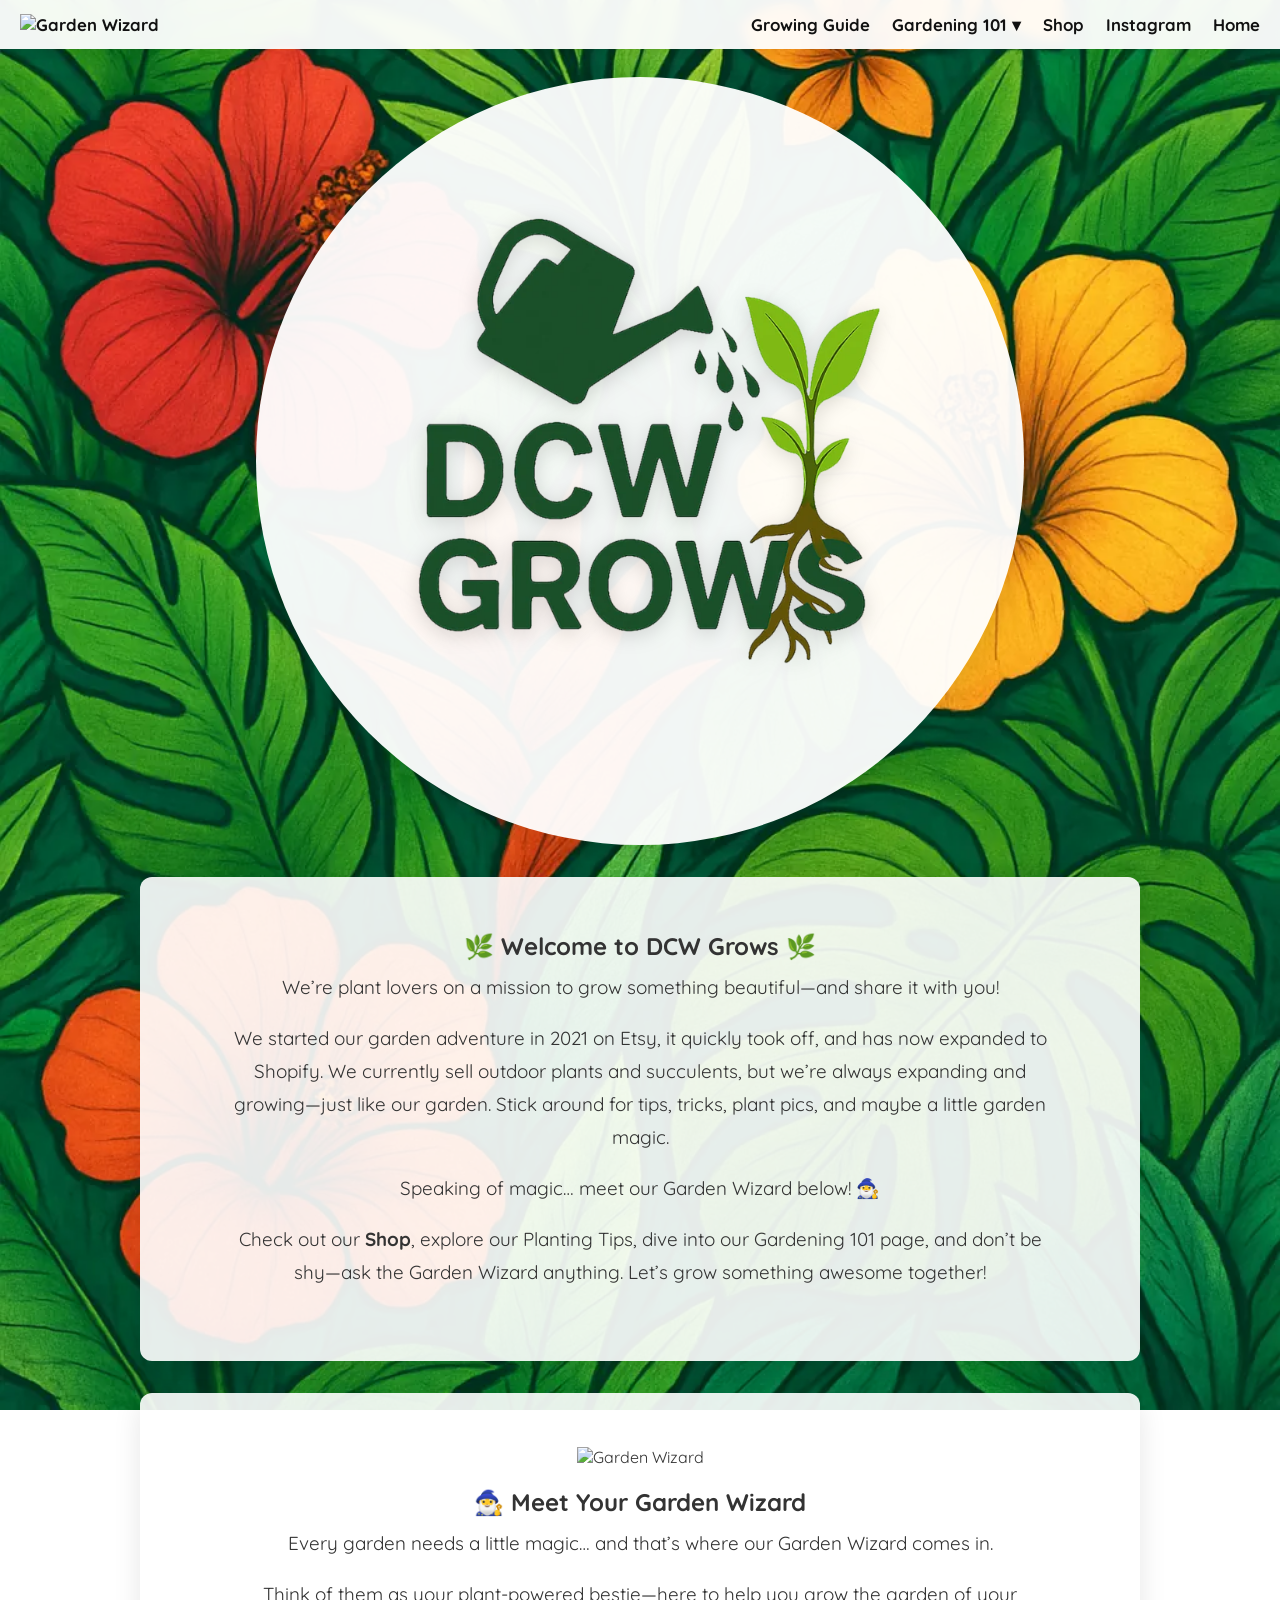
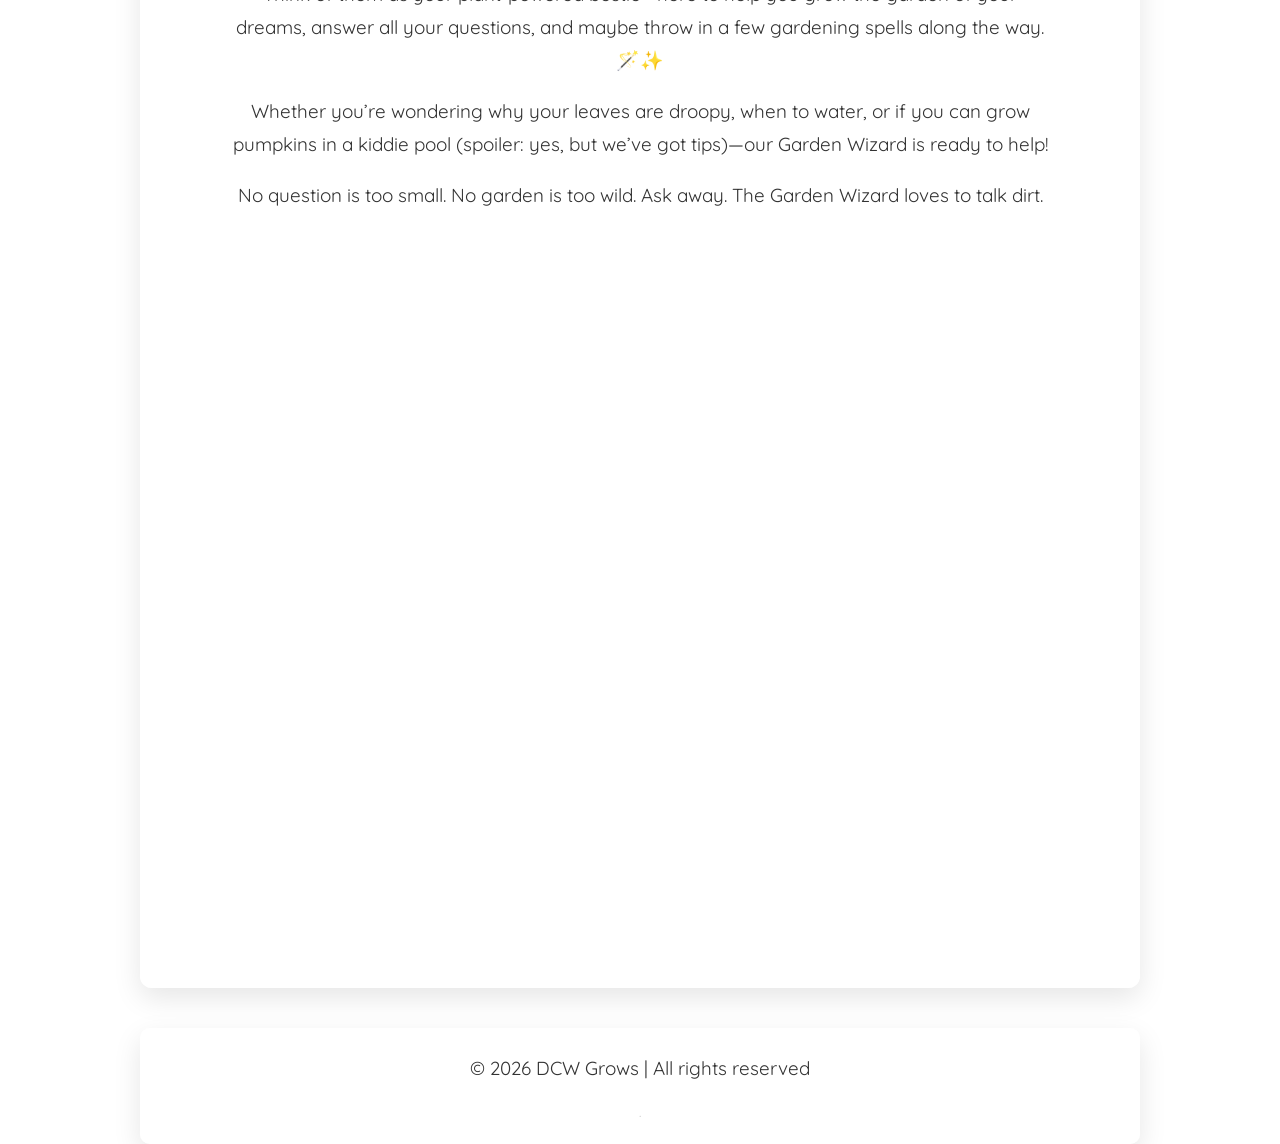
==== index.html @ 0b922a9a "Add files via upload" ====
<!DOCTYPE html>
<!DOCTYPE html>

<html lang="en">
<head>
<meta charset="utf-8"/>
<meta content="width=device-width, initial-scale=1.0" name="viewport"/>
<title>DCW Grows | Plants, Growing Guides &amp; Garden Help</title>
<!-- Google tag (gtag.js) -->
<script async="" src="https://www.googletagmanager.com/gtag/js?id=G-GFB1YDW450"></script>
<script>
    window.dataLayer = window.dataLayer || [];
    function gtag(){dataLayer.push(arguments);} 
    gtag('js', new Date());
    gtag('config', 'G-GFB1YDW450');
  </script>
<!-- Favicon -->
<link href="favicon.png" rel="icon" type="image/png"/>
<link href="favicon.png" rel="apple-touch-icon"/>
<!-- Open Graph -->
<meta content="DCW Grows | Plants, Growing Guides &amp; Garden Help" property="og:title"/>
<meta content="Shop healthy plants and explore practical growing guides, planting tips, and friendly garden help from DCW Grows in Southern California." property="og:description"/>
<meta content="https://www.dcwgrows.com/Socialmobileshare.jpg" property="og:image"/>
<meta content="https://www.dcwgrows.com/" property="og:url"/>
<meta content="website" property="og:type"/>
<!-- Twitter Card -->
<meta content="summary_large_image" name="twitter:card"/>
<meta content="DCW Grows | Plants, Growing Guides &amp; Garden Help" name="twitter:title"/>
<meta content="Shop healthy plants and explore practical growing guides, planting tips, and friendly garden help from DCW Grows in Southern California." name="twitter:description"/>
<meta content="https://www.dcwgrows.com/Socialmobileshare.jpg" name="twitter:image"/>
<link href="https://fonts.googleapis.com/css2?family=Quicksand:wght@400;700&amp;display=swap" rel="stylesheet"/>
<style>
    :root{
      --ink:#333333;
      --ink-strong:#111;
      --accent:#6B8E23; /* olive */
      --card:rgba(255,255,255,.95);
      --panel:rgba(255,255,255,.90);
      --radius:12px;
      --shadow:0 10px 28px rgba(0,0,0,.10);
    }

    *{box-sizing:border-box}
    html,body{height:100%}
    body{
      font-family:'Quicksand',sans-serif; margin:0; padding:0; min-height:100vh;
      background:url('tropical-background.webp') no-repeat center center fixed;
      background-size:cover; color:var(--ink);
    }

    /* NAV */
    nav{
      background-color:var(--card);
      padding:14px 20px; /* tightened header */
      display:flex; justify-content:space-between; align-items:center;
      position:sticky; top:0; z-index:10; box-shadow:0 2px 10px rgba(0,0,0,.06);
      backdrop-filter:saturate(1.1) blur(6px);
    }
    .logo img{width:56px; height:auto; cursor:pointer; transition:transform .2s ease}
    .logo img:hover{transform:scale(1.06)}

    .menu{display:flex; gap:22px; align-items:center}
    nav a{color:var(--ink-strong); text-decoration:none; font-size:1.05rem; font-weight:700; transition:color .2s ease}
    nav a:hover{color:var(--accent)}

    .menu-toggle{display:none; font-size:1.9rem; cursor:pointer; user-select:none}

    /* Dropdown */
    .dropdown{position:relative}
    .dropdown-content{
      display:none; position:absolute; right:0; top:calc(100% + 10px);
      background:var(--card); min-width:220px; box-shadow:var(--shadow); border-radius:10px; padding:8px; z-index:20;
    }
    .dropdown-content a{display:block; padding:10px 12px; font-weight:600}
    .dropdown:hover .dropdown-content{display:block}

    @media (max-width: 768px){
      .menu{display:none; flex-direction:column; position:absolute; top:70px; right:16px; background:var(--card); padding:14px 18px; border-radius:12px; text-align:left; width:min(88vw, 320px); box-shadow:var(--shadow)}
      .menu.active{display:flex}
      .menu-toggle{display:block}
      .dropdown:hover .dropdown-content{display:none}
      .dropdown-content{position:static; display:none; box-shadow:none; padding:0; background:transparent}
      .dropdown.active .dropdown-content{display:flex; flex-direction:column}
    }

    /* Sections */
    section{
      background-color:var(--panel); padding:54px 18px; max-width:1000px; margin:32px auto; border-radius:var(--radius); text-align:center; box-shadow:var(--shadow);
    }
    h1,h2{text-align:center; margin:0 0 10px}
    p{font-size:1.18rem; line-height:1.75; max-width:820px; margin:0 auto 18px}

    .logo-container{display:flex; justify-content:center; align-items:center; margin-top:28px}
    .logo-circle{background:var(--card); border-radius:50%; padding:34px; display:flex; justify-content:center; align-items:center; animation:shimmer 4s infinite linear; box-shadow:var(--shadow)}
    .logo-circle img{width:100%; max-width:700px; height:auto; object-fit:contain; filter:drop-shadow(0 4px 10px rgba(0,0,0,.15))}

    @keyframes shimmer{0%{opacity:1} 50%{opacity:.88} 100%{opacity:1}}

    footer{background:var(--panel); text-align:center; padding:24px 18px; border-radius:10px; max-width:1000px; margin:40px auto 20px; box-shadow:var(--shadow)}

    /* Wizard fade-in */
    .wizard-container{opacity:0; transform:translateY(24px); transition:opacity .9s ease, transform .9s ease}
    .wizard-container.visible{opacity:1; transform:translateY(0)}

    @media (max-width:768px){
      section{padding:32px 14px}
      p{font-size:1.05rem}
      .logo-circle{padding:24px}
    }
  </style>
<meta content="Shop healthy plants and explore practical growing guides, planting tips, and friendly garden help from DCW Grows in Southern California." name="description"/><link href="https://www.dcwgrows.com/" rel="canonical"/><meta content="index, follow, max-image-preview:large" name="robots"/><script type="application/ld+json">[{"@context": "https://schema.org", "@type": "Organization", "name": "DCW Grows", "url": "https://www.dcwgrows.com/", "logo": "https://www.dcwgrows.com/DCWGrowsLOGO.webp", "sameAs": ["https://www.instagram.com/dcwgrows"]}, {"@context": "https://schema.org", "@type": "WebSite", "name": "DCW Grows", "url": "https://www.dcwgrows.com/"}]</script></head>
<body>
<!-- Header -->
<header>
<nav>
<a aria-label="DCW Grows Home" class="logo" href="index.html">
<img alt="Garden Wizard" decoding="async" src="GardenWizard.png"/>
</a>
<div aria-expanded="false" aria-label="Toggle menu" class="menu-toggle" id="menuToggle">☰</div>
<div class="menu" id="menu">
<a href="growingguide.html">Growing Guide</a>
<div class="dropdown" id="dropdown">
<a href="#" id="gardeningLink">Gardening 101 ▾</a>
<div class="dropdown-content" id="submenu">
<a href="gardening101.html#ourgardenstory">Our Garden Story</a>
<a href="gardening101.html#howwegrow">How We Grow</a>
<a href="gardening101.html#whynomiraclegro">Why No Miracle-Gro</a>
<a href="gardening101.html#ourgoal">Our Goal</a>
</div>
</div>
<!-- NEW: internal shop page -->
<a aria-label="Shop" href="shop.html">Shop</a>
<a href="https://www.instagram.com/dcwgrows" rel="noopener" target="_blank">Instagram</a>
<a href="index.html">Home</a>
</div>
</nav>
</header>
<!-- Logo Section -->
<div class="logo-container">
<div class="logo-circle">
<img alt="DCW Grows Logo" decoding="async" loading="lazy" src="DCWGrowsLOGO.webp"/>
</div>
</div>
<!-- Welcome Section -->
<section>
<h1>🌿 Welcome to DCW Grows 🌿</h1>
<p>We’re plant lovers on a mission to grow something beautiful—and share it with you!</p>
<p>We started our garden adventure in 2021 on Etsy, it quickly took off, and has now expanded to Shopify. We currently sell outdoor plants and succulents, but we’re always expanding and growing—just like our garden. Stick around for tips, tricks, plant pics, and maybe a little garden magic.</p>
<p>Speaking of magic… meet our Garden Wizard below! 🧙‍♂️</p>
<p>Check out our <strong>Shop</strong>, explore our Planting Tips, dive into our Gardening 101 page, and don’t be shy—ask the Garden Wizard anything. Let’s grow something awesome together!</p>
</section>
<!-- Garden Wizard Section -->
<section id="wizard-section">
<div class="wizard-container" id="wizard-container">
<img alt="Garden Wizard" decoding="async" src="GardenWizard.png" style="width:150px; margin-bottom:20px"/>
<h2>🧙‍♂️ Meet Your Garden Wizard</h2>
</div>
<p>Every garden needs a little magic… and that’s where our Garden Wizard comes in.</p>
<p>Think of them as your plant-powered bestie—here to help you grow the garden of your dreams, answer all your questions, and maybe throw in a few gardening spells along the way. 🪄✨</p>
<p>Whether you’re wondering why your leaves are droopy, when to water, or if you can grow pumpkins in a kiddie pool (spoiler: yes, but we’ve got tips)—our Garden Wizard is ready to help!</p>
<p>No question is too small. No garden is too wild. Ask away. The Garden Wizard loves to talk dirt.</p>
<!-- Chatbase iFrame -->
<iframe allow="clipboard-write" frameborder="0" loading="lazy" src="https://www.chatbase.co/chatbot-iframe/HVeDDdY99TWxWlJj6YXUA" style="height:100%; min-height:700px" title="Ask the DCW Grows Garden Wizard" width="100%"></iframe>
</section>
<!-- Footer -->
<!-- Footer -->
<footer>
<p>© 2026 DCW Grows | All rights reserved</p>
<div style="font-size:0.8rem; opacity:0.3; margin-top:8px;">
<a href="seo.html" style="color:#333; text-decoration:none;">.</a>
</div>
</footer>
<script>
    // Mobile menu toggle
    const menuToggle = document.getElementById('menuToggle');
    const menu = document.getElementById('menu');
    menuToggle.addEventListener('click', () => {
      const isOpen = menu.classList.toggle('active');
      menuToggle.setAttribute('aria-expanded', String(isOpen));
    });

    // Mobile dropdown toggle
    const dropdown = document.getElementById('dropdown');
    const gardeningLink = document.getElementById('gardeningLink');
    const submenu = document.getElementById('submenu');

    gardeningLink.addEventListener('click', (e) => {
      // Only intercept on mobile where dropdown acts as accordion
      if (window.matchMedia('(max-width: 768px)').matches) {
        e.preventDefault();
        dropdown.classList.toggle('active');
      }
    });

    // Garden Wizard Animation
    window.addEventListener('scroll', function(){
      const wizard = document.getElementById('wizard-container');
      const rect = wizard.getBoundingClientRect();
      if(rect.top < window.innerHeight - 100){ wizard.classList.add('visible'); }
    });
  </script>
</body>
</html>
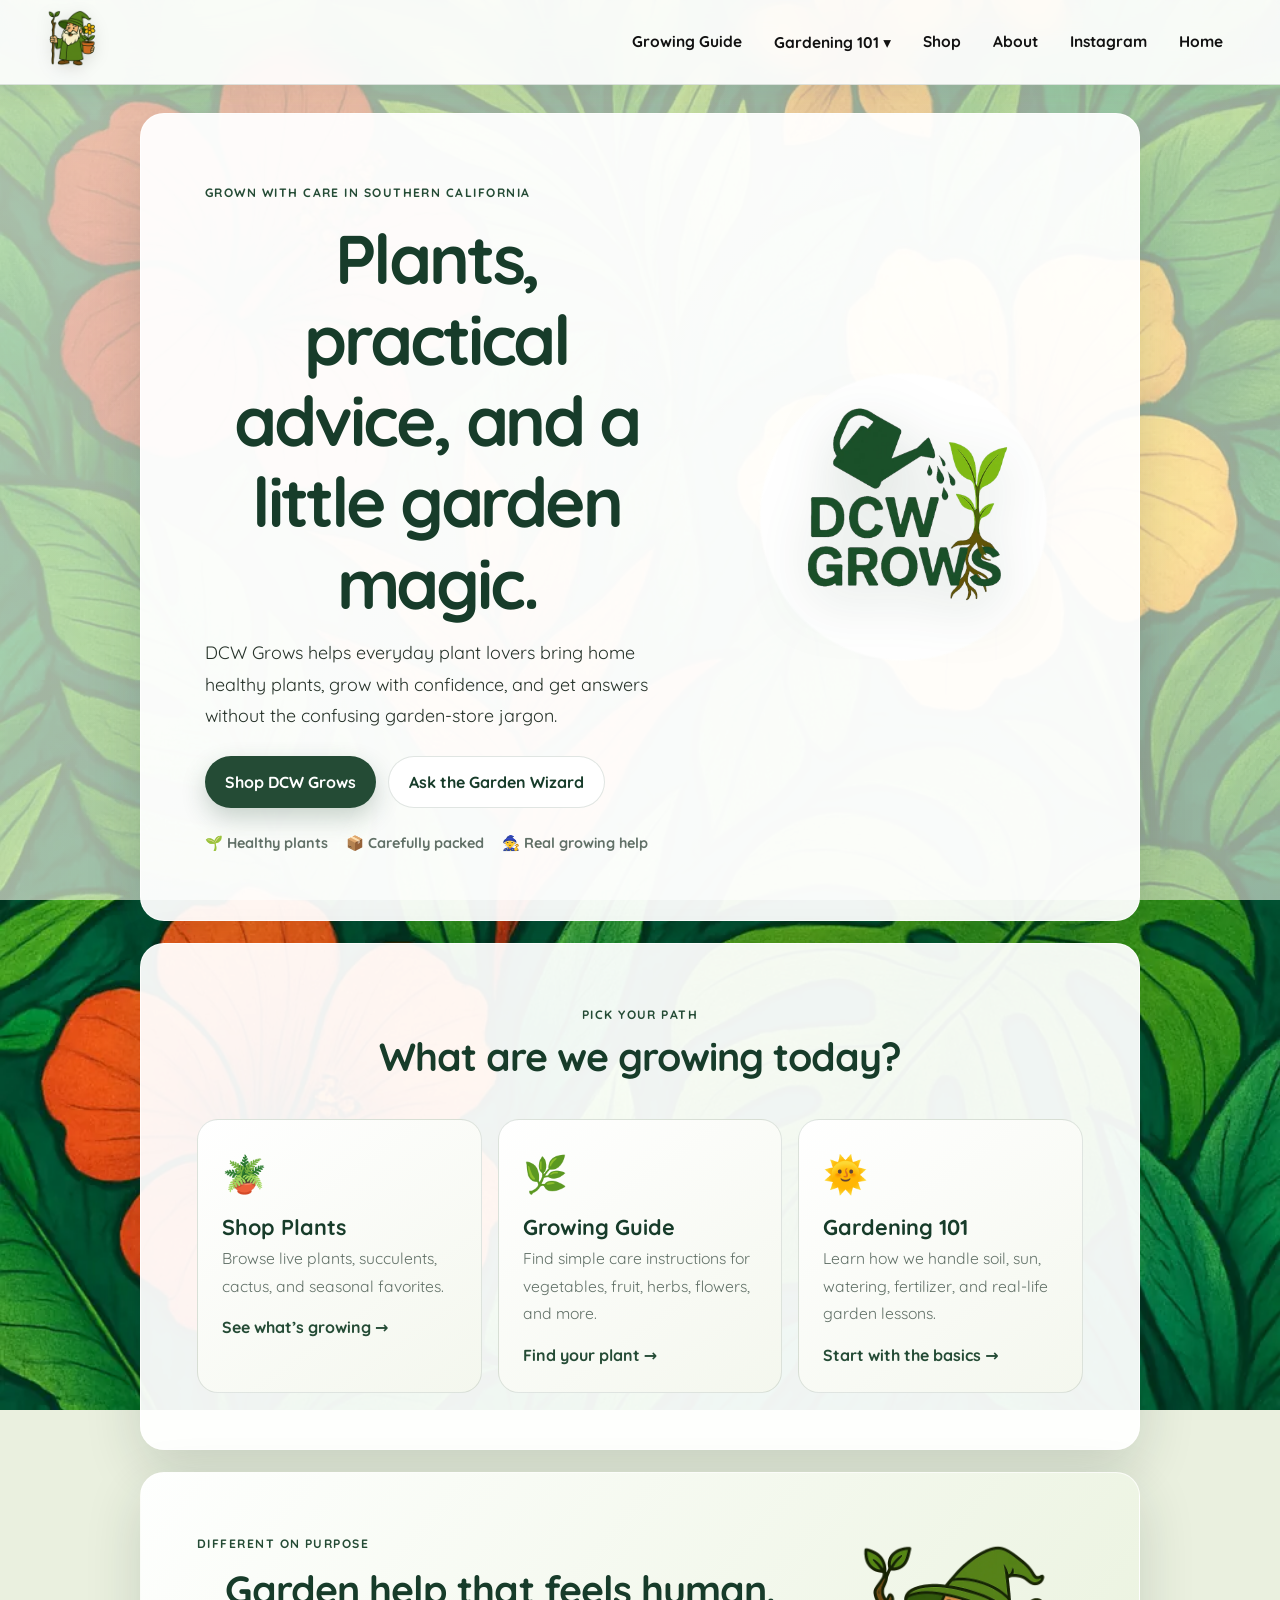
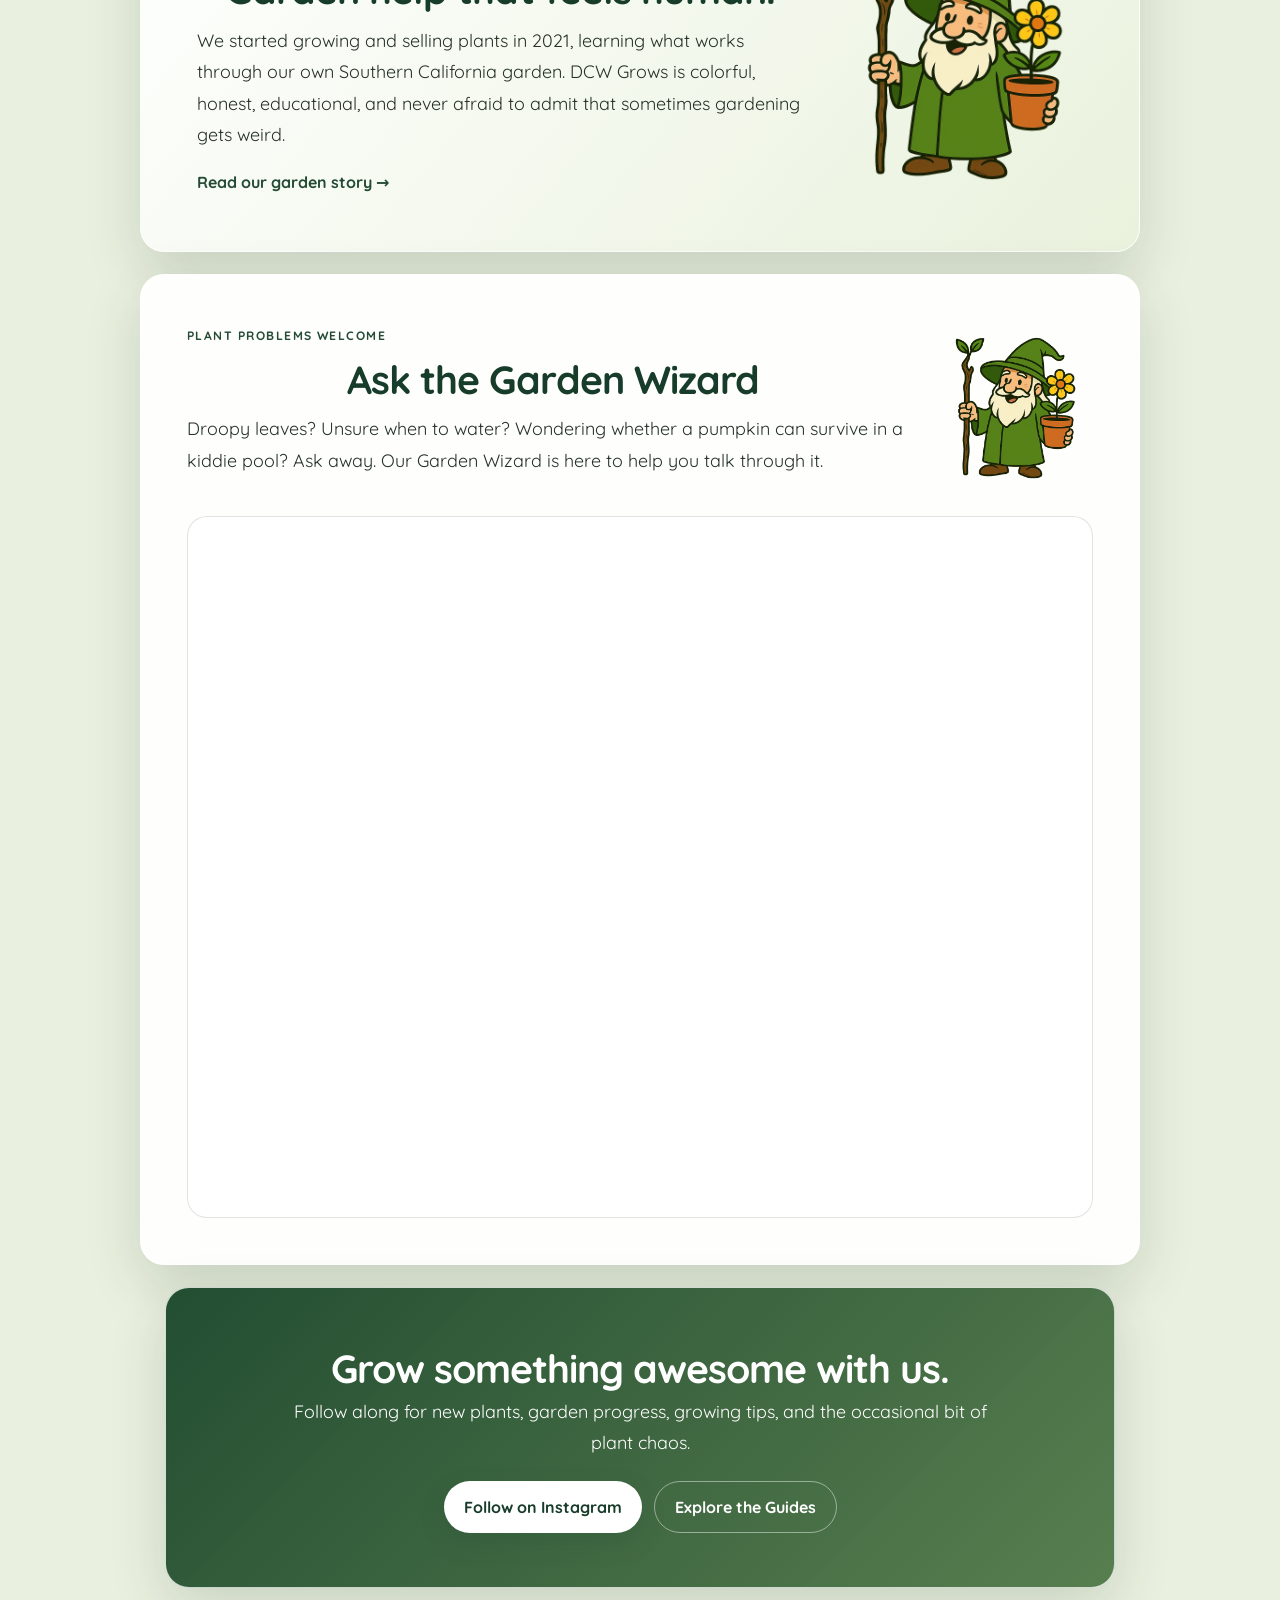
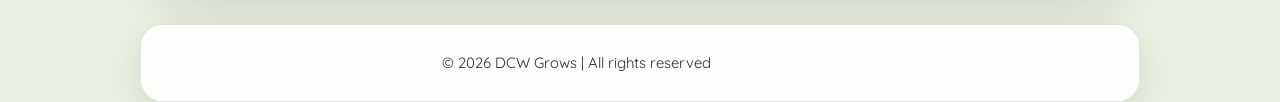
==== commit 8b089c84: "Add files via upload" ====
--- a/index.html
+++ b/index.html
@@ -1,4 +1,10 @@
 <!DOCTYPE html>
+<!DOCTYPE html>
+
+<!DOCTYPE html>
+
+<!DOCTYPE html>
+
 <!DOCTYPE html>
 
 <html lang="en">
@@ -108,15 +114,20 @@
       .logo-circle{padding:24px}
     }
   </style>
-<meta content="Shop healthy plants and explore practical growing guides, planting tips, and friendly garden help from DCW Grows in Southern California." name="description"/><link href="https://www.dcwgrows.com/" rel="canonical"/><meta content="index, follow, max-image-preview:large" name="robots"/><script type="application/ld+json">[{"@context": "https://schema.org", "@type": "Organization", "name": "DCW Grows", "url": "https://www.dcwgrows.com/", "logo": "https://www.dcwgrows.com/DCWGrowsLOGO.webp", "sameAs": ["https://www.instagram.com/dcwgrows"]}, {"@context": "https://schema.org", "@type": "WebSite", "name": "DCW Grows", "url": "https://www.dcwgrows.com/"}]</script></head>
-<body>
-<!-- Header -->
-<header>
+<meta content="Shop healthy plants and explore practical growing guides, planting tips, and friendly garden help from DCW Grows in Southern California." name="description"/><link href="https://www.dcwgrows.com/" rel="canonical"/><meta content="index, follow, max-image-preview:large" name="robots"/><script type="application/ld+json">[{"@context": "https://schema.org", "@type": "Organization", "name": "DCW Grows", "url": "https://www.dcwgrows.com/", "logo": "https://www.dcwgrows.com/DCWGrowsLOGO.webp", "sameAs": ["https://www.instagram.com/dcwgrows"]}, {"@context": "https://schema.org", "@type": "WebSite", "name": "DCW Grows", "url": "https://www.dcwgrows.com/"}]</script><link href="site.css" rel="stylesheet"/><link as="image" href="tropical-background.webp" rel="preload"/><style>
+.home-hero{width:min(1180px,calc(100% - 28px));margin:28px auto 22px;padding:clamp(26px,5vw,64px);display:grid;grid-template-columns:1.15fr .85fr;align-items:center;gap:clamp(20px,5vw,70px);text-align:left;overflow:hidden}.home-hero h1{margin:.2em 0}.home-hero p{max-width:680px;margin:0 0 24px}.home-hero .btn-row{justify-content:flex-start}.eyebrow,.section-kicker{display:inline-block;color:var(--forest);font-weight:900;text-transform:uppercase;letter-spacing:.12em;font-size:.76rem}.hero-mark{background:radial-gradient(circle,#fff 0 58%,transparent 59%);padding:20px}.hero-mark img{filter:drop-shadow(0 16px 30px rgba(31,72,46,.2))}.trust-row{display:flex;flex-wrap:wrap;gap:10px 18px;margin-top:24px;font-size:.9rem;font-weight:800;color:var(--muted)}
+.path-section{width:min(1180px,calc(100% - 28px));margin:22px auto;padding:clamp(30px,5vw,56px);text-align:center}.path-section h2{margin:.2em 0 1em}.path-grid{display:grid;grid-template-columns:repeat(3,1fr);gap:16px}.path-card{display:block;text-align:left;padding:24px;border-radius:21px;background:linear-gradient(145deg,#fff,#f4f7ee);border:1px solid var(--line);text-decoration:none;transition:.22s ease}.path-card:hover{transform:translateY(-5px);box-shadow:0 15px 35px rgba(30,66,42,.14)}.path-card>span{font-size:2.25rem}.path-card h3{margin:10px 0 6px;font-size:1.35rem}.path-card p{font-size:.98rem;color:var(--muted);margin:0 0 14px}.path-card b{color:var(--forest)}
+.story-strip{width:min(1180px,calc(100% - 28px));margin:22px auto;padding:clamp(28px,5vw,56px);display:grid;grid-template-columns:1fr 240px;align-items:center;gap:40px;text-align:left;background:linear-gradient(130deg,rgba(255,255,255,.95),rgba(233,241,220,.95))}.story-strip h2{margin:.3em 0}.story-strip p{max-width:760px}.story-strip img{max-height:250px;margin:auto}.text-link{font-weight:900;color:var(--forest);text-decoration:none}
+.wizard-panel{width:min(1180px,calc(100% - 28px));margin:22px auto;padding:clamp(22px,4vw,46px);text-align:left}.wizard-intro{display:grid;grid-template-columns:1fr 150px;align-items:center;gap:24px}.wizard-intro h2{margin:.25em 0}.wizard-intro p{max-width:820px}.wizard-intro img{max-height:145px}.wizard-frame{margin-top:22px;overflow:hidden;border:1px solid var(--line);border-radius:20px;background:#fff}.wizard-frame iframe{display:block;min-height:700px;border:0}
+.final-cta{width:min(950px,calc(100% - 28px));margin:22px auto 36px;padding:clamp(30px,5vw,54px);text-align:center;background:linear-gradient(135deg,rgba(28,72,44,.97),rgba(81,121,73,.96));color:#fff}.final-cta h2{color:#fff;margin:.1em 0}.final-cta p{max-width:700px;margin:0 auto 22px}.final-cta .btn-primary{background:#fff;color:var(--forest2)}.final-cta .btn-secondary{color:#fff;background:transparent;border-color:rgba(255,255,255,.45)}
+@media(max-width:800px){.home-hero{grid-template-columns:1fr;text-align:center}.home-hero .btn-row{justify-content:center}.hero-mark{order:-1;max-width:270px;margin:auto}.path-grid{grid-template-columns:1fr}.story-strip{grid-template-columns:1fr;text-align:center}.story-strip img{order:-1;max-height:175px}.wizard-intro{grid-template-columns:1fr;text-align:center}.wizard-intro img{order:-1;margin:auto}.trust-row{justify-content:center}.wizard-frame iframe{min-height:660px}}
+</style></head>
+<body><a class="skip-link" href="#main-content">Skip to content</a><header>
 <nav>
 <a aria-label="DCW Grows Home" class="logo" href="index.html">
-<img alt="Garden Wizard" decoding="async" src="GardenWizard.png"/>
+<img alt="Garden Wizard" decoding="async" src="GardenWizard.webp"/>
 </a>
-<div aria-expanded="false" aria-label="Toggle menu" class="menu-toggle" id="menuToggle">☰</div>
+<button aria-expanded="false" aria-label="Toggle menu" class="menu-toggle" id="menuToggle" type="button">☰</button>
 <div class="menu" id="menu">
 <a href="growingguide.html">Growing Guide</a>
 <div class="dropdown" id="dropdown">
@@ -130,74 +141,39 @@
 </div>
 <!-- NEW: internal shop page -->
 <a aria-label="Shop" href="shop.html">Shop</a>
-<a href="https://www.instagram.com/dcwgrows" rel="noopener" target="_blank">Instagram</a>
+<a href="seo.html">About</a><a href="https://www.instagram.com/dcwgrows" rel="noopener" target="_blank">Instagram</a>
 <a href="index.html">Home</a>
 </div>
 </nav>
-</header>
-<!-- Logo Section -->
-<div class="logo-container">
-<div class="logo-circle">
-<img alt="DCW Grows Logo" decoding="async" loading="lazy" src="DCWGrowsLOGO.webp"/>
+</header><main id="main-content">
+<section class="home-hero">
+<div class="hero-copy">
+<span class="eyebrow">Grown with care in Southern California</span>
+<h1>Plants, practical advice, and a little garden magic.</h1>
+<p>DCW Grows helps everyday plant lovers bring home healthy plants, grow with confidence, and get answers without the confusing garden-store jargon.</p>
+<div class="btn-row"><a class="btn btn-primary" href="shop.html">Shop DCW Grows</a><a class="btn btn-secondary" href="#garden-wizard">Ask the Garden Wizard</a></div>
+<div class="trust-row"><span>🌱 Healthy plants</span><span>📦 Carefully packed</span><span>🧙 Real growing help</span></div>
 </div>
+<div class="hero-mark"><img alt="DCW Grows tropical plant shop logo" decoding="async" fetchpriority="high" src="DCWGrowsLOGO.webp"/></div>
+</section>
+<section aria-labelledby="start-heading" class="path-section">
+<div class="section-kicker">Pick your path</div><h2 id="start-heading">What are we growing today?</h2>
+<div class="path-grid">
+<a class="path-card" href="shop.html"><span>🪴</span><h3>Shop Plants</h3><p>Browse live plants, succulents, cactus, and seasonal favorites.</p><b>See what’s growing →</b></a>
+<a class="path-card" href="growingguide.html"><span>🌿</span><h3>Growing Guide</h3><p>Find simple care instructions for vegetables, fruit, herbs, flowers, and more.</p><b>Find your plant →</b></a>
+<a class="path-card" href="gardening101.html"><span>🌞</span><h3>Gardening 101</h3><p>Learn how we handle soil, sun, watering, fertilizer, and real-life garden lessons.</p><b>Start with the basics →</b></a>
 </div>
-<!-- Welcome Section -->
-<section>
-<h1>🌿 Welcome to DCW Grows 🌿</h1>
-<p>We’re plant lovers on a mission to grow something beautiful—and share it with you!</p>
-<p>We started our garden adventure in 2021 on Etsy, it quickly took off, and has now expanded to Shopify. We currently sell outdoor plants and succulents, but we’re always expanding and growing—just like our garden. Stick around for tips, tricks, plant pics, and maybe a little garden magic.</p>
-<p>Speaking of magic… meet our Garden Wizard below! 🧙‍♂️</p>
-<p>Check out our <strong>Shop</strong>, explore our Planting Tips, dive into our Gardening 101 page, and don’t be shy—ask the Garden Wizard anything. Let’s grow something awesome together!</p>
 </section>
-<!-- Garden Wizard Section -->
-<section id="wizard-section">
-<div class="wizard-container" id="wizard-container">
-<img alt="Garden Wizard" decoding="async" src="GardenWizard.png" style="width:150px; margin-bottom:20px"/>
-<h2>🧙‍♂️ Meet Your Garden Wizard</h2>
-</div>
-<p>Every garden needs a little magic… and that’s where our Garden Wizard comes in.</p>
-<p>Think of them as your plant-powered bestie—here to help you grow the garden of your dreams, answer all your questions, and maybe throw in a few gardening spells along the way. 🪄✨</p>
-<p>Whether you’re wondering why your leaves are droopy, when to water, or if you can grow pumpkins in a kiddie pool (spoiler: yes, but we’ve got tips)—our Garden Wizard is ready to help!</p>
-<p>No question is too small. No garden is too wild. Ask away. The Garden Wizard loves to talk dirt.</p>
-<!-- Chatbase iFrame -->
-<iframe allow="clipboard-write" frameborder="0" loading="lazy" src="https://www.chatbase.co/chatbot-iframe/HVeDDdY99TWxWlJj6YXUA" style="height:100%; min-height:700px" title="Ask the DCW Grows Garden Wizard" width="100%"></iframe>
+<section class="story-strip">
+<div><span class="eyebrow">Different on purpose</span><h2>Garden help that feels human.</h2><p>We started growing and selling plants in 2021, learning what works through our own Southern California garden. DCW Grows is colorful, honest, educational, and never afraid to admit that sometimes gardening gets weird.</p><a class="text-link" href="gardening101.html#ourgardenstory">Read our garden story →</a></div>
+<img alt="DCW Grows Garden Wizard character" decoding="async" loading="lazy" src="GardenWizard.webp"/>
 </section>
-<!-- Footer -->
-<!-- Footer -->
-<footer>
+<section class="wizard-panel" id="garden-wizard">
+<div class="wizard-intro"><div><span class="eyebrow">Plant problems welcome</span><h2>Ask the Garden Wizard</h2><p>Droopy leaves? Unsure when to water? Wondering whether a pumpkin can survive in a kiddie pool? Ask away. Our Garden Wizard is here to help you talk through it.</p></div><img alt="Garden Wizard ready to answer plant questions" decoding="async" loading="lazy" src="GardenWizard.webp"/></div>
+<div class="wizard-frame"><iframe allow="clipboard-write" frameborder="0" loading="lazy" src="https://www.chatbase.co/chatbot-iframe/HVeDDdY99TWxWlJj6YXUA" style="height:100%; min-height:700px" title="Ask the DCW Grows Garden Wizard" width="100%"></iframe></div>
+</section>
+<section class="final-cta"><h2>Grow something awesome with us.</h2><p>Follow along for new plants, garden progress, growing tips, and the occasional bit of plant chaos.</p><div class="btn-row"><a class="btn btn-primary" href="https://www.instagram.com/dcwgrows" rel="noopener" target="_blank">Follow on Instagram</a><a class="btn btn-secondary" href="growingguide.html">Explore the Guides</a></div></section>
+</main><footer>
 <p>© 2026 DCW Grows | All rights reserved</p>
-<div style="font-size:0.8rem; opacity:0.3; margin-top:8px;">
-<a href="seo.html" style="color:#333; text-decoration:none;">.</a>
-</div>
-</footer>
-<script>
-    // Mobile menu toggle
-    const menuToggle = document.getElementById('menuToggle');
-    const menu = document.getElementById('menu');
-    menuToggle.addEventListener('click', () => {
-      const isOpen = menu.classList.toggle('active');
-      menuToggle.setAttribute('aria-expanded', String(isOpen));
-    });
-
-    // Mobile dropdown toggle
-    const dropdown = document.getElementById('dropdown');
-    const gardeningLink = document.getElementById('gardeningLink');
-    const submenu = document.getElementById('submenu');
-
-    gardeningLink.addEventListener('click', (e) => {
-      // Only intercept on mobile where dropdown acts as accordion
-      if (window.matchMedia('(max-width: 768px)').matches) {
-        e.preventDefault();
-        dropdown.classList.toggle('active');
-      }
-    });
-
-    // Garden Wizard Animation
-    window.addEventListener('scroll', function(){
-      const wizard = document.getElementById('wizard-container');
-      const rect = wizard.getBoundingClientRect();
-      if(rect.top < window.innerHeight - 100){ wizard.classList.add('visible'); }
-    });
-  </script>
-</body>
+</footer><script defer="" src="site.js"></script></body>
 </html>
--- a/site.css
+++ b/site.css
@@ -0,0 +1,16 @@
+
+:root{--forest:#244b35;--forest2:#173c2a;--leaf:#6f9e57;--lime:#b8d27f;--cream:#f7f3e8;--paper:rgba(255,255,255,.94);--ink:#263229;--muted:#617067;--gold:#d7a44a;--line:rgba(36,75,53,.14);--shadow:0 18px 55px rgba(22,52,36,.16);--radius:24px}
+*{box-sizing:border-box}html{scroll-behavior:smooth}body{margin:0;color:var(--ink);font-family:'Quicksand',system-ui,sans-serif;background:#eaf0df url('tropical-background.webp') center/cover fixed no-repeat;line-height:1.65}body:before{content:'';position:fixed;inset:0;z-index:-1;background:linear-gradient(135deg,rgba(235,242,221,.72),rgba(255,250,238,.58))}
+a{color:inherit}img{max-width:100%;height:auto}.skip-link{position:absolute;left:-999px;top:8px;background:#fff;padding:10px 14px;z-index:100}.skip-link:focus{left:8px}
+nav,.dcw-nav{position:sticky;top:0;z-index:1000;display:flex;align-items:center;justify-content:space-between;padding:10px clamp(14px,4vw,44px);background:rgba(255,255,255,.91);border-bottom:1px solid var(--line);box-shadow:0 8px 25px rgba(20,50,33,.08);backdrop-filter:blur(16px)}
+.logo img,.dcw-logo img{width:56px;filter:drop-shadow(0 4px 8px rgba(0,0,0,.12))}.menu,.dcw-menu{display:flex;align-items:center;gap:6px}.menu>a,.menu .dropdown>a,.dcw-menu>a,.dcw-dropdown>a{padding:10px 13px;border-radius:999px;font-weight:700;text-decoration:none;font-size:.97rem}.menu>a:hover,.menu .dropdown>a:hover,.dcw-menu>a:hover,.dcw-dropdown>a:hover,.menu a[aria-current=page],.dcw-menu a[aria-current=page]{background:#e9f0df;color:var(--forest2)}
+.menu-toggle,.dcw-menu-toggle{display:none;border:0;background:#edf3e6;color:var(--forest2);width:44px;height:44px;border-radius:14px;font-size:1.45rem;cursor:pointer}.dropdown,.dcw-dropdown{position:relative}.dropdown-content,.dcw-dropdown-content{display:none;position:absolute;top:calc(100% + 8px);right:0;min-width:235px;padding:8px;background:#fff;border:1px solid var(--line);border-radius:18px;box-shadow:var(--shadow)}.dropdown:hover .dropdown-content,.dropdown.open .dropdown-content,.dcw-dropdown:hover .dcw-dropdown-content,.dcw-dropdown.open .dcw-dropdown-content{display:block}.dropdown-content a,.dcw-dropdown-content a{display:block;padding:10px 12px;text-decoration:none;border-radius:10px;font-weight:650}.dropdown-content a:hover,.dcw-dropdown-content a:hover{background:#edf3e6}
+main{display:block}.site-shell{width:min(1180px,calc(100% - 28px));margin:auto}.glass-card,section,.section-header,.plant-section,.wrap .hero,.wrap .store{border:1px solid rgba(255,255,255,.75);background:var(--paper);border-radius:var(--radius);box-shadow:var(--shadow)}
+h1,h2,h3{color:var(--forest2);line-height:1.18}h1{font-size:clamp(2.15rem,6vw,4.3rem);letter-spacing:-.045em}h2{font-size:clamp(1.55rem,3.5vw,2.45rem);letter-spacing:-.025em}p{font-size:clamp(1rem,1.5vw,1.12rem)}
+.btn-row{display:flex;flex-wrap:wrap;gap:12px;justify-content:center}.btn{display:inline-flex;align-items:center;justify-content:center;gap:8px;min-height:48px;padding:12px 20px;border-radius:999px;text-decoration:none;font-weight:800;transition:.2s ease}.btn-primary{background:var(--forest);color:#fff;box-shadow:0 10px 24px rgba(36,75,53,.24)}.btn-primary:hover{transform:translateY(-2px);background:var(--forest2)}.btn-secondary{background:#fff;color:var(--forest2);border:1px solid var(--line)}.btn-secondary:hover{transform:translateY(-2px);background:#eff4e8}
+.dcw-footer,footer{width:min(1180px,calc(100% - 28px));margin:34px auto 18px;padding:25px;text-align:center;background:rgba(255,255,255,.88);border:1px solid var(--line);border-radius:22px;box-shadow:0 14px 35px rgba(22,52,36,.1)}footer p{margin:0;font-size:.93rem}
+.section-header{width:min(1100px,calc(100% - 28px));margin:34px auto 22px;padding:clamp(28px,5vw,54px);text-align:center}.section-header h1{margin:.15em 0}.section-header p{max-width:760px;margin:8px auto}.plant-section{width:min(1140px,calc(100% - 28px));margin:0 auto 35px;padding:clamp(18px,4vw,38px)}
+.plant-grid{display:grid!important;grid-template-columns:repeat(auto-fit,minmax(130px,1fr));gap:14px!important;margin-top:22px!important}.plant-card{width:auto!important;height:145px!important;margin:0!important;border:1px solid var(--line)!important;border-radius:19px!important;box-shadow:0 8px 20px rgba(20,50,33,.09)!important;cursor:pointer;transition:.2s ease}.plant-card:hover{transform:translateY(-4px)!important;box-shadow:0 15px 30px rgba(20,50,33,.15)!important}.plant-card:focus-visible{outline:3px solid var(--gold);outline-offset:3px}.plant-card span{font-size:2.35rem!important}.plant-card p{font-size:.92rem!important;line-height:1.2!important;padding:0 7px!important}
+.guide-tools{width:min(880px,100%);margin:20px auto 5px;display:flex;gap:10px;justify-content:center;flex-wrap:wrap}.guide-search{width:min(520px,100%);padding:14px 18px;border:2px solid rgba(36,75,53,.18);border-radius:999px;font:inherit;background:#fff}.guide-search:focus{outline:none;border-color:var(--leaf);box-shadow:0 0 0 4px rgba(111,158,87,.16)}.search-status{text-align:center;color:var(--muted);font-weight:700}
+.modal{backdrop-filter:blur(8px)}.modal-content{border-radius:24px!important;border:1px solid var(--line)!important;box-shadow:0 30px 80px rgba(0,0,0,.25)!important}.close{border:0;background:#edf3e6;border-radius:50%;width:38px;height:38px;display:grid;place-items:center}
+@media(max-width:768px){body{background-attachment:scroll}.menu-toggle,.dcw-menu-toggle{display:block}.menu,.dcw-menu{display:none;position:absolute;top:72px;right:14px;left:14px;flex-direction:column;align-items:stretch;padding:13px;background:#fff;border:1px solid var(--line);border-radius:20px;box-shadow:var(--shadow)}.menu.active,.dcw-menu.active{display:flex}.menu>a,.menu .dropdown>a,.dcw-menu>a,.dcw-dropdown>a{display:block;padding:12px 14px}.dropdown-content,.dcw-dropdown-content{position:static;box-shadow:none;border:0;background:#f2f6ec;margin-top:4px}.dropdown:hover .dropdown-content,.dcw-dropdown:hover .dcw-dropdown-content{display:none}.dropdown.active .dropdown-content,.dcw-dropdown.active .dcw-dropdown-content{display:block}.plant-grid{grid-template-columns:repeat(2,minmax(0,1fr))}.plant-card{height:132px!important}.modal-content{width:calc(100% - 20px)!important;margin:3vh auto!important;max-height:94vh!important;overflow:auto!important}}
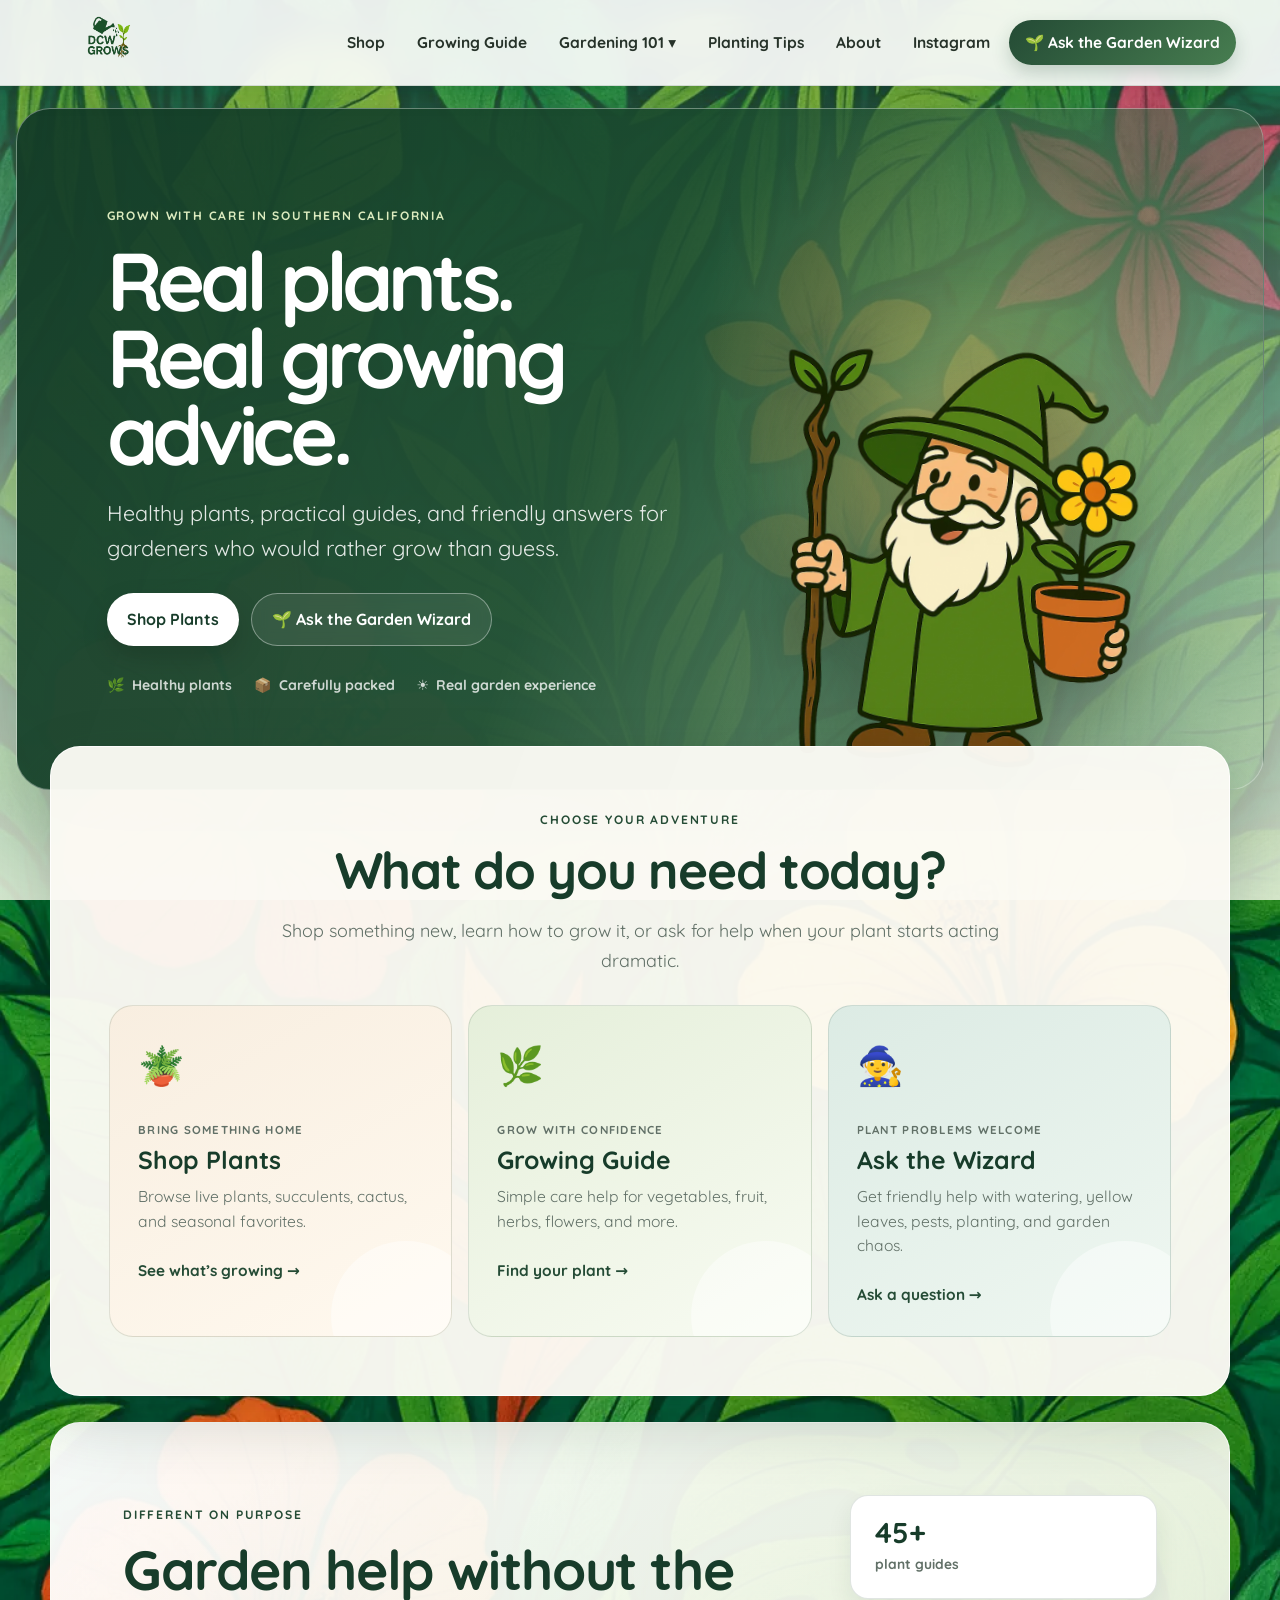
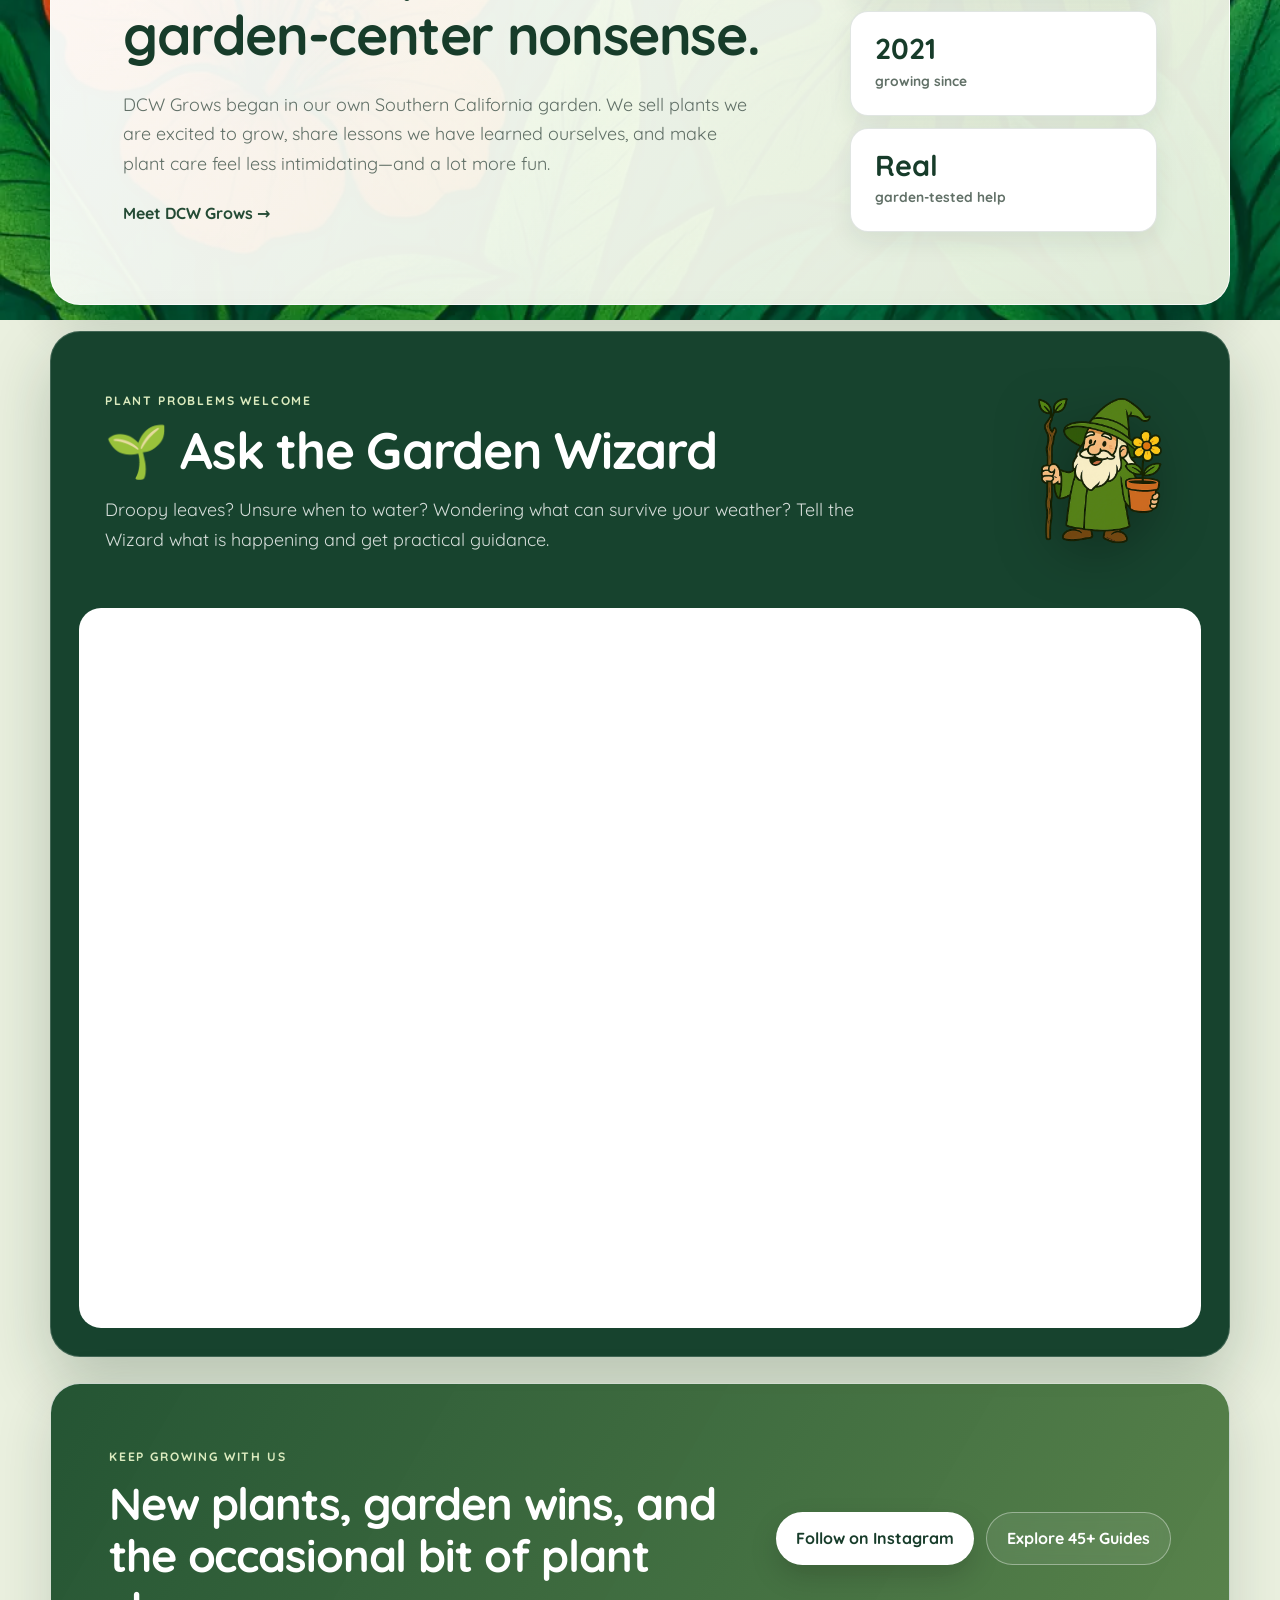
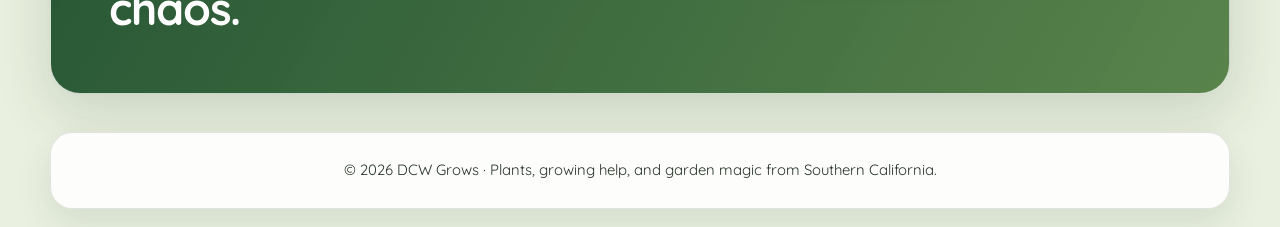
==== commit 42d58d30: "Add files via upload" ====
--- a/index.html
+++ b/index.html
@@ -1,179 +1,141 @@
 <!DOCTYPE html>
-<!DOCTYPE html>
-
-<!DOCTYPE html>
-
-<!DOCTYPE html>
-
-<!DOCTYPE html>
-
 <html lang="en">
 <head>
-<meta charset="utf-8"/>
-<meta content="width=device-width, initial-scale=1.0" name="viewport"/>
-<title>DCW Grows | Plants, Growing Guides &amp; Garden Help</title>
-<!-- Google tag (gtag.js) -->
-<script async="" src="https://www.googletagmanager.com/gtag/js?id=G-GFB1YDW450"></script>
-<script>
-    window.dataLayer = window.dataLayer || [];
-    function gtag(){dataLayer.push(arguments);} 
-    gtag('js', new Date());
-    gtag('config', 'G-GFB1YDW450');
+  <meta charset="utf-8">
+  <meta name="viewport" content="width=device-width, initial-scale=1">
+  <title>DCW Grows | Healthy Plants, Growing Guides & Garden Help</title>
+  <meta name="description" content="Shop healthy plants and get practical growing guides, planting tips, and friendly garden help from DCW Grows in Southern California.">
+  <link rel="canonical" href="https://www.dcwgrows.com/">
+  <meta name="robots" content="index, follow, max-image-preview:large">
+  <link rel="icon" href="favicon.png" type="image/png">
+  <link rel="apple-touch-icon" href="favicon.png">
+  <meta property="og:title" content="DCW Grows | Healthy Plants, Growing Guides & Garden Help">
+  <meta property="og:description" content="Real plants, practical growing advice, and friendly garden help from Southern California.">
+  <meta property="og:image" content="https://www.dcwgrows.com/Socialmobileshare.jpg">
+  <meta property="og:url" content="https://www.dcwgrows.com/">
+  <meta property="og:type" content="website">
+  <meta name="twitter:card" content="summary_large_image">
+  <meta name="twitter:title" content="DCW Grows | Healthy Plants & Garden Help">
+  <meta name="twitter:description" content="Real plants, practical growing advice, and friendly garden help from Southern California.">
+  <meta name="twitter:image" content="https://www.dcwgrows.com/Socialmobileshare.jpg">
+  <link rel="preconnect" href="https://fonts.googleapis.com">
+  <link rel="preconnect" href="https://fonts.gstatic.com" crossorigin>
+  <link href="https://fonts.googleapis.com/css2?family=Quicksand:wght@500;600;700&display=swap" rel="stylesheet">
+  <link rel="preload" as="image" href="tropical-background.webp">
+  <link rel="stylesheet" href="site.css">
+  <script async src="https://www.googletagmanager.com/gtag/js?id=G-GFB1YDW450"></script>
+  <script>window.dataLayer=window.dataLayer||[];function gtag(){dataLayer.push(arguments)}gtag('js',new Date());gtag('config','G-GFB1YDW450');</script>
+  <script type="application/ld+json">
+  [{"@context":"https://schema.org","@type":"Organization","name":"DCW Grows","url":"https://www.dcwgrows.com/","logo":"https://www.dcwgrows.com/DCWGrowsLOGO.webp","sameAs":["https://www.instagram.com/dcwgrows"]},{"@context":"https://schema.org","@type":"WebSite","name":"DCW Grows","url":"https://www.dcwgrows.com/"}]
   </script>
-<!-- Favicon -->
-<link href="favicon.png" rel="icon" type="image/png"/>
-<link href="favicon.png" rel="apple-touch-icon"/>
-<!-- Open Graph -->
-<meta content="DCW Grows | Plants, Growing Guides &amp; Garden Help" property="og:title"/>
-<meta content="Shop healthy plants and explore practical growing guides, planting tips, and friendly garden help from DCW Grows in Southern California." property="og:description"/>
-<meta content="https://www.dcwgrows.com/Socialmobileshare.jpg" property="og:image"/>
-<meta content="https://www.dcwgrows.com/" property="og:url"/>
-<meta content="website" property="og:type"/>
-<!-- Twitter Card -->
-<meta content="summary_large_image" name="twitter:card"/>
-<meta content="DCW Grows | Plants, Growing Guides &amp; Garden Help" name="twitter:title"/>
-<meta content="Shop healthy plants and explore practical growing guides, planting tips, and friendly garden help from DCW Grows in Southern California." name="twitter:description"/>
-<meta content="https://www.dcwgrows.com/Socialmobileshare.jpg" name="twitter:image"/>
-<link href="https://fonts.googleapis.com/css2?family=Quicksand:wght@400;700&amp;display=swap" rel="stylesheet"/>
-<style>
-    :root{
-      --ink:#333333;
-      --ink-strong:#111;
-      --accent:#6B8E23; /* olive */
-      --card:rgba(255,255,255,.95);
-      --panel:rgba(255,255,255,.90);
-      --radius:12px;
-      --shadow:0 10px 28px rgba(0,0,0,.10);
-    }
+</head>
+<body class="home-page">
+<a class="skip-link" href="#main-content">Skip to content</a>
+<header class="site-header">
+  <nav aria-label="Main navigation">
+    <a class="logo brand-logo" href="index.html" aria-label="DCW Grows home">
+      <img src="DCWGrowsLOGO.webp" alt="DCW Grows" width="154" height="92">
+    </a>
+    <button class="menu-toggle" id="menuToggle" type="button" aria-controls="menu" aria-expanded="false" aria-label="Open navigation menu"><span aria-hidden="true">☰</span></button>
+    <div class="menu" id="menu">
+      <a href="shop.html">Shop</a>
+      <a href="growingguide.html">Growing Guide</a>
+      <div class="dropdown" id="dropdown">
+        <a href="gardening101.html" id="gardeningLink">Gardening 101 <span aria-hidden="true">▾</span></a>
+        <div class="dropdown-content" id="submenu">
+          <a href="gardening101.html#ourgardenstory">Our Garden Story</a>
+          <a href="gardening101.html#howwegrow">How We Grow</a>
+          <a href="gardening101.html#whynomiraclegro">Why No Miracle-Gro</a>
+          <a href="gardening101.html#ourgoal">Our Goal</a>
+        </div>
+      </div>
+      <a href="tips.html">Planting Tips</a>
+      <a href="seo.html">About</a>
+      <a href="https://www.instagram.com/dcwgrows" target="_blank" rel="noopener">Instagram</a>
+      <a class="wizard-nav" href="#garden-wizard">🌱 Ask the Garden Wizard</a>
+    </div>
+  </nav>
+</header>
 
-    *{box-sizing:border-box}
-    html,body{height:100%}
-    body{
-      font-family:'Quicksand',sans-serif; margin:0; padding:0; min-height:100vh;
-      background:url('tropical-background.webp') no-repeat center center fixed;
-      background-size:cover; color:var(--ink);
-    }
+<main id="main-content">
+  <section class="hero-v2" aria-labelledby="hero-title">
+    <div class="hero-v2-copy">
+      <span class="eyebrow light">Grown with care in Southern California</span>
+      <h1 id="hero-title">Real plants.<br>Real growing advice.</h1>
+      <p>Healthy plants, practical guides, and friendly answers for gardeners who would rather grow than guess.</p>
+      <div class="btn-row hero-actions">
+        <a class="btn btn-light" href="shop.html">Shop Plants</a>
+        <a class="btn btn-ghost" href="#garden-wizard">🌱 Ask the Garden Wizard</a>
+      </div>
+      <ul class="hero-proof" aria-label="Why shop DCW Grows">
+        <li><span>🌿</span> Healthy plants</li>
+        <li><span>📦</span> Carefully packed</li>
+        <li><span>☀️</span> Real garden experience</li>
+      </ul>
+    </div>
+    <div class="hero-wizard" aria-hidden="true">
+      <div class="wizard-glow"></div>
+      <img src="GardenWizard.webp" alt="" width="540" height="650" fetchpriority="high">
+    </div>
+  </section>
 
-    /* NAV */
-    nav{
-      background-color:var(--card);
-      padding:14px 20px; /* tightened header */
-      display:flex; justify-content:space-between; align-items:center;
-      position:sticky; top:0; z-index:10; box-shadow:0 2px 10px rgba(0,0,0,.06);
-      backdrop-filter:saturate(1.1) blur(6px);
-    }
-    .logo img{width:56px; height:auto; cursor:pointer; transition:transform .2s ease}
-    .logo img:hover{transform:scale(1.06)}
+  <section class="path-v2" aria-labelledby="path-heading">
+    <div class="path-heading-wrap">
+      <span class="eyebrow">Choose your adventure</span>
+      <h2 id="path-heading">What do you need today?</h2>
+      <p>Shop something new, learn how to grow it, or ask for help when your plant starts acting dramatic.</p>
+    </div>
+    <div class="path-grid-v2">
+      <a class="path-card-v2 shop-path" href="shop.html">
+        <div class="path-icon">🪴</div>
+        <div><span class="card-label">Bring something home</span><h3>Shop Plants</h3><p>Browse live plants, succulents, cactus, and seasonal favorites.</p><strong>See what’s growing <span aria-hidden="true">→</span></strong></div>
+      </a>
+      <a class="path-card-v2 guide-path" href="growingguide.html">
+        <div class="path-icon">🌿</div>
+        <div><span class="card-label">Grow with confidence</span><h3>Growing Guide</h3><p>Simple care help for vegetables, fruit, herbs, flowers, and more.</p><strong>Find your plant <span aria-hidden="true">→</span></strong></div>
+      </a>
+      <a class="path-card-v2 help-path" href="#garden-wizard">
+        <div class="path-icon">🧙</div>
+        <div><span class="card-label">Plant problems welcome</span><h3>Ask the Wizard</h3><p>Get friendly help with watering, yellow leaves, pests, planting, and garden chaos.</p><strong>Ask a question <span aria-hidden="true">→</span></strong></div>
+      </a>
+    </div>
+  </section>
 
-    .menu{display:flex; gap:22px; align-items:center}
-    nav a{color:var(--ink-strong); text-decoration:none; font-size:1.05rem; font-weight:700; transition:color .2s ease}
-    nav a:hover{color:var(--accent)}
+  <section class="brand-story-v2">
+    <div class="brand-story-copy">
+      <span class="eyebrow">Different on purpose</span>
+      <h2>Garden help without the garden-center nonsense.</h2>
+      <p>DCW Grows began in our own Southern California garden. We sell plants we are excited to grow, share lessons we have learned ourselves, and make plant care feel less intimidating—and a lot more fun.</p>
+      <a class="inline-link" href="gardening101.html#ourgardenstory">Meet DCW Grows <span aria-hidden="true">→</span></a>
+    </div>
+    <div class="story-stats" aria-label="DCW Grows highlights">
+      <div><strong>45+</strong><span>plant guides</span></div>
+      <div><strong>2021</strong><span>growing since</span></div>
+      <div><strong>Real</strong><span>garden-tested help</span></div>
+    </div>
+  </section>
 
-    .menu-toggle{display:none; font-size:1.9rem; cursor:pointer; user-select:none}
+  <section class="wizard-v2" id="garden-wizard" aria-labelledby="wizard-heading">
+    <div class="wizard-v2-head">
+      <div>
+        <span class="eyebrow light">Plant problems welcome</span>
+        <h2 id="wizard-heading">🌱 Ask the Garden Wizard</h2>
+        <p>Droopy leaves? Unsure when to water? Wondering what can survive your weather? Tell the Wizard what is happening and get practical guidance.</p>
+      </div>
+      <img src="GardenWizard.webp" alt="DCW Grows Garden Wizard" width="150" height="180" loading="lazy">
+    </div>
+    <div class="wizard-frame-v2">
+      <iframe src="https://www.chatbase.co/chatbot-iframe/HVeDDdY99TWxWlJj6YXUA" title="Ask the DCW Grows Garden Wizard" width="100%" loading="lazy" allow="clipboard-write"></iframe>
+    </div>
+  </section>
 
-    /* Dropdown */
-    .dropdown{position:relative}
-    .dropdown-content{
-      display:none; position:absolute; right:0; top:calc(100% + 10px);
-      background:var(--card); min-width:220px; box-shadow:var(--shadow); border-radius:10px; padding:8px; z-index:20;
-    }
-    .dropdown-content a{display:block; padding:10px 12px; font-weight:600}
-    .dropdown:hover .dropdown-content{display:block}
+  <section class="social-cta-v2">
+    <div><span class="eyebrow light">Keep growing with us</span><h2>New plants, garden wins, and the occasional bit of plant chaos.</h2></div>
+    <div class="btn-row"><a class="btn btn-light" href="https://www.instagram.com/dcwgrows" target="_blank" rel="noopener">Follow on Instagram</a><a class="btn btn-ghost" href="growingguide.html">Explore 45+ Guides</a></div>
+  </section>
+</main>
 
-    @media (max-width: 768px){
-      .menu{display:none; flex-direction:column; position:absolute; top:70px; right:16px; background:var(--card); padding:14px 18px; border-radius:12px; text-align:left; width:min(88vw, 320px); box-shadow:var(--shadow)}
-      .menu.active{display:flex}
-      .menu-toggle{display:block}
-      .dropdown:hover .dropdown-content{display:none}
-      .dropdown-content{position:static; display:none; box-shadow:none; padding:0; background:transparent}
-      .dropdown.active .dropdown-content{display:flex; flex-direction:column}
-    }
-
-    /* Sections */
-    section{
-      background-color:var(--panel); padding:54px 18px; max-width:1000px; margin:32px auto; border-radius:var(--radius); text-align:center; box-shadow:var(--shadow);
-    }
-    h1,h2{text-align:center; margin:0 0 10px}
-    p{font-size:1.18rem; line-height:1.75; max-width:820px; margin:0 auto 18px}
-
-    .logo-container{display:flex; justify-content:center; align-items:center; margin-top:28px}
-    .logo-circle{background:var(--card); border-radius:50%; padding:34px; display:flex; justify-content:center; align-items:center; animation:shimmer 4s infinite linear; box-shadow:var(--shadow)}
-    .logo-circle img{width:100%; max-width:700px; height:auto; object-fit:contain; filter:drop-shadow(0 4px 10px rgba(0,0,0,.15))}
-
-    @keyframes shimmer{0%{opacity:1} 50%{opacity:.88} 100%{opacity:1}}
-
-    footer{background:var(--panel); text-align:center; padding:24px 18px; border-radius:10px; max-width:1000px; margin:40px auto 20px; box-shadow:var(--shadow)}
-
-    /* Wizard fade-in */
-    .wizard-container{opacity:0; transform:translateY(24px); transition:opacity .9s ease, transform .9s ease}
-    .wizard-container.visible{opacity:1; transform:translateY(0)}
-
-    @media (max-width:768px){
-      section{padding:32px 14px}
-      p{font-size:1.05rem}
-      .logo-circle{padding:24px}
-    }
-  </style>
-<meta content="Shop healthy plants and explore practical growing guides, planting tips, and friendly garden help from DCW Grows in Southern California." name="description"/><link href="https://www.dcwgrows.com/" rel="canonical"/><meta content="index, follow, max-image-preview:large" name="robots"/><script type="application/ld+json">[{"@context": "https://schema.org", "@type": "Organization", "name": "DCW Grows", "url": "https://www.dcwgrows.com/", "logo": "https://www.dcwgrows.com/DCWGrowsLOGO.webp", "sameAs": ["https://www.instagram.com/dcwgrows"]}, {"@context": "https://schema.org", "@type": "WebSite", "name": "DCW Grows", "url": "https://www.dcwgrows.com/"}]</script><link href="site.css" rel="stylesheet"/><link as="image" href="tropical-background.webp" rel="preload"/><style>
-.home-hero{width:min(1180px,calc(100% - 28px));margin:28px auto 22px;padding:clamp(26px,5vw,64px);display:grid;grid-template-columns:1.15fr .85fr;align-items:center;gap:clamp(20px,5vw,70px);text-align:left;overflow:hidden}.home-hero h1{margin:.2em 0}.home-hero p{max-width:680px;margin:0 0 24px}.home-hero .btn-row{justify-content:flex-start}.eyebrow,.section-kicker{display:inline-block;color:var(--forest);font-weight:900;text-transform:uppercase;letter-spacing:.12em;font-size:.76rem}.hero-mark{background:radial-gradient(circle,#fff 0 58%,transparent 59%);padding:20px}.hero-mark img{filter:drop-shadow(0 16px 30px rgba(31,72,46,.2))}.trust-row{display:flex;flex-wrap:wrap;gap:10px 18px;margin-top:24px;font-size:.9rem;font-weight:800;color:var(--muted)}
-.path-section{width:min(1180px,calc(100% - 28px));margin:22px auto;padding:clamp(30px,5vw,56px);text-align:center}.path-section h2{margin:.2em 0 1em}.path-grid{display:grid;grid-template-columns:repeat(3,1fr);gap:16px}.path-card{display:block;text-align:left;padding:24px;border-radius:21px;background:linear-gradient(145deg,#fff,#f4f7ee);border:1px solid var(--line);text-decoration:none;transition:.22s ease}.path-card:hover{transform:translateY(-5px);box-shadow:0 15px 35px rgba(30,66,42,.14)}.path-card>span{font-size:2.25rem}.path-card h3{margin:10px 0 6px;font-size:1.35rem}.path-card p{font-size:.98rem;color:var(--muted);margin:0 0 14px}.path-card b{color:var(--forest)}
-.story-strip{width:min(1180px,calc(100% - 28px));margin:22px auto;padding:clamp(28px,5vw,56px);display:grid;grid-template-columns:1fr 240px;align-items:center;gap:40px;text-align:left;background:linear-gradient(130deg,rgba(255,255,255,.95),rgba(233,241,220,.95))}.story-strip h2{margin:.3em 0}.story-strip p{max-width:760px}.story-strip img{max-height:250px;margin:auto}.text-link{font-weight:900;color:var(--forest);text-decoration:none}
-.wizard-panel{width:min(1180px,calc(100% - 28px));margin:22px auto;padding:clamp(22px,4vw,46px);text-align:left}.wizard-intro{display:grid;grid-template-columns:1fr 150px;align-items:center;gap:24px}.wizard-intro h2{margin:.25em 0}.wizard-intro p{max-width:820px}.wizard-intro img{max-height:145px}.wizard-frame{margin-top:22px;overflow:hidden;border:1px solid var(--line);border-radius:20px;background:#fff}.wizard-frame iframe{display:block;min-height:700px;border:0}
-.final-cta{width:min(950px,calc(100% - 28px));margin:22px auto 36px;padding:clamp(30px,5vw,54px);text-align:center;background:linear-gradient(135deg,rgba(28,72,44,.97),rgba(81,121,73,.96));color:#fff}.final-cta h2{color:#fff;margin:.1em 0}.final-cta p{max-width:700px;margin:0 auto 22px}.final-cta .btn-primary{background:#fff;color:var(--forest2)}.final-cta .btn-secondary{color:#fff;background:transparent;border-color:rgba(255,255,255,.45)}
-@media(max-width:800px){.home-hero{grid-template-columns:1fr;text-align:center}.home-hero .btn-row{justify-content:center}.hero-mark{order:-1;max-width:270px;margin:auto}.path-grid{grid-template-columns:1fr}.story-strip{grid-template-columns:1fr;text-align:center}.story-strip img{order:-1;max-height:175px}.wizard-intro{grid-template-columns:1fr;text-align:center}.wizard-intro img{order:-1;margin:auto}.trust-row{justify-content:center}.wizard-frame iframe{min-height:660px}}
-</style></head>
-<body><a class="skip-link" href="#main-content">Skip to content</a><header>
-<nav>
-<a aria-label="DCW Grows Home" class="logo" href="index.html">
-<img alt="Garden Wizard" decoding="async" src="GardenWizard.webp"/>
-</a>
-<button aria-expanded="false" aria-label="Toggle menu" class="menu-toggle" id="menuToggle" type="button">☰</button>
-<div class="menu" id="menu">
-<a href="growingguide.html">Growing Guide</a>
-<div class="dropdown" id="dropdown">
-<a href="#" id="gardeningLink">Gardening 101 ▾</a>
-<div class="dropdown-content" id="submenu">
-<a href="gardening101.html#ourgardenstory">Our Garden Story</a>
-<a href="gardening101.html#howwegrow">How We Grow</a>
-<a href="gardening101.html#whynomiraclegro">Why No Miracle-Gro</a>
-<a href="gardening101.html#ourgoal">Our Goal</a>
-</div>
-</div>
-<!-- NEW: internal shop page -->
-<a aria-label="Shop" href="shop.html">Shop</a>
-<a href="seo.html">About</a><a href="https://www.instagram.com/dcwgrows" rel="noopener" target="_blank">Instagram</a>
-<a href="index.html">Home</a>
-</div>
-</nav>
-</header><main id="main-content">
-<section class="home-hero">
-<div class="hero-copy">
-<span class="eyebrow">Grown with care in Southern California</span>
-<h1>Plants, practical advice, and a little garden magic.</h1>
-<p>DCW Grows helps everyday plant lovers bring home healthy plants, grow with confidence, and get answers without the confusing garden-store jargon.</p>
-<div class="btn-row"><a class="btn btn-primary" href="shop.html">Shop DCW Grows</a><a class="btn btn-secondary" href="#garden-wizard">Ask the Garden Wizard</a></div>
-<div class="trust-row"><span>🌱 Healthy plants</span><span>📦 Carefully packed</span><span>🧙 Real growing help</span></div>
-</div>
-<div class="hero-mark"><img alt="DCW Grows tropical plant shop logo" decoding="async" fetchpriority="high" src="DCWGrowsLOGO.webp"/></div>
-</section>
-<section aria-labelledby="start-heading" class="path-section">
-<div class="section-kicker">Pick your path</div><h2 id="start-heading">What are we growing today?</h2>
-<div class="path-grid">
-<a class="path-card" href="shop.html"><span>🪴</span><h3>Shop Plants</h3><p>Browse live plants, succulents, cactus, and seasonal favorites.</p><b>See what’s growing →</b></a>
-<a class="path-card" href="growingguide.html"><span>🌿</span><h3>Growing Guide</h3><p>Find simple care instructions for vegetables, fruit, herbs, flowers, and more.</p><b>Find your plant →</b></a>
-<a class="path-card" href="gardening101.html"><span>🌞</span><h3>Gardening 101</h3><p>Learn how we handle soil, sun, watering, fertilizer, and real-life garden lessons.</p><b>Start with the basics →</b></a>
-</div>
-</section>
-<section class="story-strip">
-<div><span class="eyebrow">Different on purpose</span><h2>Garden help that feels human.</h2><p>We started growing and selling plants in 2021, learning what works through our own Southern California garden. DCW Grows is colorful, honest, educational, and never afraid to admit that sometimes gardening gets weird.</p><a class="text-link" href="gardening101.html#ourgardenstory">Read our garden story →</a></div>
-<img alt="DCW Grows Garden Wizard character" decoding="async" loading="lazy" src="GardenWizard.webp"/>
-</section>
-<section class="wizard-panel" id="garden-wizard">
-<div class="wizard-intro"><div><span class="eyebrow">Plant problems welcome</span><h2>Ask the Garden Wizard</h2><p>Droopy leaves? Unsure when to water? Wondering whether a pumpkin can survive in a kiddie pool? Ask away. Our Garden Wizard is here to help you talk through it.</p></div><img alt="Garden Wizard ready to answer plant questions" decoding="async" loading="lazy" src="GardenWizard.webp"/></div>
-<div class="wizard-frame"><iframe allow="clipboard-write" frameborder="0" loading="lazy" src="https://www.chatbase.co/chatbot-iframe/HVeDDdY99TWxWlJj6YXUA" style="height:100%; min-height:700px" title="Ask the DCW Grows Garden Wizard" width="100%"></iframe></div>
-</section>
-<section class="final-cta"><h2>Grow something awesome with us.</h2><p>Follow along for new plants, garden progress, growing tips, and the occasional bit of plant chaos.</p><div class="btn-row"><a class="btn btn-primary" href="https://www.instagram.com/dcwgrows" rel="noopener" target="_blank">Follow on Instagram</a><a class="btn btn-secondary" href="growingguide.html">Explore the Guides</a></div></section>
-</main><footer>
-<p>© 2026 DCW Grows | All rights reserved</p>
-</footer><script defer="" src="site.js"></script></body>
+<footer><p>© 2026 DCW Grows · Plants, growing help, and garden magic from Southern California.</p></footer>
+<script defer src="site.js"></script>
+</body>
 </html>
--- a/site.css
+++ b/site.css
@@ -14,3 +14,40 @@
 .guide-tools{width:min(880px,100%);margin:20px auto 5px;display:flex;gap:10px;justify-content:center;flex-wrap:wrap}.guide-search{width:min(520px,100%);padding:14px 18px;border:2px solid rgba(36,75,53,.18);border-radius:999px;font:inherit;background:#fff}.guide-search:focus{outline:none;border-color:var(--leaf);box-shadow:0 0 0 4px rgba(111,158,87,.16)}.search-status{text-align:center;color:var(--muted);font-weight:700}
 .modal{backdrop-filter:blur(8px)}.modal-content{border-radius:24px!important;border:1px solid var(--line)!important;box-shadow:0 30px 80px rgba(0,0,0,.25)!important}.close{border:0;background:#edf3e6;border-radius:50%;width:38px;height:38px;display:grid;place-items:center}
 @media(max-width:768px){body{background-attachment:scroll}.menu-toggle,.dcw-menu-toggle{display:block}.menu,.dcw-menu{display:none;position:absolute;top:72px;right:14px;left:14px;flex-direction:column;align-items:stretch;padding:13px;background:#fff;border:1px solid var(--line);border-radius:20px;box-shadow:var(--shadow)}.menu.active,.dcw-menu.active{display:flex}.menu>a,.menu .dropdown>a,.dcw-menu>a,.dcw-dropdown>a{display:block;padding:12px 14px}.dropdown-content,.dcw-dropdown-content{position:static;box-shadow:none;border:0;background:#f2f6ec;margin-top:4px}.dropdown:hover .dropdown-content,.dcw-dropdown:hover .dcw-dropdown-content{display:none}.dropdown.active .dropdown-content,.dcw-dropdown.active .dcw-dropdown-content{display:block}.plant-grid{grid-template-columns:repeat(2,minmax(0,1fr))}.plant-card{height:132px!important}.modal-content{width:calc(100% - 20px)!important;margin:3vh auto!important;max-height:94vh!important;overflow:auto!important}}
+
+/* Featured Garden Wizard navigation action */
+.menu .wizard-nav,.dcw-menu .wizard-nav{
+  background:linear-gradient(135deg,var(--forest),#477d50);
+  color:#fff;
+  padding:10px 16px;
+  box-shadow:0 8px 18px rgba(36,75,53,.22);
+  white-space:nowrap;
+}
+.menu .wizard-nav:hover,.dcw-menu .wizard-nav:hover{
+  background:linear-gradient(135deg,var(--forest2),var(--forest));
+  color:#fff;
+  transform:translateY(-1px);
+}
+@media(max-width:768px){
+  .menu .wizard-nav,.dcw-menu .wizard-nav{
+    margin-top:5px;
+    text-align:center;
+    padding:13px 16px;
+  }
+}
+
+/* ===== DCW Grows homepage — boutique tropical redesign ===== */
+.brand-logo img{width:clamp(112px,10vw,150px);max-height:64px;object-fit:contain;filter:none}
+.site-header nav{min-height:78px;padding-block:7px}
+.home-page{background-position:center top}
+.home-page:before{background:linear-gradient(180deg,rgba(28,66,42,.14),rgba(238,244,226,.62) 60%,rgba(238,244,226,.88))}
+.hero-v2{position:relative;width:min(1320px,calc(100% - 32px));min-height:clamp(580px,74vh,760px);margin:22px auto 0;padding:clamp(42px,7vw,92px);display:grid;grid-template-columns:minmax(0,1.05fr) minmax(300px,.75fr);align-items:center;gap:40px;overflow:hidden;border:1px solid rgba(255,255,255,.35);border-radius:34px;background:linear-gradient(110deg,rgba(20,60,39,.96) 0%,rgba(27,75,47,.93) 46%,rgba(37,93,54,.66) 72%,rgba(37,93,54,.18) 100%);box-shadow:0 30px 90px rgba(20,52,34,.28);isolation:isolate}
+.hero-v2:before{content:"";position:absolute;inset:0;background:radial-gradient(circle at 78% 38%,rgba(255,222,122,.22),transparent 28%),linear-gradient(90deg,transparent 55%,rgba(255,255,255,.08));z-index:-1}
+.hero-v2-copy{max-width:720px;position:relative;z-index:2}.eyebrow{display:inline-block;color:var(--forest);font-size:.76rem;font-weight:800;text-transform:uppercase;letter-spacing:.15em}.eyebrow.light{color:#dcebbf}.hero-v2 h1{margin:.18em 0 .28em;color:#fff;font-size:clamp(3rem,6.4vw,6.3rem);line-height:.94;letter-spacing:-.065em;text-align:left}.hero-v2 p{max-width:650px;margin:0 0 28px;color:rgba(255,255,255,.88);font-size:clamp(1.08rem,1.8vw,1.35rem);line-height:1.6}.hero-actions{justify-content:flex-start}.btn-light{background:#fff;color:var(--forest2);box-shadow:0 12px 28px rgba(0,0,0,.16)}.btn-light:hover{transform:translateY(-2px);background:#f7f5eb}.btn-ghost{color:#fff;background:rgba(255,255,255,.08);border:1px solid rgba(255,255,255,.38);backdrop-filter:blur(8px)}.btn-ghost:hover{transform:translateY(-2px);background:rgba(255,255,255,.16)}.hero-proof{display:flex;flex-wrap:wrap;gap:10px 22px;margin:28px 0 0;padding:0;list-style:none;color:rgba(255,255,255,.78);font-size:.88rem;font-weight:700}.hero-proof li{display:flex;align-items:center;gap:7px}.hero-wizard{position:relative;align-self:end;display:flex;justify-content:center;min-height:500px;z-index:1}.hero-wizard img{position:absolute;bottom:-72px;right:clamp(-30px,0vw,20px);width:min(100%,520px);max-height:650px;object-fit:contain;filter:drop-shadow(0 30px 36px rgba(0,0,0,.28));transform:rotate(1.5deg)}.wizard-glow{position:absolute;inset:13% 0 0;background:radial-gradient(circle,rgba(239,213,112,.45),rgba(155,196,101,.15) 40%,transparent 69%);filter:blur(8px)}
+.path-v2{width:min(1180px,calc(100% - 32px));margin:-44px auto 26px;padding:clamp(34px,5vw,58px);position:relative;z-index:4;background:rgba(251,250,244,.97);border:1px solid rgba(255,255,255,.82);border-radius:30px;box-shadow:0 25px 65px rgba(21,56,36,.18)}.path-heading-wrap{text-align:center;max-width:720px;margin:0 auto 30px}.path-heading-wrap h2{margin:.18em 0 .3em;font-size:clamp(2rem,4vw,3.3rem)}.path-heading-wrap p{margin:0;color:var(--muted)}.path-grid-v2{display:grid;grid-template-columns:repeat(3,1fr);gap:16px}.path-card-v2{position:relative;display:flex;flex-direction:column;min-height:290px;padding:28px;border:1px solid var(--line);border-radius:24px;text-decoration:none;overflow:hidden;transition:transform .22s ease,box-shadow .22s ease,border-color .22s ease}.path-card-v2:before{content:"";position:absolute;inset:auto -30px -55px auto;width:150px;height:150px;border-radius:50%;background:rgba(255,255,255,.42)}.path-card-v2:hover{transform:translateY(-7px);box-shadow:0 20px 38px rgba(23,58,38,.15);border-color:rgba(36,75,53,.28)}.shop-path{background:linear-gradient(150deg,#f8eee0,#fff9ef)}.guide-path{background:linear-gradient(150deg,#e5efda,#f8fbf2)}.help-path{background:linear-gradient(150deg,#dcebe4,#eff7f1)}.path-icon{font-size:2.35rem;margin-bottom:24px}.card-label{display:block;margin-bottom:6px;color:var(--muted);font-size:.72rem;font-weight:800;text-transform:uppercase;letter-spacing:.11em}.path-card-v2 h3{margin:0 0 10px;font-size:1.55rem}.path-card-v2 p{margin:0 0 24px;color:var(--muted);font-size:.98rem;line-height:1.55}.path-card-v2 strong{margin-top:auto;color:var(--forest);font-size:.96rem}
+.brand-story-v2{width:min(1180px,calc(100% - 32px));margin:26px auto;padding:clamp(38px,6vw,72px);display:grid;grid-template-columns:1.35fr .65fr;align-items:center;gap:clamp(35px,7vw,90px);background:linear-gradient(135deg,rgba(255,255,255,.96),rgba(238,244,226,.94));border-radius:30px}.brand-story-copy h2{margin:.2em 0 .4em;font-size:clamp(2rem,4.3vw,3.6rem);max-width:760px}.brand-story-copy p{max-width:760px;margin:0 0 22px;color:var(--muted)}.inline-link{color:var(--forest);font-weight:800;text-decoration:none}.inline-link:hover{text-decoration:underline}.story-stats{display:grid;gap:12px}.story-stats div{padding:22px 24px;background:#fff;border:1px solid var(--line);border-radius:18px;box-shadow:0 10px 25px rgba(22,52,36,.08)}.story-stats strong{display:block;color:var(--forest2);font-size:1.8rem;line-height:1}.story-stats span{display:block;margin-top:7px;color:var(--muted);font-size:.86rem;font-weight:700}
+.wizard-v2{width:min(1180px,calc(100% - 32px));margin:26px auto;padding:0;overflow:hidden;background:#17432e;border:1px solid rgba(255,255,255,.18);border-radius:30px;box-shadow:0 25px 65px rgba(20,54,35,.24)}.wizard-v2-head{display:grid;grid-template-columns:1fr 150px;align-items:center;gap:20px;padding:clamp(30px,5vw,54px);color:#fff}.wizard-v2-head h2{margin:.15em 0 .28em;color:#fff;font-size:clamp(2rem,4vw,3.4rem)}.wizard-v2-head p{max-width:780px;margin:0;color:rgba(255,255,255,.82)}.wizard-v2-head img{max-height:155px;object-fit:contain;filter:drop-shadow(0 15px 24px rgba(0,0,0,.25))}.wizard-frame-v2{margin:0 clamp(14px,2.4vw,28px) clamp(14px,2.4vw,28px);overflow:hidden;border-radius:22px;background:#fff}.wizard-frame-v2 iframe{display:block;height:720px;min-height:720px;border:0}
+.social-cta-v2{width:min(1180px,calc(100% - 32px));margin:26px auto 38px;padding:clamp(34px,5vw,58px);display:flex;justify-content:space-between;align-items:center;gap:36px;background:linear-gradient(120deg,rgba(29,79,46,.97),rgba(82,125,67,.95));border-radius:30px;color:#fff}.social-cta-v2 h2{max-width:750px;margin:.18em 0 0;color:#fff;font-size:clamp(1.8rem,3.5vw,3rem)}.social-cta-v2 .btn-row{flex-shrink:0}
+@media(max-width:980px){.hero-v2{grid-template-columns:1fr .55fr}.hero-wizard img{right:-100px}.path-grid-v2{grid-template-columns:1fr 1fr}.help-path{grid-column:1/-1;min-height:230px}.brand-story-v2{grid-template-columns:1fr}.story-stats{grid-template-columns:repeat(3,1fr)}.social-cta-v2{flex-direction:column;text-align:center}.social-cta-v2 .btn-row{justify-content:center}}
+@media(max-width:768px){.site-header nav{min-height:68px}.brand-logo img{width:104px;max-height:52px}.hero-v2{width:min(100% - 18px,700px);min-height:auto;margin-top:10px;padding:42px 25px 0;grid-template-columns:1fr;text-align:center;border-radius:26px}.hero-v2 h1{text-align:center;font-size:clamp(2.9rem,14vw,4.4rem)}.hero-v2 p{font-size:1.08rem}.hero-actions,.hero-proof{justify-content:center}.hero-wizard{min-height:305px;margin-top:5px}.hero-wizard img{right:50%;bottom:-75px;width:340px;transform:translateX(50%)}.path-v2{width:calc(100% - 18px);margin:-18px auto 18px;padding:34px 18px;border-radius:25px}.path-grid-v2{grid-template-columns:1fr}.help-path{grid-column:auto}.path-card-v2{min-height:245px;padding:24px}.brand-story-v2,.wizard-v2,.social-cta-v2{width:calc(100% - 18px);border-radius:25px}.brand-story-v2{padding:38px 24px;text-align:center}.story-stats{grid-template-columns:1fr}.wizard-v2-head{grid-template-columns:1fr;text-align:center;padding:38px 24px 26px}.wizard-v2-head img{order:-1;margin:auto;max-height:125px}.wizard-frame-v2 iframe{height:680px;min-height:680px}.social-cta-v2{padding:38px 24px}.social-cta-v2 .btn-row{width:100%}.social-cta-v2 .btn{width:100%}}
+@media(max-width:420px){.hero-proof{display:grid;grid-template-columns:1fr 1fr;gap:10px}.hero-proof li:last-child{grid-column:1/-1;justify-content:center}.hero-actions .btn{width:100%}.path-heading-wrap h2{font-size:2rem}}
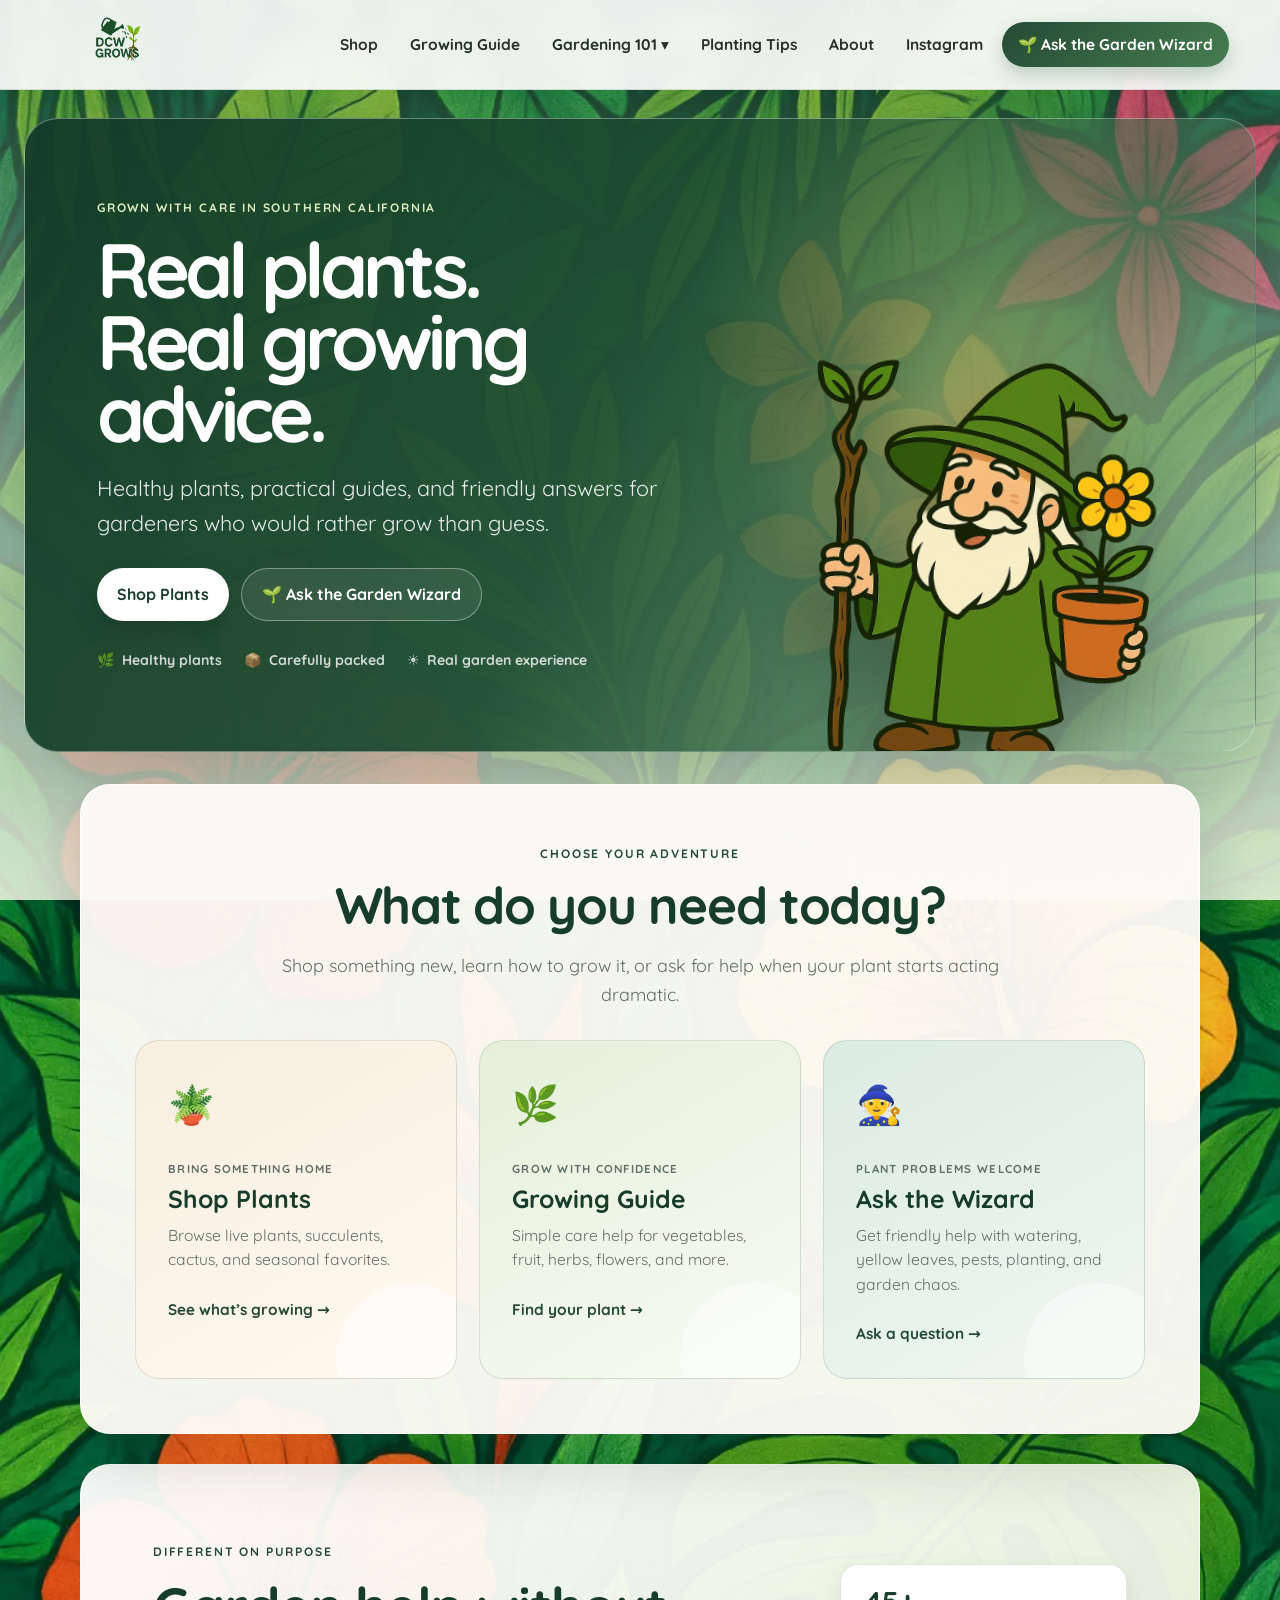
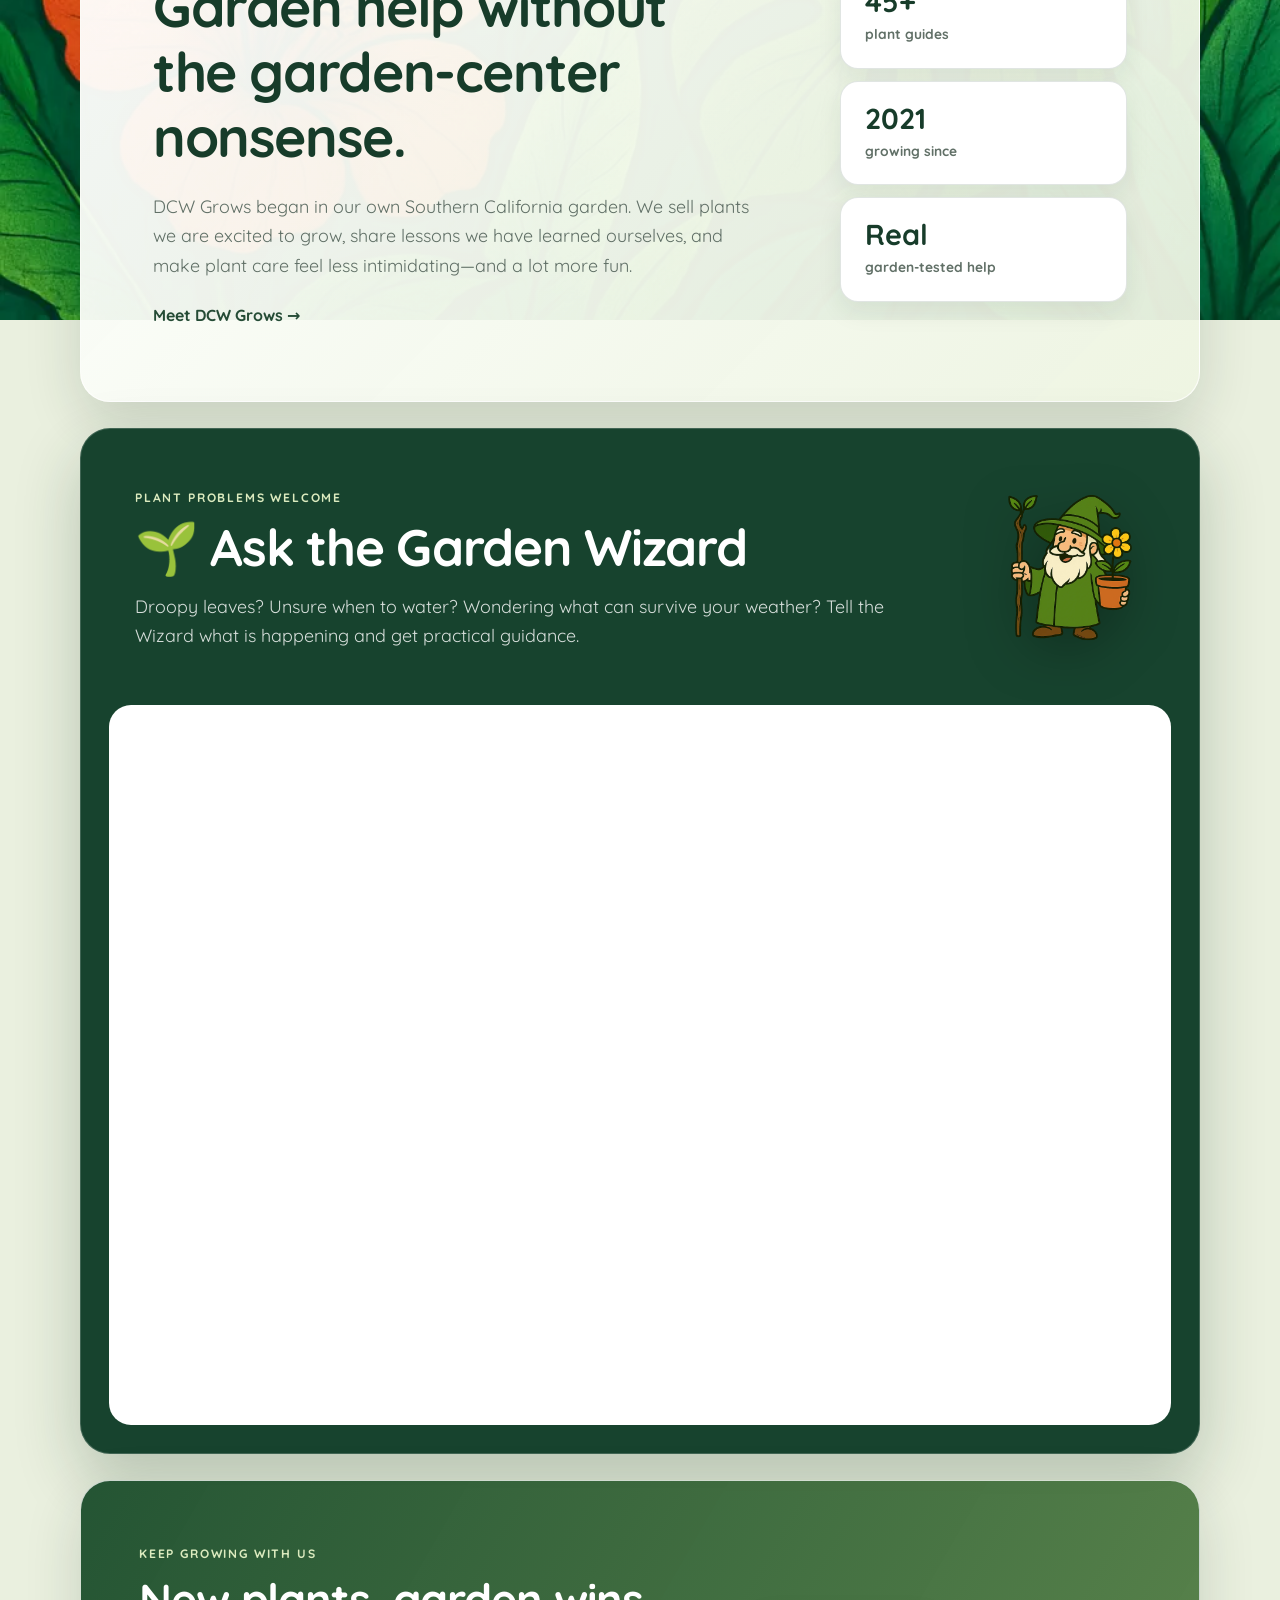
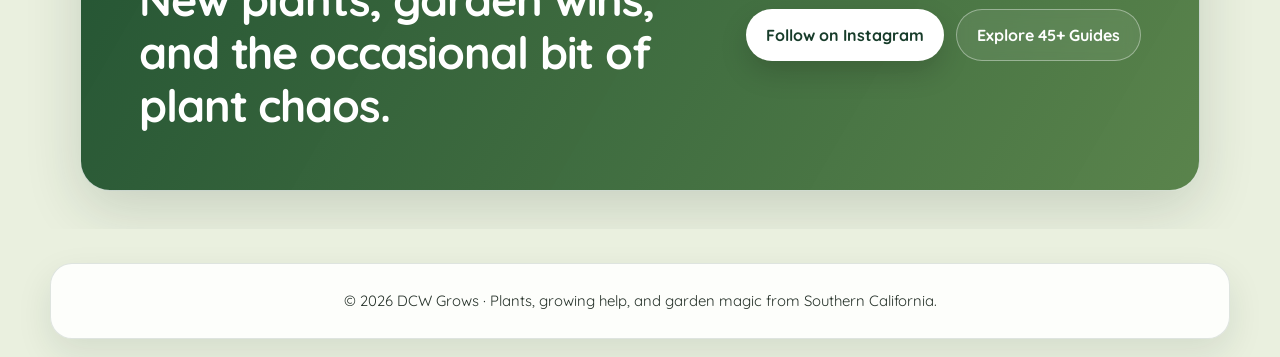
==== commit 55e06dce: "Add files via upload" ====
--- a/index.html
+++ b/index.html
@@ -22,7 +22,7 @@
   <link rel="preconnect" href="https://fonts.gstatic.com" crossorigin>
   <link href="https://fonts.googleapis.com/css2?family=Quicksand:wght@500;600;700&display=swap" rel="stylesheet">
   <link rel="preload" as="image" href="tropical-background.webp">
-  <link rel="stylesheet" href="site.css">
+  <link rel="stylesheet" href="dcw-ui-v4.css?v=20260715-4">
   <script async src="https://www.googletagmanager.com/gtag/js?id=G-GFB1YDW450"></script>
   <script>window.dataLayer=window.dataLayer||[];function gtag(){dataLayer.push(arguments)}gtag('js',new Date());gtag('config','G-GFB1YDW450');</script>
   <script type="application/ld+json">
@@ -136,6 +136,6 @@
 </main>
 
 <footer><p>© 2026 DCW Grows · Plants, growing help, and garden magic from Southern California.</p></footer>
-<script defer src="site.js"></script>
+<script defer src="dcw-ui-v4.js?v=20260715-4"></script>
 </body>
 </html>
--- a/dcw-ui-v4.css
+++ b/dcw-ui-v4.css
@@ -0,0 +1,247 @@
+
+:root{--forest:#244b35;--forest2:#173c2a;--leaf:#6f9e57;--lime:#b8d27f;--cream:#f7f3e8;--paper:rgba(255,255,255,.94);--ink:#263229;--muted:#617067;--gold:#d7a44a;--line:rgba(36,75,53,.14);--shadow:0 18px 55px rgba(22,52,36,.16);--radius:24px}
+*{box-sizing:border-box}html{scroll-behavior:smooth}body{margin:0;color:var(--ink);font-family:'Quicksand',system-ui,sans-serif;background:#eaf0df url('tropical-background.webp') center/cover fixed no-repeat;line-height:1.65}body:before{content:'';position:fixed;inset:0;z-index:-1;background:linear-gradient(135deg,rgba(235,242,221,.72),rgba(255,250,238,.58))}
+a{color:inherit}img{max-width:100%;height:auto}.skip-link{position:absolute;left:-999px;top:8px;background:#fff;padding:10px 14px;z-index:100}.skip-link:focus{left:8px}
+nav,.dcw-nav{position:sticky;top:0;z-index:1000;display:flex;align-items:center;justify-content:space-between;padding:10px clamp(14px,4vw,44px);background:rgba(255,255,255,.91);border-bottom:1px solid var(--line);box-shadow:0 8px 25px rgba(20,50,33,.08);backdrop-filter:blur(16px)}
+.logo img,.dcw-logo img{width:56px;filter:drop-shadow(0 4px 8px rgba(0,0,0,.12))}.menu,.dcw-menu{display:flex;align-items:center;gap:6px}.menu>a,.menu .dropdown>a,.dcw-menu>a,.dcw-dropdown>a{padding:10px 13px;border-radius:999px;font-weight:700;text-decoration:none;font-size:.97rem}.menu>a:hover,.menu .dropdown>a:hover,.dcw-menu>a:hover,.dcw-dropdown>a:hover,.menu a[aria-current=page],.dcw-menu a[aria-current=page]{background:#e9f0df;color:var(--forest2)}
+.menu-toggle,.dcw-menu-toggle{display:none;border:0;background:#edf3e6;color:var(--forest2);width:44px;height:44px;border-radius:14px;font-size:1.45rem;cursor:pointer}.dropdown,.dcw-dropdown{position:relative}.dropdown-content,.dcw-dropdown-content{display:none;position:absolute;top:calc(100% + 8px);right:0;min-width:235px;padding:8px;background:#fff;border:1px solid var(--line);border-radius:18px;box-shadow:var(--shadow)}.dropdown:hover .dropdown-content,.dropdown.open .dropdown-content,.dcw-dropdown:hover .dcw-dropdown-content,.dcw-dropdown.open .dcw-dropdown-content{display:block}.dropdown-content a,.dcw-dropdown-content a{display:block;padding:10px 12px;text-decoration:none;border-radius:10px;font-weight:650}.dropdown-content a:hover,.dcw-dropdown-content a:hover{background:#edf3e6}
+main{display:block}.site-shell{width:min(1180px,calc(100% - 28px));margin:auto}.glass-card,section,.section-header,.plant-section,.wrap .hero,.wrap .store{border:1px solid rgba(255,255,255,.75);background:var(--paper);border-radius:var(--radius);box-shadow:var(--shadow)}
+h1,h2,h3{color:var(--forest2);line-height:1.18}h1{font-size:clamp(2.15rem,6vw,4.3rem);letter-spacing:-.045em}h2{font-size:clamp(1.55rem,3.5vw,2.45rem);letter-spacing:-.025em}p{font-size:clamp(1rem,1.5vw,1.12rem)}
+.btn-row{display:flex;flex-wrap:wrap;gap:12px;justify-content:center}.btn{display:inline-flex;align-items:center;justify-content:center;gap:8px;min-height:48px;padding:12px 20px;border-radius:999px;text-decoration:none;font-weight:800;transition:.2s ease}.btn-primary{background:var(--forest);color:#fff;box-shadow:0 10px 24px rgba(36,75,53,.24)}.btn-primary:hover{transform:translateY(-2px);background:var(--forest2)}.btn-secondary{background:#fff;color:var(--forest2);border:1px solid var(--line)}.btn-secondary:hover{transform:translateY(-2px);background:#eff4e8}
+.dcw-footer,footer{width:min(1180px,calc(100% - 28px));margin:34px auto 18px;padding:25px;text-align:center;background:rgba(255,255,255,.88);border:1px solid var(--line);border-radius:22px;box-shadow:0 14px 35px rgba(22,52,36,.1)}footer p{margin:0;font-size:.93rem}
+.section-header{width:min(1100px,calc(100% - 28px));margin:34px auto 22px;padding:clamp(28px,5vw,54px);text-align:center}.section-header h1{margin:.15em 0}.section-header p{max-width:760px;margin:8px auto}.plant-section{width:min(1140px,calc(100% - 28px));margin:0 auto 35px;padding:clamp(18px,4vw,38px)}
+.plant-grid{display:grid!important;grid-template-columns:repeat(auto-fit,minmax(130px,1fr));gap:14px!important;margin-top:22px!important}.plant-card{width:auto!important;height:145px!important;margin:0!important;border:1px solid var(--line)!important;border-radius:19px!important;box-shadow:0 8px 20px rgba(20,50,33,.09)!important;cursor:pointer;transition:.2s ease}.plant-card:hover{transform:translateY(-4px)!important;box-shadow:0 15px 30px rgba(20,50,33,.15)!important}.plant-card:focus-visible{outline:3px solid var(--gold);outline-offset:3px}.plant-card span{font-size:2.35rem!important}.plant-card p{font-size:.92rem!important;line-height:1.2!important;padding:0 7px!important}
+.guide-tools{width:min(880px,100%);margin:20px auto 5px;display:flex;gap:10px;justify-content:center;flex-wrap:wrap}.guide-search{width:min(520px,100%);padding:14px 18px;border:2px solid rgba(36,75,53,.18);border-radius:999px;font:inherit;background:#fff}.guide-search:focus{outline:none;border-color:var(--leaf);box-shadow:0 0 0 4px rgba(111,158,87,.16)}.search-status{text-align:center;color:var(--muted);font-weight:700}
+.modal{backdrop-filter:blur(8px)}.modal-content{border-radius:24px!important;border:1px solid var(--line)!important;box-shadow:0 30px 80px rgba(0,0,0,.25)!important}.close{border:0;background:#edf3e6;border-radius:50%;width:38px;height:38px;display:grid;place-items:center}
+@media(max-width:768px){body{background-attachment:scroll}.menu-toggle,.dcw-menu-toggle{display:block}.menu,.dcw-menu{display:none;position:absolute;top:72px;right:14px;left:14px;flex-direction:column;align-items:stretch;padding:13px;background:#fff;border:1px solid var(--line);border-radius:20px;box-shadow:var(--shadow)}.menu.active,.dcw-menu.active{display:flex}.menu>a,.menu .dropdown>a,.dcw-menu>a,.dcw-dropdown>a{display:block;padding:12px 14px}.dropdown-content,.dcw-dropdown-content{position:static;box-shadow:none;border:0;background:#f2f6ec;margin-top:4px}.dropdown:hover .dropdown-content,.dcw-dropdown:hover .dcw-dropdown-content{display:none}.dropdown.active .dropdown-content,.dcw-dropdown.active .dcw-dropdown-content{display:block}.plant-grid{grid-template-columns:repeat(2,minmax(0,1fr))}.plant-card{height:132px!important}.modal-content{width:calc(100% - 20px)!important;margin:3vh auto!important;max-height:94vh!important;overflow:auto!important}}
+
+/* Featured Garden Wizard navigation action */
+.menu .wizard-nav,.dcw-menu .wizard-nav{
+  background:linear-gradient(135deg,var(--forest),#477d50);
+  color:#fff;
+  padding:10px 16px;
+  box-shadow:0 8px 18px rgba(36,75,53,.22);
+  white-space:nowrap;
+}
+.menu .wizard-nav:hover,.dcw-menu .wizard-nav:hover{
+  background:linear-gradient(135deg,var(--forest2),var(--forest));
+  color:#fff;
+  transform:translateY(-1px);
+}
+@media(max-width:768px){
+  .menu .wizard-nav,.dcw-menu .wizard-nav{
+    margin-top:5px;
+    text-align:center;
+    padding:13px 16px;
+  }
+}
+
+/* ===== DCW Grows homepage — boutique tropical redesign ===== */
+.brand-logo img{width:clamp(112px,10vw,150px);max-height:64px;object-fit:contain;filter:none}
+.site-header nav{min-height:78px;padding-block:7px}
+.home-page{background-position:center top}
+.home-page:before{background:linear-gradient(180deg,rgba(28,66,42,.14),rgba(238,244,226,.62) 60%,rgba(238,244,226,.88))}
+.hero-v2{position:relative;width:min(1320px,calc(100% - 32px));min-height:clamp(580px,74vh,760px);margin:22px auto 0;padding:clamp(42px,7vw,92px);display:grid;grid-template-columns:minmax(0,1.05fr) minmax(300px,.75fr);align-items:center;gap:40px;overflow:hidden;border:1px solid rgba(255,255,255,.35);border-radius:34px;background:linear-gradient(110deg,rgba(20,60,39,.96) 0%,rgba(27,75,47,.93) 46%,rgba(37,93,54,.66) 72%,rgba(37,93,54,.18) 100%);box-shadow:0 30px 90px rgba(20,52,34,.28);isolation:isolate}
+.hero-v2:before{content:"";position:absolute;inset:0;background:radial-gradient(circle at 78% 38%,rgba(255,222,122,.22),transparent 28%),linear-gradient(90deg,transparent 55%,rgba(255,255,255,.08));z-index:-1}
+.hero-v2-copy{max-width:720px;position:relative;z-index:2}.eyebrow{display:inline-block;color:var(--forest);font-size:.76rem;font-weight:800;text-transform:uppercase;letter-spacing:.15em}.eyebrow.light{color:#dcebbf}.hero-v2 h1{margin:.18em 0 .28em;color:#fff;font-size:clamp(3rem,6.4vw,6.3rem);line-height:.94;letter-spacing:-.065em;text-align:left}.hero-v2 p{max-width:650px;margin:0 0 28px;color:rgba(255,255,255,.88);font-size:clamp(1.08rem,1.8vw,1.35rem);line-height:1.6}.hero-actions{justify-content:flex-start}.btn-light{background:#fff;color:var(--forest2);box-shadow:0 12px 28px rgba(0,0,0,.16)}.btn-light:hover{transform:translateY(-2px);background:#f7f5eb}.btn-ghost{color:#fff;background:rgba(255,255,255,.08);border:1px solid rgba(255,255,255,.38);backdrop-filter:blur(8px)}.btn-ghost:hover{transform:translateY(-2px);background:rgba(255,255,255,.16)}.hero-proof{display:flex;flex-wrap:wrap;gap:10px 22px;margin:28px 0 0;padding:0;list-style:none;color:rgba(255,255,255,.78);font-size:.88rem;font-weight:700}.hero-proof li{display:flex;align-items:center;gap:7px}.hero-wizard{position:relative;align-self:end;display:flex;justify-content:center;min-height:500px;z-index:1}.hero-wizard img{position:absolute;bottom:-72px;right:clamp(-30px,0vw,20px);width:min(100%,520px);max-height:650px;object-fit:contain;filter:drop-shadow(0 30px 36px rgba(0,0,0,.28));transform:rotate(1.5deg)}.wizard-glow{position:absolute;inset:13% 0 0;background:radial-gradient(circle,rgba(239,213,112,.45),rgba(155,196,101,.15) 40%,transparent 69%);filter:blur(8px)}
+.path-v2{width:min(1180px,calc(100% - 32px));margin:-44px auto 26px;padding:clamp(34px,5vw,58px);position:relative;z-index:4;background:rgba(251,250,244,.97);border:1px solid rgba(255,255,255,.82);border-radius:30px;box-shadow:0 25px 65px rgba(21,56,36,.18)}.path-heading-wrap{text-align:center;max-width:720px;margin:0 auto 30px}.path-heading-wrap h2{margin:.18em 0 .3em;font-size:clamp(2rem,4vw,3.3rem)}.path-heading-wrap p{margin:0;color:var(--muted)}.path-grid-v2{display:grid;grid-template-columns:repeat(3,1fr);gap:16px}.path-card-v2{position:relative;display:flex;flex-direction:column;min-height:290px;padding:28px;border:1px solid var(--line);border-radius:24px;text-decoration:none;overflow:hidden;transition:transform .22s ease,box-shadow .22s ease,border-color .22s ease}.path-card-v2:before{content:"";position:absolute;inset:auto -30px -55px auto;width:150px;height:150px;border-radius:50%;background:rgba(255,255,255,.42)}.path-card-v2:hover{transform:translateY(-7px);box-shadow:0 20px 38px rgba(23,58,38,.15);border-color:rgba(36,75,53,.28)}.shop-path{background:linear-gradient(150deg,#f8eee0,#fff9ef)}.guide-path{background:linear-gradient(150deg,#e5efda,#f8fbf2)}.help-path{background:linear-gradient(150deg,#dcebe4,#eff7f1)}.path-icon{font-size:2.35rem;margin-bottom:24px}.card-label{display:block;margin-bottom:6px;color:var(--muted);font-size:.72rem;font-weight:800;text-transform:uppercase;letter-spacing:.11em}.path-card-v2 h3{margin:0 0 10px;font-size:1.55rem}.path-card-v2 p{margin:0 0 24px;color:var(--muted);font-size:.98rem;line-height:1.55}.path-card-v2 strong{margin-top:auto;color:var(--forest);font-size:.96rem}
+.brand-story-v2{width:min(1180px,calc(100% - 32px));margin:26px auto;padding:clamp(38px,6vw,72px);display:grid;grid-template-columns:1.35fr .65fr;align-items:center;gap:clamp(35px,7vw,90px);background:linear-gradient(135deg,rgba(255,255,255,.96),rgba(238,244,226,.94));border-radius:30px}.brand-story-copy h2{margin:.2em 0 .4em;font-size:clamp(2rem,4.3vw,3.6rem);max-width:760px}.brand-story-copy p{max-width:760px;margin:0 0 22px;color:var(--muted)}.inline-link{color:var(--forest);font-weight:800;text-decoration:none}.inline-link:hover{text-decoration:underline}.story-stats{display:grid;gap:12px}.story-stats div{padding:22px 24px;background:#fff;border:1px solid var(--line);border-radius:18px;box-shadow:0 10px 25px rgba(22,52,36,.08)}.story-stats strong{display:block;color:var(--forest2);font-size:1.8rem;line-height:1}.story-stats span{display:block;margin-top:7px;color:var(--muted);font-size:.86rem;font-weight:700}
+.wizard-v2{width:min(1180px,calc(100% - 32px));margin:26px auto;padding:0;overflow:hidden;background:#17432e;border:1px solid rgba(255,255,255,.18);border-radius:30px;box-shadow:0 25px 65px rgba(20,54,35,.24)}.wizard-v2-head{display:grid;grid-template-columns:1fr 150px;align-items:center;gap:20px;padding:clamp(30px,5vw,54px);color:#fff}.wizard-v2-head h2{margin:.15em 0 .28em;color:#fff;font-size:clamp(2rem,4vw,3.4rem)}.wizard-v2-head p{max-width:780px;margin:0;color:rgba(255,255,255,.82)}.wizard-v2-head img{max-height:155px;object-fit:contain;filter:drop-shadow(0 15px 24px rgba(0,0,0,.25))}.wizard-frame-v2{margin:0 clamp(14px,2.4vw,28px) clamp(14px,2.4vw,28px);overflow:hidden;border-radius:22px;background:#fff}.wizard-frame-v2 iframe{display:block;height:720px;min-height:720px;border:0}
+.social-cta-v2{width:min(1180px,calc(100% - 32px));margin:26px auto 38px;padding:clamp(34px,5vw,58px);display:flex;justify-content:space-between;align-items:center;gap:36px;background:linear-gradient(120deg,rgba(29,79,46,.97),rgba(82,125,67,.95));border-radius:30px;color:#fff}.social-cta-v2 h2{max-width:750px;margin:.18em 0 0;color:#fff;font-size:clamp(1.8rem,3.5vw,3rem)}.social-cta-v2 .btn-row{flex-shrink:0}
+@media(max-width:980px){.hero-v2{grid-template-columns:1fr .55fr}.hero-wizard img{right:-100px}.path-grid-v2{grid-template-columns:1fr 1fr}.help-path{grid-column:1/-1;min-height:230px}.brand-story-v2{grid-template-columns:1fr}.story-stats{grid-template-columns:repeat(3,1fr)}.social-cta-v2{flex-direction:column;text-align:center}.social-cta-v2 .btn-row{justify-content:center}}
+@media(max-width:768px){.site-header nav{min-height:68px}.brand-logo img{width:104px;max-height:52px}.hero-v2{width:min(100% - 18px,700px);min-height:auto;margin-top:10px;padding:42px 25px 0;grid-template-columns:1fr;text-align:center;border-radius:26px}.hero-v2 h1{text-align:center;font-size:clamp(2.9rem,14vw,4.4rem)}.hero-v2 p{font-size:1.08rem}.hero-actions,.hero-proof{justify-content:center}.hero-wizard{min-height:305px;margin-top:5px}.hero-wizard img{right:50%;bottom:-75px;width:340px;transform:translateX(50%)}.path-v2{width:calc(100% - 18px);margin:-18px auto 18px;padding:34px 18px;border-radius:25px}.path-grid-v2{grid-template-columns:1fr}.help-path{grid-column:auto}.path-card-v2{min-height:245px;padding:24px}.brand-story-v2,.wizard-v2,.social-cta-v2{width:calc(100% - 18px);border-radius:25px}.brand-story-v2{padding:38px 24px;text-align:center}.story-stats{grid-template-columns:1fr}.wizard-v2-head{grid-template-columns:1fr;text-align:center;padding:38px 24px 26px}.wizard-v2-head img{order:-1;margin:auto;max-height:125px}.wizard-frame-v2 iframe{height:680px;min-height:680px}.social-cta-v2{padding:38px 24px}.social-cta-v2 .btn-row{width:100%}.social-cta-v2 .btn{width:100%}}
+@media(max-width:420px){.hero-proof{display:grid;grid-template-columns:1fr 1fr;gap:10px}.hero-proof li:last-child{grid-column:1/-1;justify-content:center}.hero-actions .btn{width:100%}.path-heading-wrap h2{font-size:2rem}}
+
+/* Superman mobile spacing refinement — July 2026 */
+@media (max-width: 768px) {
+  .hero-v2 {
+    padding: 38px 24px 22px;
+    gap: 22px;
+  }
+
+  .hero-v2-copy {
+    padding-bottom: 4px;
+  }
+
+  .hero-v2 p {
+    margin-bottom: 24px;
+  }
+
+  .hero-actions {
+    gap: 14px;
+    margin-bottom: 24px;
+  }
+
+  .hero-proof {
+    margin-top: 0;
+    padding: 2px 0 0;
+    row-gap: 13px;
+    column-gap: 18px;
+  }
+
+  .hero-wizard {
+    min-height: 350px;
+    margin-top: 8px;
+    overflow: hidden;
+  }
+
+  .hero-wizard img {
+    bottom: -48px;
+    width: min(390px, 92vw);
+  }
+
+  .path-v2 {
+    margin: 18px auto 22px;
+    padding: 40px 20px 24px;
+  }
+
+  .path-heading-wrap {
+    margin-bottom: 28px;
+    padding: 0 6px;
+  }
+
+  .path-heading-wrap h2 {
+    margin-top: .28em;
+    margin-bottom: .36em;
+    line-height: 1.08;
+  }
+
+  .path-heading-wrap p {
+    line-height: 1.55;
+  }
+
+  .path-grid-v2 {
+    gap: 20px;
+  }
+
+  .path-card-v2 {
+    min-height: 0;
+    padding: 28px 26px;
+    border-radius: 23px;
+  }
+
+  .path-icon {
+    margin-bottom: 18px;
+  }
+
+  .path-card-v2 h3 {
+    margin-bottom: 8px;
+  }
+
+  .path-card-v2 p {
+    margin-bottom: 22px;
+  }
+}
+
+@media (max-width: 420px) {
+  .hero-v2 {
+    padding: 34px 20px 20px;
+  }
+
+  .hero-actions {
+    gap: 12px;
+  }
+
+  .hero-proof {
+    grid-template-columns: 1fr;
+    justify-items: center;
+  }
+
+  .hero-proof li,
+  .hero-proof li:last-child {
+    grid-column: auto;
+    justify-content: center;
+  }
+
+  .hero-wizard {
+    min-height: 330px;
+  }
+
+  .hero-wizard img {
+    bottom: -42px;
+    width: min(365px, 96vw);
+  }
+
+  .path-v2 {
+    padding: 36px 16px 20px;
+  }
+
+  .path-grid-v2 {
+    gap: 18px;
+  }
+
+  .path-card-v2 {
+    padding: 26px 22px;
+  }
+}
+
+/* ===== Production-grade final layout pass ===== */
+.site-header{position:relative;z-index:1000}
+.site-header nav{width:100%;max-width:none;margin:0;border-radius:0}
+.home-page main{overflow:hidden}
+
+@media (min-width: 981px){
+  .site-header nav{padding-inline:clamp(28px,4vw,68px)}
+  .brand-logo img{width:132px;max-height:68px}
+  .hero-v2{
+    width:min(1240px,calc(100% - 48px));
+    min-height:620px;
+    margin-top:28px;
+    padding:68px 72px 44px;
+    grid-template-columns:minmax(0,1.08fr) minmax(360px,.72fr);
+    gap:48px;
+  }
+  .hero-v2 h1{font-size:clamp(4.3rem,6vw,6.4rem);max-width:760px}
+  .hero-v2-copy{align-self:center;padding-bottom:30px}
+  .hero-wizard{min-height:520px}
+  .hero-wizard img{right:-8px;bottom:-62px;width:min(100%,500px)}
+  .path-v2{width:min(1120px,calc(100% - 48px));margin:32px auto 30px;padding:54px}
+  .path-grid-v2{gap:22px}
+  .path-card-v2{min-height:310px;padding:32px}
+  .brand-story-v2,.wizard-v2,.social-cta-v2{width:min(1120px,calc(100% - 48px))}
+}
+
+@media (min-width:769px) and (max-width:1100px){
+  .menu,.dcw-menu{gap:2px}
+  .menu>a,.menu .dropdown>a,.dcw-menu>a,.dcw-dropdown>a{padding:9px 9px;font-size:.88rem}
+  .menu .wizard-nav,.dcw-menu .wizard-nav{padding:9px 12px}
+}
+
+@media (max-width:768px){
+  .site-header nav{padding:8px 14px}
+  .brand-logo img{width:96px;max-height:50px}
+  .hero-v2{
+    width:calc(100% - 20px);
+    margin:10px auto 0;
+    padding:38px 22px 0;
+    gap:12px;
+    border-radius:28px;
+  }
+  .hero-v2-copy{padding-bottom:0}
+  .hero-v2 h1{margin-top:.22em;font-size:clamp(2.75rem,13vw,4rem);line-height:.98}
+  .hero-v2 p{margin-bottom:22px;line-height:1.55}
+  .hero-actions{margin-bottom:22px}
+  .hero-proof{margin:0 auto 4px;max-width:360px}
+  .hero-wizard{min-height:360px;margin-top:4px}
+  .hero-wizard img{bottom:-45px;width:min(390px,96vw)}
+  .path-v2{
+    width:calc(100% - 20px);
+    margin:18px auto 22px;
+    padding:42px 20px 24px;
+    border-radius:28px;
+  }
+  .path-heading-wrap{margin-bottom:30px}
+  .path-grid-v2{gap:20px}
+  .path-card-v2{padding:28px 26px;min-height:0}
+}
+
+@media (max-width:430px){
+  .hero-v2{padding:34px 18px 0}
+  .hero-actions{display:grid;grid-template-columns:1fr;width:100%}
+  .hero-actions .btn{width:100%;min-height:54px}
+  .hero-proof{display:flex;justify-content:center;gap:12px 18px}
+  .hero-proof li:last-child{grid-column:auto}
+  .hero-wizard{min-height:340px}
+  .path-v2{padding:38px 16px 20px}
+  .path-card-v2{padding:26px 22px}
+}
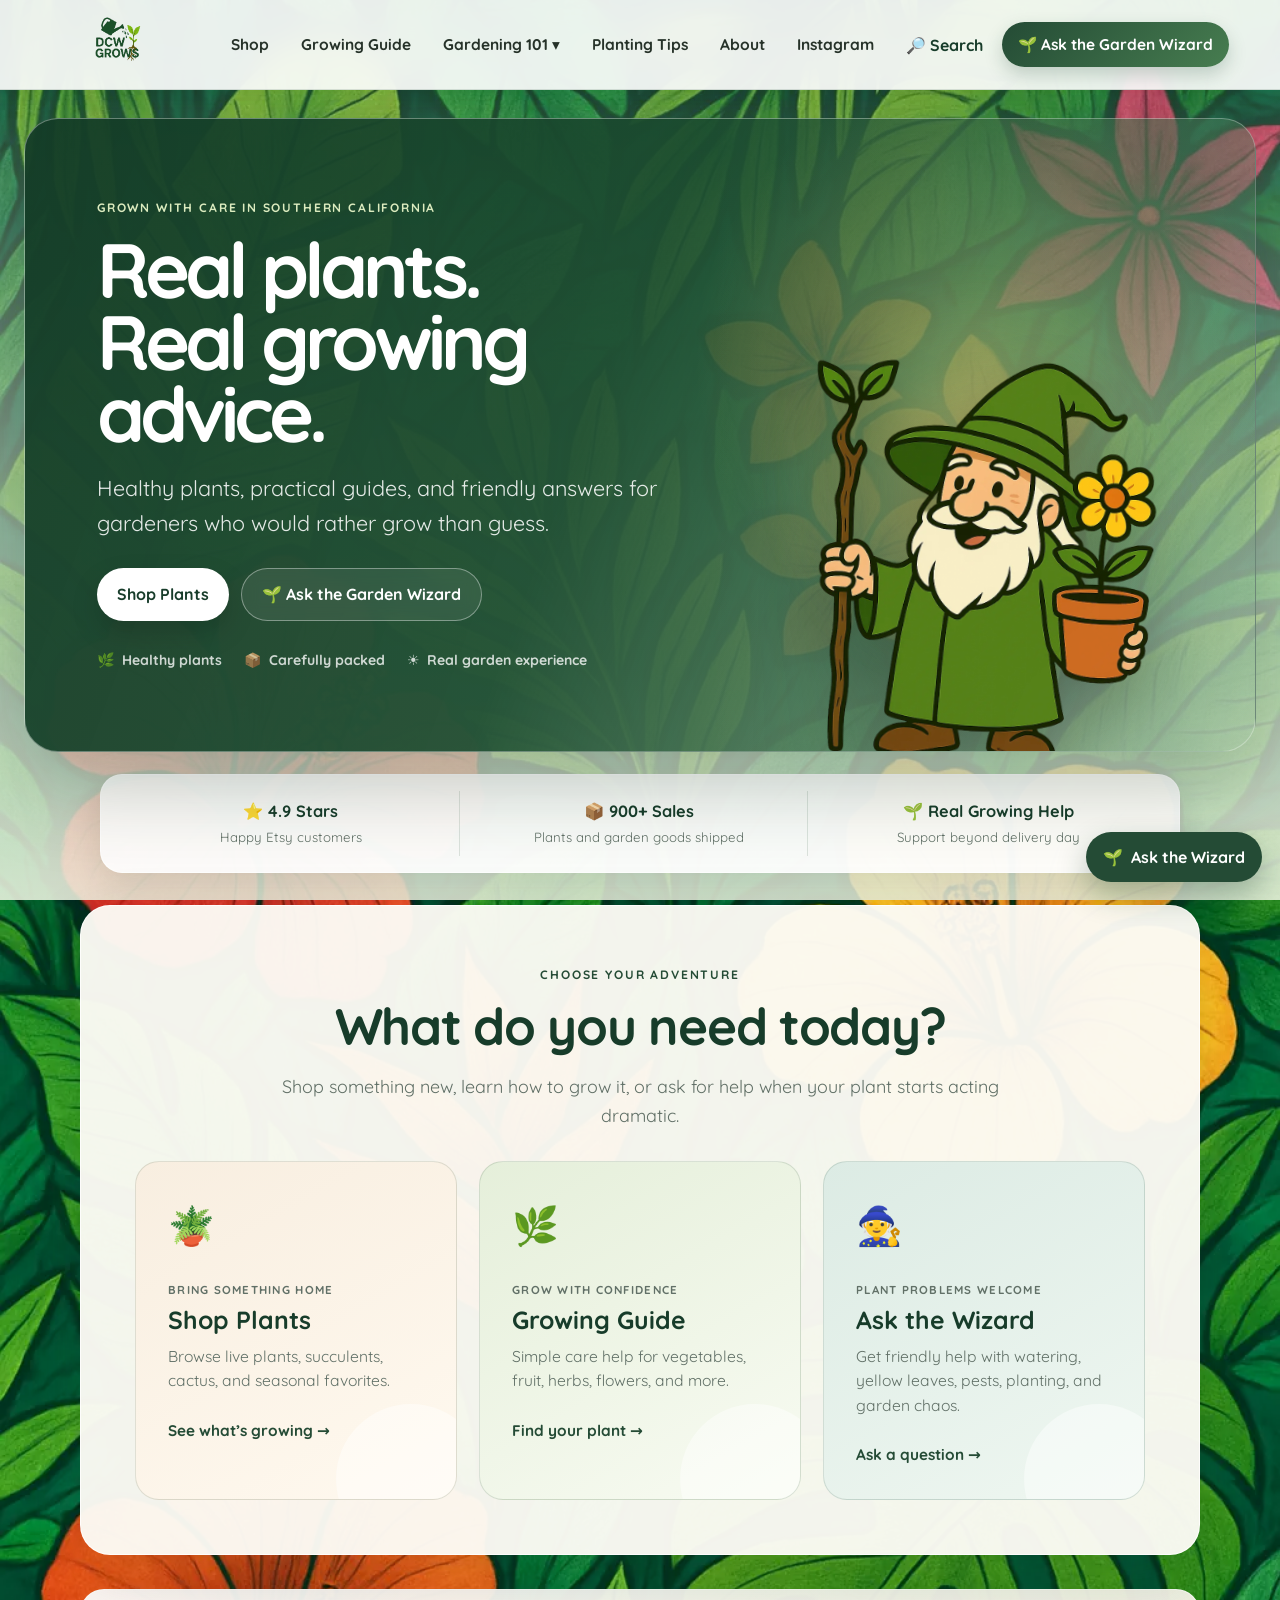
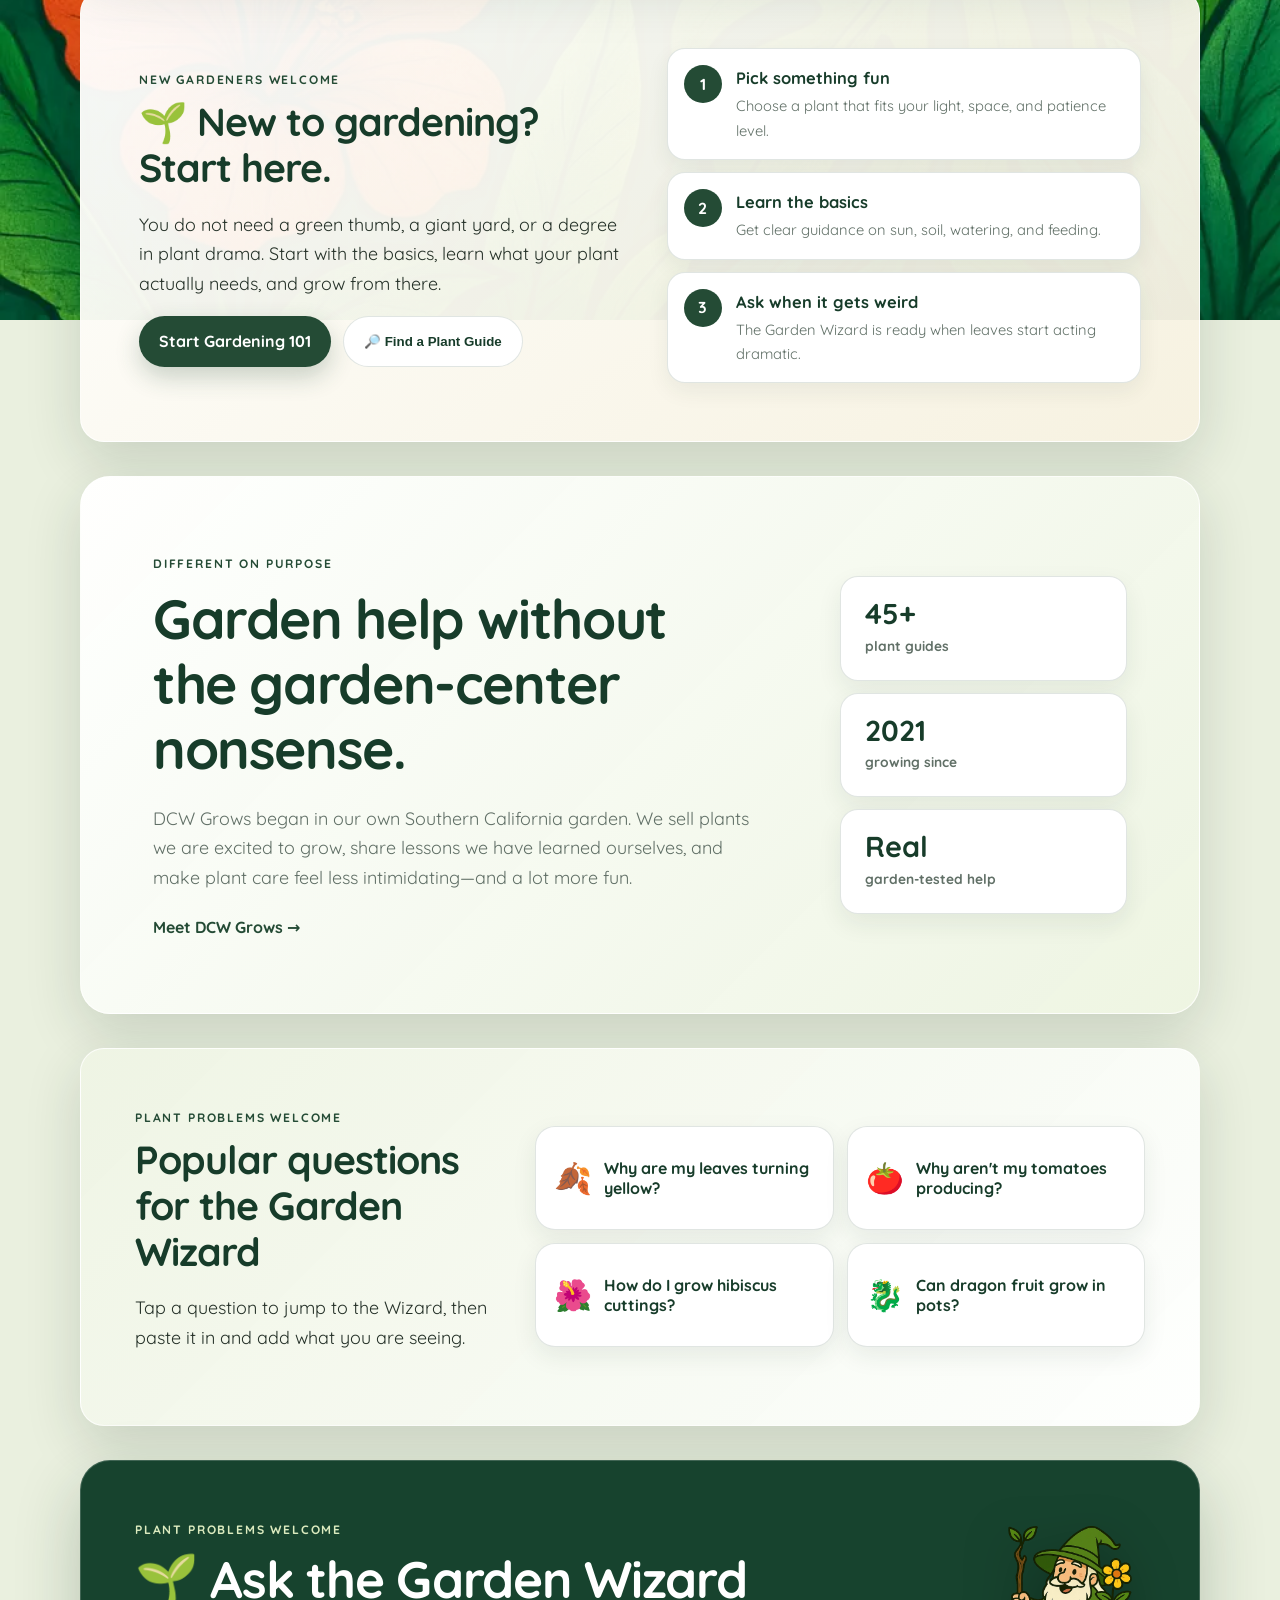
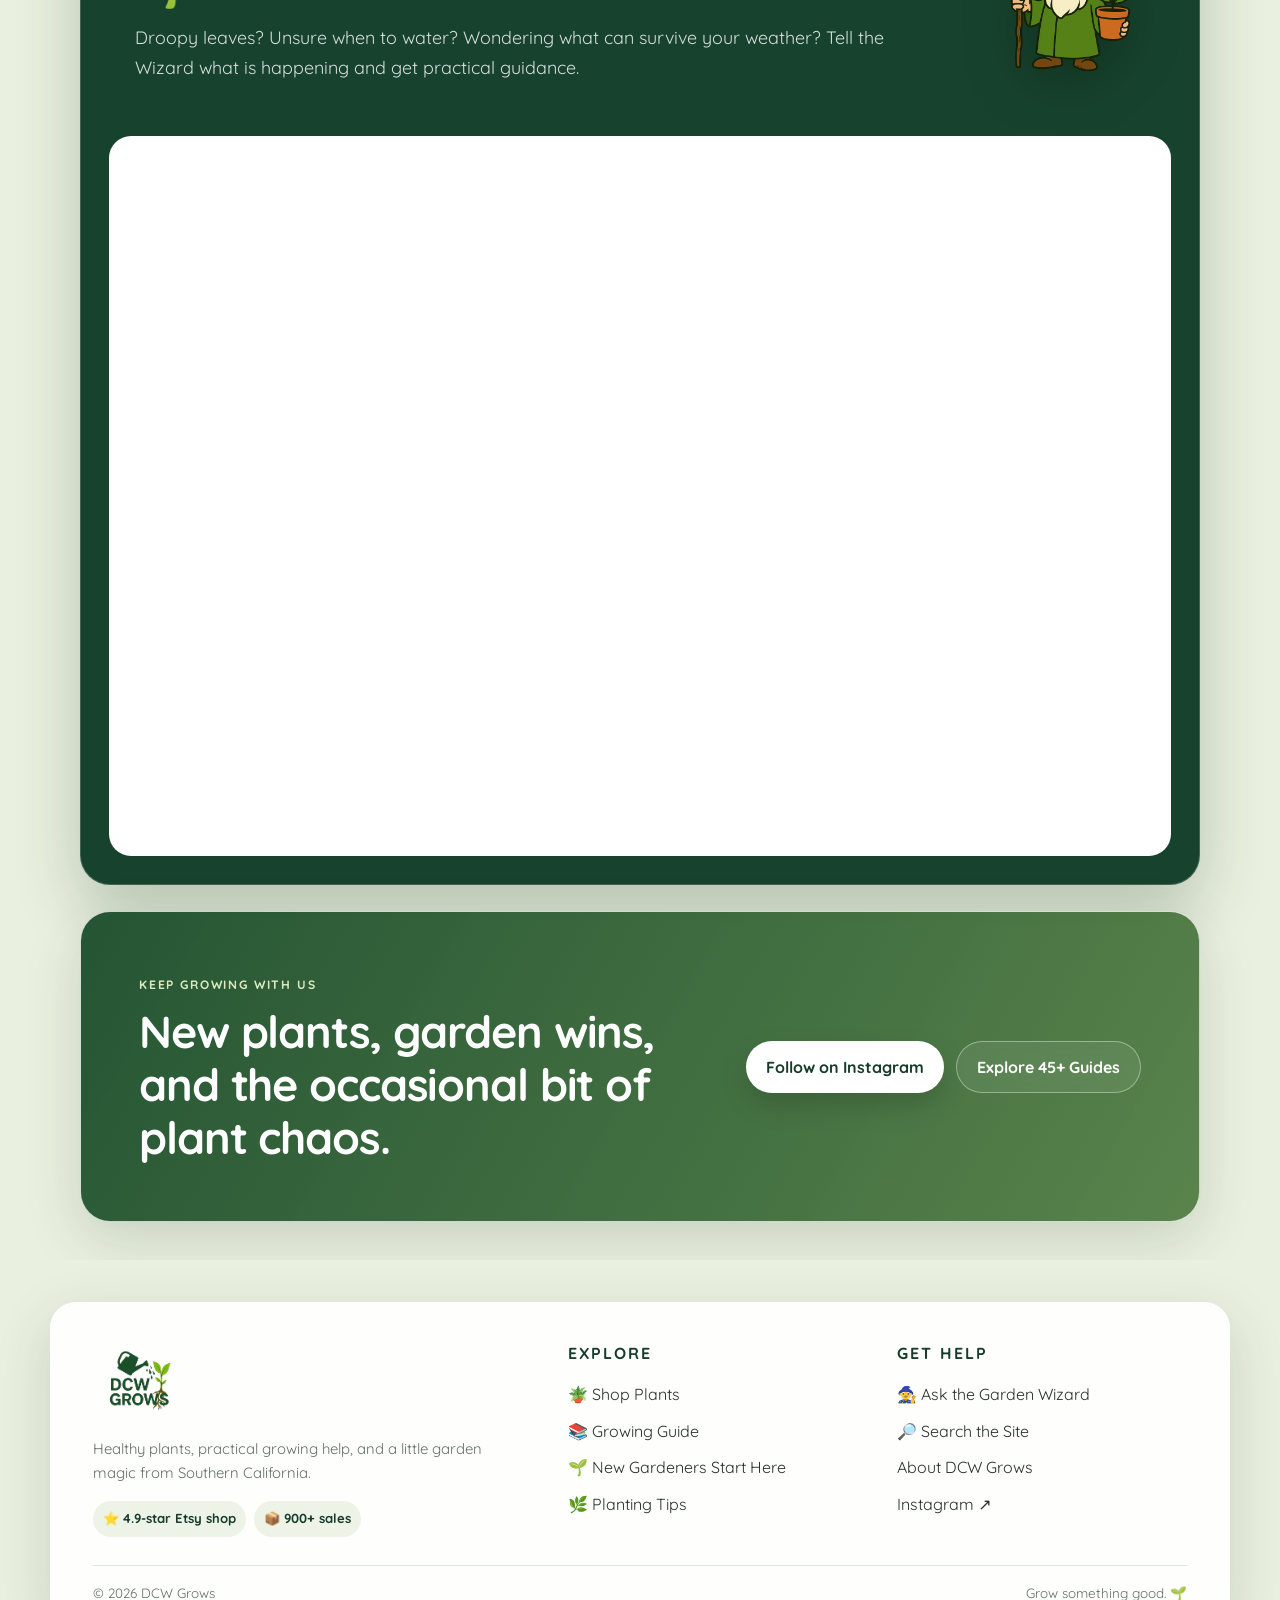
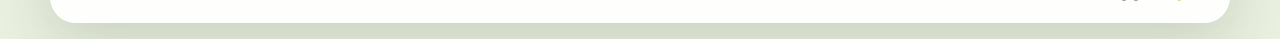
==== commit 725d6a39: "Add files via upload" ====
--- a/index.html
+++ b/index.html
@@ -1,141 +1,209 @@
 <!DOCTYPE html>
+
 <html lang="en">
 <head>
-  <meta charset="utf-8">
-  <meta name="viewport" content="width=device-width, initial-scale=1">
-  <title>DCW Grows | Healthy Plants, Growing Guides & Garden Help</title>
-  <meta name="description" content="Shop healthy plants and get practical growing guides, planting tips, and friendly garden help from DCW Grows in Southern California.">
-  <link rel="canonical" href="https://www.dcwgrows.com/">
-  <meta name="robots" content="index, follow, max-image-preview:large">
-  <link rel="icon" href="favicon.png" type="image/png">
-  <link rel="apple-touch-icon" href="favicon.png">
-  <meta property="og:title" content="DCW Grows | Healthy Plants, Growing Guides & Garden Help">
-  <meta property="og:description" content="Real plants, practical growing advice, and friendly garden help from Southern California.">
-  <meta property="og:image" content="https://www.dcwgrows.com/Socialmobileshare.jpg">
-  <meta property="og:url" content="https://www.dcwgrows.com/">
-  <meta property="og:type" content="website">
-  <meta name="twitter:card" content="summary_large_image">
-  <meta name="twitter:title" content="DCW Grows | Healthy Plants & Garden Help">
-  <meta name="twitter:description" content="Real plants, practical growing advice, and friendly garden help from Southern California.">
-  <meta name="twitter:image" content="https://www.dcwgrows.com/Socialmobileshare.jpg">
-  <link rel="preconnect" href="https://fonts.googleapis.com">
-  <link rel="preconnect" href="https://fonts.gstatic.com" crossorigin>
-  <link href="https://fonts.googleapis.com/css2?family=Quicksand:wght@500;600;700&display=swap" rel="stylesheet">
-  <link rel="preload" as="image" href="tropical-background.webp">
-  <link rel="stylesheet" href="dcw-ui-v4.css?v=20260715-4">
-  <script async src="https://www.googletagmanager.com/gtag/js?id=G-GFB1YDW450"></script>
-  <script>window.dataLayer=window.dataLayer||[];function gtag(){dataLayer.push(arguments)}gtag('js',new Date());gtag('config','G-GFB1YDW450');</script>
-  <script type="application/ld+json">
+<meta charset="utf-8"/>
+<meta content="width=device-width, initial-scale=1" name="viewport"/>
+<title>DCW Grows | Healthy Plants, Growing Guides &amp; Garden Help</title>
+<meta content="Shop healthy plants and get practical growing guides, planting tips, and friendly garden help from DCW Grows in Southern California." name="description"/>
+<link href="https://www.dcwgrows.com/" rel="canonical"/>
+<meta content="index, follow, max-image-preview:large" name="robots"/>
+<link href="favicon.png" rel="icon" type="image/png"/>
+<link href="favicon.png" rel="apple-touch-icon"/>
+<meta content="DCW Grows | Healthy Plants, Growing Guides &amp; Garden Help" property="og:title"/>
+<meta content="Real plants, practical growing advice, and friendly garden help from Southern California." property="og:description"/>
+<meta content="https://www.dcwgrows.com/Socialmobileshare.jpg" property="og:image"/>
+<meta content="https://www.dcwgrows.com/" property="og:url"/>
+<meta content="website" property="og:type"/>
+<meta content="summary_large_image" name="twitter:card"/>
+<meta content="DCW Grows | Healthy Plants &amp; Garden Help" name="twitter:title"/>
+<meta content="Real plants, practical growing advice, and friendly garden help from Southern California." name="twitter:description"/>
+<meta content="https://www.dcwgrows.com/Socialmobileshare.jpg" name="twitter:image"/>
+<link href="https://fonts.googleapis.com" rel="preconnect"/>
+<link crossorigin="" href="https://fonts.gstatic.com" rel="preconnect"/>
+<link href="https://fonts.googleapis.com/css2?family=Quicksand:wght@500;600;700&amp;display=swap" rel="stylesheet"/>
+<link as="image" href="tropical-background.webp" rel="preload"/>
+<link href="dcw-ui-v7.css?v=20260715-7" rel="stylesheet"/>
+<script async="" src="https://www.googletagmanager.com/gtag/js?id=G-GFB1YDW450"></script>
+<script>window.dataLayer=window.dataLayer||[];function gtag(){dataLayer.push(arguments)}gtag('js',new Date());gtag('config','G-GFB1YDW450');</script>
+<script type="application/ld+json">
   [{"@context":"https://schema.org","@type":"Organization","name":"DCW Grows","url":"https://www.dcwgrows.com/","logo":"https://www.dcwgrows.com/DCWGrowsLOGO.webp","sameAs":["https://www.instagram.com/dcwgrows"]},{"@context":"https://schema.org","@type":"WebSite","name":"DCW Grows","url":"https://www.dcwgrows.com/"}]
   </script>
-</head>
+<script type="application/ld+json">{"@context":"https://schema.org","@type":"FAQPage","mainEntity":[{"@type":"Question","name":"Why are my plant's leaves turning yellow?","acceptedAnswer":{"@type":"Answer","text":"Yellow leaves may be caused by watering problems, light stress, nutrient issues, pests, or natural leaf aging. Use the DCW Grows Garden Wizard and include the plant type, watering schedule, light, and recent changes."}},{"@type":"Question","name":"Why are my tomato plants flowering but not producing tomatoes?","acceptedAnswer":{"@type":"Answer","text":"Tomato fruit set can be affected by extreme temperatures, poor pollination, excess nitrogen, water stress, or immature plants."}},{"@type":"Question","name":"How do I grow hibiscus cuttings?","acceptedAnswer":{"@type":"Answer","text":"Hibiscus cuttings can be rooted in a moist, well-draining medium with warmth, humidity, and bright indirect light."}},{"@type":"Question","name":"Can dragon fruit grow in pots?","acceptedAnswer":{"@type":"Answer","text":"Dragon fruit can grow in a large container with fast-draining soil, strong support, ample sun, and careful watering."}}]}</script></head>
 <body class="home-page">
 <a class="skip-link" href="#main-content">Skip to content</a>
 <header class="site-header">
-  <nav aria-label="Main navigation">
-    <a class="logo brand-logo" href="index.html" aria-label="DCW Grows home">
-      <img src="DCWGrowsLOGO.webp" alt="DCW Grows" width="154" height="92">
-    </a>
-    <button class="menu-toggle" id="menuToggle" type="button" aria-controls="menu" aria-expanded="false" aria-label="Open navigation menu"><span aria-hidden="true">☰</span></button>
-    <div class="menu" id="menu">
-      <a href="shop.html">Shop</a>
-      <a href="growingguide.html">Growing Guide</a>
-      <div class="dropdown" id="dropdown">
-        <a href="gardening101.html" id="gardeningLink">Gardening 101 <span aria-hidden="true">▾</span></a>
-        <div class="dropdown-content" id="submenu">
-          <a href="gardening101.html#ourgardenstory">Our Garden Story</a>
-          <a href="gardening101.html#howwegrow">How We Grow</a>
-          <a href="gardening101.html#whynomiraclegro">Why No Miracle-Gro</a>
-          <a href="gardening101.html#ourgoal">Our Goal</a>
-        </div>
-      </div>
-      <a href="tips.html">Planting Tips</a>
-      <a href="seo.html">About</a>
-      <a href="https://www.instagram.com/dcwgrows" target="_blank" rel="noopener">Instagram</a>
-      <a class="wizard-nav" href="#garden-wizard">🌱 Ask the Garden Wizard</a>
-    </div>
-  </nav>
+<nav aria-label="Main navigation">
+<a aria-label="DCW Grows home" class="logo brand-logo" href="index.html">
+<img alt="DCW Grows" height="92" src="DCWGrowsLOGO.webp" width="154"/>
+</a>
+<a aria-label="Ask the Garden Wizard" class="mobile-wizard-cta" href="#garden-wizard">🌱 <span>Ask the Garden Wizard</span></a><button aria-controls="menu" aria-expanded="false" aria-label="Open navigation menu" class="menu-toggle" id="menuToggle" type="button"><span aria-hidden="true">☰</span></button>
+<div class="menu" id="menu">
+<a href="shop.html">Shop</a>
+<a href="growingguide.html">Growing Guide</a>
+<div class="dropdown" id="dropdown">
+<a href="gardening101.html" id="gardeningLink">Gardening 101 <span aria-hidden="true">▾</span></a>
+<div class="dropdown-content" id="submenu">
+<a href="gardening101.html#ourgardenstory">Our Garden Story</a>
+<a href="gardening101.html#howwegrow">How We Grow</a>
+<a href="gardening101.html#whynomiraclegro">Why No Miracle-Gro</a>
+<a href="gardening101.html#ourgoal">Our Goal</a>
+</div>
+</div>
+<a href="tips.html">Planting Tips</a>
+<a href="seo.html">About</a>
+<a href="https://www.instagram.com/dcwgrows" rel="noopener" target="_blank">Instagram</a>
+<button aria-label="Search DCW Grows" class="site-search-trigger nav-search" type="button">🔎 <span>Search</span></button><a class="wizard-nav" href="#garden-wizard">🌱 Ask the Garden Wizard</a>
+</div>
+</nav>
 </header>
-
 <main id="main-content">
-  <section class="hero-v2" aria-labelledby="hero-title">
-    <div class="hero-v2-copy">
-      <span class="eyebrow light">Grown with care in Southern California</span>
-      <h1 id="hero-title">Real plants.<br>Real growing advice.</h1>
-      <p>Healthy plants, practical guides, and friendly answers for gardeners who would rather grow than guess.</p>
-      <div class="btn-row hero-actions">
-        <a class="btn btn-light" href="shop.html">Shop Plants</a>
-        <a class="btn btn-ghost" href="#garden-wizard">🌱 Ask the Garden Wizard</a>
-      </div>
-      <ul class="hero-proof" aria-label="Why shop DCW Grows">
-        <li><span>🌿</span> Healthy plants</li>
-        <li><span>📦</span> Carefully packed</li>
-        <li><span>☀️</span> Real garden experience</li>
-      </ul>
-    </div>
-    <div class="hero-wizard" aria-hidden="true">
-      <div class="wizard-glow"></div>
-      <img src="GardenWizard.webp" alt="" width="540" height="650" fetchpriority="high">
-    </div>
-  </section>
-
-  <section class="path-v2" aria-labelledby="path-heading">
-    <div class="path-heading-wrap">
-      <span class="eyebrow">Choose your adventure</span>
-      <h2 id="path-heading">What do you need today?</h2>
-      <p>Shop something new, learn how to grow it, or ask for help when your plant starts acting dramatic.</p>
-    </div>
-    <div class="path-grid-v2">
-      <a class="path-card-v2 shop-path" href="shop.html">
-        <div class="path-icon">🪴</div>
-        <div><span class="card-label">Bring something home</span><h3>Shop Plants</h3><p>Browse live plants, succulents, cactus, and seasonal favorites.</p><strong>See what’s growing <span aria-hidden="true">→</span></strong></div>
-      </a>
-      <a class="path-card-v2 guide-path" href="growingguide.html">
-        <div class="path-icon">🌿</div>
-        <div><span class="card-label">Grow with confidence</span><h3>Growing Guide</h3><p>Simple care help for vegetables, fruit, herbs, flowers, and more.</p><strong>Find your plant <span aria-hidden="true">→</span></strong></div>
-      </a>
-      <a class="path-card-v2 help-path" href="#garden-wizard">
-        <div class="path-icon">🧙</div>
-        <div><span class="card-label">Plant problems welcome</span><h3>Ask the Wizard</h3><p>Get friendly help with watering, yellow leaves, pests, planting, and garden chaos.</p><strong>Ask a question <span aria-hidden="true">→</span></strong></div>
-      </a>
-    </div>
-  </section>
-
-  <section class="brand-story-v2">
-    <div class="brand-story-copy">
-      <span class="eyebrow">Different on purpose</span>
-      <h2>Garden help without the garden-center nonsense.</h2>
-      <p>DCW Grows began in our own Southern California garden. We sell plants we are excited to grow, share lessons we have learned ourselves, and make plant care feel less intimidating—and a lot more fun.</p>
-      <a class="inline-link" href="gardening101.html#ourgardenstory">Meet DCW Grows <span aria-hidden="true">→</span></a>
-    </div>
-    <div class="story-stats" aria-label="DCW Grows highlights">
-      <div><strong>45+</strong><span>plant guides</span></div>
-      <div><strong>2021</strong><span>growing since</span></div>
-      <div><strong>Real</strong><span>garden-tested help</span></div>
-    </div>
-  </section>
-
-  <section class="wizard-v2" id="garden-wizard" aria-labelledby="wizard-heading">
-    <div class="wizard-v2-head">
-      <div>
-        <span class="eyebrow light">Plant problems welcome</span>
-        <h2 id="wizard-heading">🌱 Ask the Garden Wizard</h2>
-        <p>Droopy leaves? Unsure when to water? Wondering what can survive your weather? Tell the Wizard what is happening and get practical guidance.</p>
-      </div>
-      <img src="GardenWizard.webp" alt="DCW Grows Garden Wizard" width="150" height="180" loading="lazy">
-    </div>
-    <div class="wizard-frame-v2">
-      <iframe src="https://www.chatbase.co/chatbot-iframe/HVeDDdY99TWxWlJj6YXUA" title="Ask the DCW Grows Garden Wizard" width="100%" loading="lazy" allow="clipboard-write"></iframe>
-    </div>
-  </section>
-
-  <section class="social-cta-v2">
-    <div><span class="eyebrow light">Keep growing with us</span><h2>New plants, garden wins, and the occasional bit of plant chaos.</h2></div>
-    <div class="btn-row"><a class="btn btn-light" href="https://www.instagram.com/dcwgrows" target="_blank" rel="noopener">Follow on Instagram</a><a class="btn btn-ghost" href="growingguide.html">Explore 45+ Guides</a></div>
-  </section>
+<section aria-labelledby="hero-title" class="hero-v2">
+<div class="hero-v2-copy">
+<span class="eyebrow light">Grown with care in Southern California</span>
+<h1 id="hero-title">Real plants.<br/>Real growing advice.</h1>
+<p>Healthy plants, practical guides, and friendly answers for gardeners who would rather grow than guess.</p>
+<div class="btn-row hero-actions">
+<a class="btn btn-light" href="shop.html">Shop Plants</a>
+<a class="btn btn-ghost" href="#garden-wizard">🌱 Ask the Garden Wizard</a>
+</div>
+<ul aria-label="Why shop DCW Grows" class="hero-proof">
+<li><span>🌿</span> Healthy plants</li>
+<li><span>📦</span> Carefully packed</li>
+<li><span>☀️</span> Real garden experience</li>
+</ul>
+</div>
+<div aria-hidden="true" class="hero-wizard">
+<div class="wizard-glow"></div>
+<img alt="" fetchpriority="high" height="650" src="GardenWizard.webp" width="540"/>
+</div>
+</section><section aria-label="DCW Grows shop highlights" class="trust-strip">
+<div><strong>⭐ 4.9 Stars</strong><span>Happy Etsy customers</span></div>
+<div><strong>📦 900+ Sales</strong><span>Plants and garden goods shipped</span></div>
+<div><strong>🌱 Real Growing Help</strong><span>Support beyond delivery day</span></div>
+</section>
+<section aria-labelledby="path-heading" class="path-v2">
+<div class="path-heading-wrap">
+<span class="eyebrow">Choose your adventure</span>
+<h2 id="path-heading">What do you need today?</h2>
+<p>Shop something new, learn how to grow it, or ask for help when your plant starts acting dramatic.</p>
+</div>
+<div class="path-grid-v2">
+<a class="path-card-v2 shop-path" href="shop.html">
+<div class="path-icon">🪴</div>
+<div><span class="card-label">Bring something home</span><h3>Shop Plants</h3><p>Browse live plants, succulents, cactus, and seasonal favorites.</p><strong>See what’s growing <span aria-hidden="true">→</span></strong></div>
+</a>
+<a class="path-card-v2 guide-path" href="growingguide.html">
+<div class="path-icon">🌿</div>
+<div><span class="card-label">Grow with confidence</span><h3>Growing Guide</h3><p>Simple care help for vegetables, fruit, herbs, flowers, and more.</p><strong>Find your plant <span aria-hidden="true">→</span></strong></div>
+</a>
+<a class="path-card-v2 help-path" href="#garden-wizard">
+<div class="path-icon">🧙</div>
+<div><span class="card-label">Plant problems welcome</span><h3>Ask the Wizard</h3><p>Get friendly help with watering, yellow leaves, pests, planting, and garden chaos.</p><strong>Ask a question <span aria-hidden="true">→</span></strong></div>
+</a>
+</div>
+</section><section class="start-here-section" id="start-here">
+<div class="start-copy">
+<span class="eyebrow">New gardeners welcome</span>
+<h2>🌱 New to gardening? Start here.</h2>
+<p>You do not need a green thumb, a giant yard, or a degree in plant drama. Start with the basics, learn what your plant actually needs, and grow from there.</p>
+<div class="btn-row start-actions">
+<a class="btn btn-primary" href="gardening101.html">Start Gardening 101</a>
+<button class="btn btn-secondary site-search-trigger" type="button">🔎 Find a Plant Guide</button>
+</div>
+</div>
+<div aria-label="Three steps for new gardeners" class="starter-steps">
+<article><span>1</span><div><strong>Pick something fun</strong><p>Choose a plant that fits your light, space, and patience level.</p></div></article>
+<article><span>2</span><div><strong>Learn the basics</strong><p>Get clear guidance on sun, soil, watering, and feeding.</p></div></article>
+<article><span>3</span><div><strong>Ask when it gets weird</strong><p>The Garden Wizard is ready when leaves start acting dramatic.</p></div></article>
+</div>
+</section>
+<section class="brand-story-v2">
+<div class="brand-story-copy">
+<span class="eyebrow">Different on purpose</span>
+<h2>Garden help without the garden-center nonsense.</h2>
+<p>DCW Grows began in our own Southern California garden. We sell plants we are excited to grow, share lessons we have learned ourselves, and make plant care feel less intimidating—and a lot more fun.</p>
+<a class="inline-link" href="gardening101.html#ourgardenstory">Meet DCW Grows <span aria-hidden="true">→</span></a>
+</div>
+<div aria-label="DCW Grows highlights" class="story-stats">
+<div><strong>45+</strong><span>plant guides</span></div>
+<div><strong>2021</strong><span>growing since</span></div>
+<div><strong>Real</strong><span>garden-tested help</span></div>
+</div>
+</section>
+<section class="popular-questions">
+<div class="question-intro">
+<span class="eyebrow">Plant problems welcome</span>
+<h2>Popular questions for the Garden Wizard</h2>
+<p>Tap a question to jump to the Wizard, then paste it in and add what you are seeing.</p>
+</div>
+<div class="question-grid">
+<a data-wizard-question="Why are my plant's leaves turning yellow?" href="#garden-wizard"><span>🍂</span><strong>Why are my leaves turning yellow?</strong></a>
+<a data-wizard-question="Why are my tomato plants flowering but not producing tomatoes?" href="#garden-wizard"><span>🍅</span><strong>Why aren't my tomatoes producing?</strong></a>
+<a data-wizard-question="How do I root and grow hibiscus cuttings?" href="#garden-wizard"><span>🌺</span><strong>How do I grow hibiscus cuttings?</strong></a>
+<a data-wizard-question="Can dragon fruit grow successfully in a pot?" href="#garden-wizard"><span>🐉</span><strong>Can dragon fruit grow in pots?</strong></a>
+</div>
+</section><section aria-labelledby="wizard-heading" class="wizard-v2" id="garden-wizard">
+<div class="wizard-v2-head">
+<div>
+<span class="eyebrow light">Plant problems welcome</span>
+<h2 id="wizard-heading">🌱 Ask the Garden Wizard</h2>
+<p>Droopy leaves? Unsure when to water? Wondering what can survive your weather? Tell the Wizard what is happening and get practical guidance.</p>
+</div>
+<img alt="DCW Grows Garden Wizard" height="180" loading="lazy" src="GardenWizard.webp" width="150"/>
+</div>
+<div class="wizard-frame-v2">
+<iframe allow="clipboard-write" loading="lazy" src="https://www.chatbase.co/chatbot-iframe/HVeDDdY99TWxWlJj6YXUA" title="Ask the DCW Grows Garden Wizard" width="100%"></iframe>
+</div>
+</section>
+<section class="social-cta-v2">
+<div><span class="eyebrow light">Keep growing with us</span><h2>New plants, garden wins, and the occasional bit of plant chaos.</h2></div>
+<div class="btn-row"><a class="btn btn-light" href="https://www.instagram.com/dcwgrows" rel="noopener" target="_blank">Follow on Instagram</a><a class="btn btn-ghost" href="growingguide.html">Explore 45+ Guides</a></div>
+</section>
 </main>
-
-<footer><p>© 2026 DCW Grows · Plants, growing help, and garden magic from Southern California.</p></footer>
-<script defer src="dcw-ui-v4.js?v=20260715-4"></script>
+<footer class="site-footer">
+<div class="footer-grid">
+<div class="footer-brand">
+<a class="footer-logo" href="index.html"><img alt="DCW Grows" src="DCWGrowsLOGO.webp"/></a>
+<p>Healthy plants, practical growing help, and a little garden magic from Southern California.</p>
+<div class="footer-trust"><span>⭐ 4.9-star Etsy shop</span><span>📦 900+ sales</span></div>
+</div>
+<div>
+<h2>Explore</h2>
+<a href="shop.html">🪴 Shop Plants</a>
+<a href="growingguide.html">📚 Growing Guide</a>
+<a href="gardening101.html">🌱 New Gardeners Start Here</a>
+<a href="tips.html">🌿 Planting Tips</a>
+</div>
+<div>
+<h2>Get Help</h2>
+<a href="index.html#garden-wizard">🧙 Ask the Garden Wizard</a>
+<button class="footer-search site-search-trigger" type="button">🔎 Search the Site</button>
+<a href="seo.html">About DCW Grows</a>
+<a href="https://www.instagram.com/dcwgrows" rel="noopener" target="_blank">Instagram ↗</a>
+</div>
+</div>
+<div class="footer-bottom">
+<span>© 2026 DCW Grows</span>
+<span>Grow something good. 🌱</span>
+</div>
+</footer>
+<div class="site-search-modal" hidden="" id="siteSearchModal">
+<div class="search-backdrop" data-search-close=""></div>
+<section aria-labelledby="siteSearchTitle" aria-modal="true" class="search-dialog" role="dialog">
+<button aria-label="Close search" class="search-close" data-search-close="" type="button">×</button>
+<span class="eyebrow">Find it fast</span>
+<h2 id="siteSearchTitle">Search DCW Grows</h2>
+<label class="search-input-wrap">
+<span class="sr-only">Search plants, guides, and tips</span>
+<span aria-hidden="true">🔎</span>
+<input autocomplete="off" id="siteSearchInput" placeholder="Search plants, guides, and tips…" type="search"/>
+</label>
+<p class="search-hint">Try “dragon fruit,” “yellow leaves,” “tomato,” or “beginner.”</p>
+<div aria-live="polite" class="site-search-results" id="siteSearchResults"></div>
+</section>
+</div><a aria-label="Ask the Garden Wizard" class="floating-wizard" href="index.html#garden-wizard">
+<span aria-hidden="true">🌱</span><span>Ask the Wizard</span>
+</a><script defer="" src="dcw-ui-v7.js?v=20260715-7"></script>
 </body>
 </html>
--- a/dcw-ui-v7.css
+++ b/dcw-ui-v7.css
@@ -0,0 +1,351 @@
+
+:root{--forest:#244b35;--forest2:#173c2a;--leaf:#6f9e57;--lime:#b8d27f;--cream:#f7f3e8;--paper:rgba(255,255,255,.94);--ink:#263229;--muted:#617067;--gold:#d7a44a;--line:rgba(36,75,53,.14);--shadow:0 18px 55px rgba(22,52,36,.16);--radius:24px}
+*{box-sizing:border-box}html{scroll-behavior:smooth}body{margin:0;color:var(--ink);font-family:'Quicksand',system-ui,sans-serif;background:#eaf0df url('tropical-background.webp') center/cover fixed no-repeat;line-height:1.65}body:before{content:'';position:fixed;inset:0;z-index:-1;background:linear-gradient(135deg,rgba(235,242,221,.72),rgba(255,250,238,.58))}
+a{color:inherit}img{max-width:100%;height:auto}.skip-link{position:absolute;left:-999px;top:8px;background:#fff;padding:10px 14px;z-index:100}.skip-link:focus{left:8px}
+nav,.dcw-nav{position:sticky;top:0;z-index:1000;display:flex;align-items:center;justify-content:space-between;padding:10px clamp(14px,4vw,44px);background:rgba(255,255,255,.91);border-bottom:1px solid var(--line);box-shadow:0 8px 25px rgba(20,50,33,.08);backdrop-filter:blur(16px)}
+.logo img,.dcw-logo img{width:56px;filter:drop-shadow(0 4px 8px rgba(0,0,0,.12))}.menu,.dcw-menu{display:flex;align-items:center;gap:6px}.menu>a,.menu .dropdown>a,.dcw-menu>a,.dcw-dropdown>a{padding:10px 13px;border-radius:999px;font-weight:700;text-decoration:none;font-size:.97rem}.menu>a:hover,.menu .dropdown>a:hover,.dcw-menu>a:hover,.dcw-dropdown>a:hover,.menu a[aria-current=page],.dcw-menu a[aria-current=page]{background:#e9f0df;color:var(--forest2)}
+.menu-toggle,.dcw-menu-toggle{display:none;border:0;background:#edf3e6;color:var(--forest2);width:44px;height:44px;border-radius:14px;font-size:1.45rem;cursor:pointer}.dropdown,.dcw-dropdown{position:relative}.dropdown-content,.dcw-dropdown-content{display:none;position:absolute;top:calc(100% + 8px);right:0;min-width:235px;padding:8px;background:#fff;border:1px solid var(--line);border-radius:18px;box-shadow:var(--shadow)}.dropdown:hover .dropdown-content,.dropdown.open .dropdown-content,.dcw-dropdown:hover .dcw-dropdown-content,.dcw-dropdown.open .dcw-dropdown-content{display:block}.dropdown-content a,.dcw-dropdown-content a{display:block;padding:10px 12px;text-decoration:none;border-radius:10px;font-weight:650}.dropdown-content a:hover,.dcw-dropdown-content a:hover{background:#edf3e6}
+main{display:block}.site-shell{width:min(1180px,calc(100% - 28px));margin:auto}.glass-card,section,.section-header,.plant-section,.wrap .hero,.wrap .store{border:1px solid rgba(255,255,255,.75);background:var(--paper);border-radius:var(--radius);box-shadow:var(--shadow)}
+h1,h2,h3{color:var(--forest2);line-height:1.18}h1{font-size:clamp(2.15rem,6vw,4.3rem);letter-spacing:-.045em}h2{font-size:clamp(1.55rem,3.5vw,2.45rem);letter-spacing:-.025em}p{font-size:clamp(1rem,1.5vw,1.12rem)}
+.btn-row{display:flex;flex-wrap:wrap;gap:12px;justify-content:center}.btn{display:inline-flex;align-items:center;justify-content:center;gap:8px;min-height:48px;padding:12px 20px;border-radius:999px;text-decoration:none;font-weight:800;transition:.2s ease}.btn-primary{background:var(--forest);color:#fff;box-shadow:0 10px 24px rgba(36,75,53,.24)}.btn-primary:hover{transform:translateY(-2px);background:var(--forest2)}.btn-secondary{background:#fff;color:var(--forest2);border:1px solid var(--line)}.btn-secondary:hover{transform:translateY(-2px);background:#eff4e8}
+.dcw-footer,footer{width:min(1180px,calc(100% - 28px));margin:34px auto 18px;padding:25px;text-align:center;background:rgba(255,255,255,.88);border:1px solid var(--line);border-radius:22px;box-shadow:0 14px 35px rgba(22,52,36,.1)}footer p{margin:0;font-size:.93rem}
+.section-header{width:min(1100px,calc(100% - 28px));margin:34px auto 22px;padding:clamp(28px,5vw,54px);text-align:center}.section-header h1{margin:.15em 0}.section-header p{max-width:760px;margin:8px auto}.plant-section{width:min(1140px,calc(100% - 28px));margin:0 auto 35px;padding:clamp(18px,4vw,38px)}
+.plant-grid{display:grid!important;grid-template-columns:repeat(auto-fit,minmax(130px,1fr));gap:14px!important;margin-top:22px!important}.plant-card{width:auto!important;height:145px!important;margin:0!important;border:1px solid var(--line)!important;border-radius:19px!important;box-shadow:0 8px 20px rgba(20,50,33,.09)!important;cursor:pointer;transition:.2s ease}.plant-card:hover{transform:translateY(-4px)!important;box-shadow:0 15px 30px rgba(20,50,33,.15)!important}.plant-card:focus-visible{outline:3px solid var(--gold);outline-offset:3px}.plant-card span{font-size:2.35rem!important}.plant-card p{font-size:.92rem!important;line-height:1.2!important;padding:0 7px!important}
+.guide-tools{width:min(880px,100%);margin:20px auto 5px;display:flex;gap:10px;justify-content:center;flex-wrap:wrap}.guide-search{width:min(520px,100%);padding:14px 18px;border:2px solid rgba(36,75,53,.18);border-radius:999px;font:inherit;background:#fff}.guide-search:focus{outline:none;border-color:var(--leaf);box-shadow:0 0 0 4px rgba(111,158,87,.16)}.search-status{text-align:center;color:var(--muted);font-weight:700}
+.modal{backdrop-filter:blur(8px)}.modal-content{border-radius:24px!important;border:1px solid var(--line)!important;box-shadow:0 30px 80px rgba(0,0,0,.25)!important}.close{border:0;background:#edf3e6;border-radius:50%;width:38px;height:38px;display:grid;place-items:center}
+@media(max-width:768px){body{background-attachment:scroll}.menu-toggle,.dcw-menu-toggle{display:block}.menu,.dcw-menu{display:none;position:absolute;top:72px;right:14px;left:14px;flex-direction:column;align-items:stretch;padding:13px;background:#fff;border:1px solid var(--line);border-radius:20px;box-shadow:var(--shadow)}.menu.active,.dcw-menu.active{display:flex}.menu>a,.menu .dropdown>a,.dcw-menu>a,.dcw-dropdown>a{display:block;padding:12px 14px}.dropdown-content,.dcw-dropdown-content{position:static;box-shadow:none;border:0;background:#f2f6ec;margin-top:4px}.dropdown:hover .dropdown-content,.dcw-dropdown:hover .dcw-dropdown-content{display:none}.dropdown.active .dropdown-content,.dcw-dropdown.active .dcw-dropdown-content{display:block}.plant-grid{grid-template-columns:repeat(2,minmax(0,1fr))}.plant-card{height:132px!important}.modal-content{width:calc(100% - 20px)!important;margin:3vh auto!important;max-height:94vh!important;overflow:auto!important}}
+
+/* Featured Garden Wizard navigation action */
+.menu .wizard-nav,.dcw-menu .wizard-nav{
+  background:linear-gradient(135deg,var(--forest),#477d50);
+  color:#fff;
+  padding:10px 16px;
+  box-shadow:0 8px 18px rgba(36,75,53,.22);
+  white-space:nowrap;
+}
+.menu .wizard-nav:hover,.dcw-menu .wizard-nav:hover{
+  background:linear-gradient(135deg,var(--forest2),var(--forest));
+  color:#fff;
+  transform:translateY(-1px);
+}
+@media(max-width:768px){
+  .menu .wizard-nav,.dcw-menu .wizard-nav{
+    margin-top:5px;
+    text-align:center;
+    padding:13px 16px;
+  }
+}
+
+/* ===== DCW Grows homepage — boutique tropical redesign ===== */
+.brand-logo img{width:clamp(112px,10vw,150px);max-height:64px;object-fit:contain;filter:none}
+.site-header nav{min-height:78px;padding-block:7px}
+.home-page{background-position:center top}
+.home-page:before{background:linear-gradient(180deg,rgba(28,66,42,.14),rgba(238,244,226,.62) 60%,rgba(238,244,226,.88))}
+.hero-v2{position:relative;width:min(1320px,calc(100% - 32px));min-height:clamp(580px,74vh,760px);margin:22px auto 0;padding:clamp(42px,7vw,92px);display:grid;grid-template-columns:minmax(0,1.05fr) minmax(300px,.75fr);align-items:center;gap:40px;overflow:hidden;border:1px solid rgba(255,255,255,.35);border-radius:34px;background:linear-gradient(110deg,rgba(20,60,39,.96) 0%,rgba(27,75,47,.93) 46%,rgba(37,93,54,.66) 72%,rgba(37,93,54,.18) 100%);box-shadow:0 30px 90px rgba(20,52,34,.28);isolation:isolate}
+.hero-v2:before{content:"";position:absolute;inset:0;background:radial-gradient(circle at 78% 38%,rgba(255,222,122,.22),transparent 28%),linear-gradient(90deg,transparent 55%,rgba(255,255,255,.08));z-index:-1}
+.hero-v2-copy{max-width:720px;position:relative;z-index:2}.eyebrow{display:inline-block;color:var(--forest);font-size:.76rem;font-weight:800;text-transform:uppercase;letter-spacing:.15em}.eyebrow.light{color:#dcebbf}.hero-v2 h1{margin:.18em 0 .28em;color:#fff;font-size:clamp(3rem,6.4vw,6.3rem);line-height:.94;letter-spacing:-.065em;text-align:left}.hero-v2 p{max-width:650px;margin:0 0 28px;color:rgba(255,255,255,.88);font-size:clamp(1.08rem,1.8vw,1.35rem);line-height:1.6}.hero-actions{justify-content:flex-start}.btn-light{background:#fff;color:var(--forest2);box-shadow:0 12px 28px rgba(0,0,0,.16)}.btn-light:hover{transform:translateY(-2px);background:#f7f5eb}.btn-ghost{color:#fff;background:rgba(255,255,255,.08);border:1px solid rgba(255,255,255,.38);backdrop-filter:blur(8px)}.btn-ghost:hover{transform:translateY(-2px);background:rgba(255,255,255,.16)}.hero-proof{display:flex;flex-wrap:wrap;gap:10px 22px;margin:28px 0 0;padding:0;list-style:none;color:rgba(255,255,255,.78);font-size:.88rem;font-weight:700}.hero-proof li{display:flex;align-items:center;gap:7px}.hero-wizard{position:relative;align-self:end;display:flex;justify-content:center;min-height:500px;z-index:1}.hero-wizard img{position:absolute;bottom:-72px;right:clamp(-30px,0vw,20px);width:min(100%,520px);max-height:650px;object-fit:contain;filter:drop-shadow(0 30px 36px rgba(0,0,0,.28));transform:rotate(1.5deg)}.wizard-glow{position:absolute;inset:13% 0 0;background:radial-gradient(circle,rgba(239,213,112,.45),rgba(155,196,101,.15) 40%,transparent 69%);filter:blur(8px)}
+.path-v2{width:min(1180px,calc(100% - 32px));margin:-44px auto 26px;padding:clamp(34px,5vw,58px);position:relative;z-index:4;background:rgba(251,250,244,.97);border:1px solid rgba(255,255,255,.82);border-radius:30px;box-shadow:0 25px 65px rgba(21,56,36,.18)}.path-heading-wrap{text-align:center;max-width:720px;margin:0 auto 30px}.path-heading-wrap h2{margin:.18em 0 .3em;font-size:clamp(2rem,4vw,3.3rem)}.path-heading-wrap p{margin:0;color:var(--muted)}.path-grid-v2{display:grid;grid-template-columns:repeat(3,1fr);gap:16px}.path-card-v2{position:relative;display:flex;flex-direction:column;min-height:290px;padding:28px;border:1px solid var(--line);border-radius:24px;text-decoration:none;overflow:hidden;transition:transform .22s ease,box-shadow .22s ease,border-color .22s ease}.path-card-v2:before{content:"";position:absolute;inset:auto -30px -55px auto;width:150px;height:150px;border-radius:50%;background:rgba(255,255,255,.42)}.path-card-v2:hover{transform:translateY(-7px);box-shadow:0 20px 38px rgba(23,58,38,.15);border-color:rgba(36,75,53,.28)}.shop-path{background:linear-gradient(150deg,#f8eee0,#fff9ef)}.guide-path{background:linear-gradient(150deg,#e5efda,#f8fbf2)}.help-path{background:linear-gradient(150deg,#dcebe4,#eff7f1)}.path-icon{font-size:2.35rem;margin-bottom:24px}.card-label{display:block;margin-bottom:6px;color:var(--muted);font-size:.72rem;font-weight:800;text-transform:uppercase;letter-spacing:.11em}.path-card-v2 h3{margin:0 0 10px;font-size:1.55rem}.path-card-v2 p{margin:0 0 24px;color:var(--muted);font-size:.98rem;line-height:1.55}.path-card-v2 strong{margin-top:auto;color:var(--forest);font-size:.96rem}
+.brand-story-v2{width:min(1180px,calc(100% - 32px));margin:26px auto;padding:clamp(38px,6vw,72px);display:grid;grid-template-columns:1.35fr .65fr;align-items:center;gap:clamp(35px,7vw,90px);background:linear-gradient(135deg,rgba(255,255,255,.96),rgba(238,244,226,.94));border-radius:30px}.brand-story-copy h2{margin:.2em 0 .4em;font-size:clamp(2rem,4.3vw,3.6rem);max-width:760px}.brand-story-copy p{max-width:760px;margin:0 0 22px;color:var(--muted)}.inline-link{color:var(--forest);font-weight:800;text-decoration:none}.inline-link:hover{text-decoration:underline}.story-stats{display:grid;gap:12px}.story-stats div{padding:22px 24px;background:#fff;border:1px solid var(--line);border-radius:18px;box-shadow:0 10px 25px rgba(22,52,36,.08)}.story-stats strong{display:block;color:var(--forest2);font-size:1.8rem;line-height:1}.story-stats span{display:block;margin-top:7px;color:var(--muted);font-size:.86rem;font-weight:700}
+.wizard-v2{width:min(1180px,calc(100% - 32px));margin:26px auto;padding:0;overflow:hidden;background:#17432e;border:1px solid rgba(255,255,255,.18);border-radius:30px;box-shadow:0 25px 65px rgba(20,54,35,.24)}.wizard-v2-head{display:grid;grid-template-columns:1fr 150px;align-items:center;gap:20px;padding:clamp(30px,5vw,54px);color:#fff}.wizard-v2-head h2{margin:.15em 0 .28em;color:#fff;font-size:clamp(2rem,4vw,3.4rem)}.wizard-v2-head p{max-width:780px;margin:0;color:rgba(255,255,255,.82)}.wizard-v2-head img{max-height:155px;object-fit:contain;filter:drop-shadow(0 15px 24px rgba(0,0,0,.25))}.wizard-frame-v2{margin:0 clamp(14px,2.4vw,28px) clamp(14px,2.4vw,28px);overflow:hidden;border-radius:22px;background:#fff}.wizard-frame-v2 iframe{display:block;height:720px;min-height:720px;border:0}
+.social-cta-v2{width:min(1180px,calc(100% - 32px));margin:26px auto 38px;padding:clamp(34px,5vw,58px);display:flex;justify-content:space-between;align-items:center;gap:36px;background:linear-gradient(120deg,rgba(29,79,46,.97),rgba(82,125,67,.95));border-radius:30px;color:#fff}.social-cta-v2 h2{max-width:750px;margin:.18em 0 0;color:#fff;font-size:clamp(1.8rem,3.5vw,3rem)}.social-cta-v2 .btn-row{flex-shrink:0}
+@media(max-width:980px){.hero-v2{grid-template-columns:1fr .55fr}.hero-wizard img{right:-100px}.path-grid-v2{grid-template-columns:1fr 1fr}.help-path{grid-column:1/-1;min-height:230px}.brand-story-v2{grid-template-columns:1fr}.story-stats{grid-template-columns:repeat(3,1fr)}.social-cta-v2{flex-direction:column;text-align:center}.social-cta-v2 .btn-row{justify-content:center}}
+@media(max-width:768px){.site-header nav{min-height:68px}.brand-logo img{width:104px;max-height:52px}.hero-v2{width:min(100% - 18px,700px);min-height:auto;margin-top:10px;padding:42px 25px 0;grid-template-columns:1fr;text-align:center;border-radius:26px}.hero-v2 h1{text-align:center;font-size:clamp(2.9rem,14vw,4.4rem)}.hero-v2 p{font-size:1.08rem}.hero-actions,.hero-proof{justify-content:center}.hero-wizard{min-height:305px;margin-top:5px}.hero-wizard img{right:50%;bottom:-75px;width:340px;transform:translateX(50%)}.path-v2{width:calc(100% - 18px);margin:-18px auto 18px;padding:34px 18px;border-radius:25px}.path-grid-v2{grid-template-columns:1fr}.help-path{grid-column:auto}.path-card-v2{min-height:245px;padding:24px}.brand-story-v2,.wizard-v2,.social-cta-v2{width:calc(100% - 18px);border-radius:25px}.brand-story-v2{padding:38px 24px;text-align:center}.story-stats{grid-template-columns:1fr}.wizard-v2-head{grid-template-columns:1fr;text-align:center;padding:38px 24px 26px}.wizard-v2-head img{order:-1;margin:auto;max-height:125px}.wizard-frame-v2 iframe{height:680px;min-height:680px}.social-cta-v2{padding:38px 24px}.social-cta-v2 .btn-row{width:100%}.social-cta-v2 .btn{width:100%}}
+@media(max-width:420px){.hero-proof{display:grid;grid-template-columns:1fr 1fr;gap:10px}.hero-proof li:last-child{grid-column:1/-1;justify-content:center}.hero-actions .btn{width:100%}.path-heading-wrap h2{font-size:2rem}}
+
+/* Superman mobile spacing refinement — July 2026 */
+@media (max-width: 768px) {
+  .hero-v2 {
+    padding: 38px 24px 22px;
+    gap: 22px;
+  }
+
+  .hero-v2-copy {
+    padding-bottom: 4px;
+  }
+
+  .hero-v2 p {
+    margin-bottom: 24px;
+  }
+
+  .hero-actions {
+    gap: 14px;
+    margin-bottom: 24px;
+  }
+
+  .hero-proof {
+    margin-top: 0;
+    padding: 2px 0 0;
+    row-gap: 13px;
+    column-gap: 18px;
+  }
+
+  .hero-wizard {
+    min-height: 350px;
+    margin-top: 8px;
+    overflow: hidden;
+  }
+
+  .hero-wizard img {
+    bottom: -48px;
+    width: min(390px, 92vw);
+  }
+
+  .path-v2 {
+    margin: 18px auto 22px;
+    padding: 40px 20px 24px;
+  }
+
+  .path-heading-wrap {
+    margin-bottom: 28px;
+    padding: 0 6px;
+  }
+
+  .path-heading-wrap h2 {
+    margin-top: .28em;
+    margin-bottom: .36em;
+    line-height: 1.08;
+  }
+
+  .path-heading-wrap p {
+    line-height: 1.55;
+  }
+
+  .path-grid-v2 {
+    gap: 20px;
+  }
+
+  .path-card-v2 {
+    min-height: 0;
+    padding: 28px 26px;
+    border-radius: 23px;
+  }
+
+  .path-icon {
+    margin-bottom: 18px;
+  }
+
+  .path-card-v2 h3 {
+    margin-bottom: 8px;
+  }
+
+  .path-card-v2 p {
+    margin-bottom: 22px;
+  }
+}
+
+@media (max-width: 420px) {
+  .hero-v2 {
+    padding: 34px 20px 20px;
+  }
+
+  .hero-actions {
+    gap: 12px;
+  }
+
+  .hero-proof {
+    grid-template-columns: 1fr;
+    justify-items: center;
+  }
+
+  .hero-proof li,
+  .hero-proof li:last-child {
+    grid-column: auto;
+    justify-content: center;
+  }
+
+  .hero-wizard {
+    min-height: 330px;
+  }
+
+  .hero-wizard img {
+    bottom: -42px;
+    width: min(365px, 96vw);
+  }
+
+  .path-v2 {
+    padding: 36px 16px 20px;
+  }
+
+  .path-grid-v2 {
+    gap: 18px;
+  }
+
+  .path-card-v2 {
+    padding: 26px 22px;
+  }
+}
+
+/* ===== Production-grade final layout pass ===== */
+.site-header{position:relative;z-index:1000}
+.site-header nav{width:100%;max-width:none;margin:0;border-radius:0}
+.home-page main{overflow:hidden}
+
+@media (min-width: 981px){
+  .site-header nav{padding-inline:clamp(28px,4vw,68px)}
+  .brand-logo img{width:132px;max-height:68px}
+  .hero-v2{
+    width:min(1240px,calc(100% - 48px));
+    min-height:620px;
+    margin-top:28px;
+    padding:68px 72px 44px;
+    grid-template-columns:minmax(0,1.08fr) minmax(360px,.72fr);
+    gap:48px;
+  }
+  .hero-v2 h1{font-size:clamp(4.3rem,6vw,6.4rem);max-width:760px}
+  .hero-v2-copy{align-self:center;padding-bottom:30px}
+  .hero-wizard{min-height:520px}
+  .hero-wizard img{right:-8px;bottom:-62px;width:min(100%,500px)}
+  .path-v2{width:min(1120px,calc(100% - 48px));margin:32px auto 30px;padding:54px}
+  .path-grid-v2{gap:22px}
+  .path-card-v2{min-height:310px;padding:32px}
+  .brand-story-v2,.wizard-v2,.social-cta-v2{width:min(1120px,calc(100% - 48px))}
+}
+
+@media (min-width:769px) and (max-width:1100px){
+  .menu,.dcw-menu{gap:2px}
+  .menu>a,.menu .dropdown>a,.dcw-menu>a,.dcw-dropdown>a{padding:9px 9px;font-size:.88rem}
+  .menu .wizard-nav,.dcw-menu .wizard-nav{padding:9px 12px}
+}
+
+@media (max-width:768px){
+  .site-header nav{padding:8px 14px}
+  .brand-logo img{width:96px;max-height:50px}
+  .hero-v2{
+    width:calc(100% - 20px);
+    margin:10px auto 0;
+    padding:38px 22px 0;
+    gap:12px;
+    border-radius:28px;
+  }
+  .hero-v2-copy{padding-bottom:0}
+  .hero-v2 h1{margin-top:.22em;font-size:clamp(2.75rem,13vw,4rem);line-height:.98}
+  .hero-v2 p{margin-bottom:22px;line-height:1.55}
+  .hero-actions{margin-bottom:22px}
+  .hero-proof{margin:0 auto 4px;max-width:360px}
+  .hero-wizard{min-height:360px;margin-top:4px}
+  .hero-wizard img{bottom:-45px;width:min(390px,96vw)}
+  .path-v2{
+    width:calc(100% - 20px);
+    margin:18px auto 22px;
+    padding:42px 20px 24px;
+    border-radius:28px;
+  }
+  .path-heading-wrap{margin-bottom:30px}
+  .path-grid-v2{gap:20px}
+  .path-card-v2{padding:28px 26px;min-height:0}
+}
+
+@media (max-width:430px){
+  .hero-v2{padding:34px 18px 0}
+  .hero-actions{display:grid;grid-template-columns:1fr;width:100%}
+  .hero-actions .btn{width:100%;min-height:54px}
+  .hero-proof{display:flex;justify-content:center;gap:12px 18px}
+  .hero-proof li:last-child{grid-column:auto}
+  .hero-wizard{min-height:340px}
+  .path-v2{padding:38px 16px 20px}
+  .path-card-v2{padding:26px 22px}
+}
+
+
+/* ===== Mobile sticky header + always-visible Garden Wizard CTA ===== */
+.mobile-wizard-cta{display:none}
+@media (max-width:768px){
+  .site-header{
+    position:sticky;
+    top:0;
+    z-index:3000;
+    width:100%;
+  }
+  .site-header nav{
+    position:relative;
+    top:auto;
+    min-height:68px;
+    display:grid;
+    grid-template-columns:auto minmax(0,1fr) auto;
+    align-items:center;
+    gap:10px;
+    padding:8px max(12px,env(safe-area-inset-right)) 8px max(12px,env(safe-area-inset-left));
+    background:rgba(255,255,255,.96);
+    box-shadow:0 8px 24px rgba(20,50,33,.12);
+    backdrop-filter:blur(18px) saturate(1.2);
+    -webkit-backdrop-filter:blur(18px) saturate(1.2);
+  }
+  .brand-logo,.logo{justify-self:start;min-width:0}
+  .brand-logo img,.logo img{display:block;width:88px;max-height:48px;object-fit:contain}
+  .mobile-wizard-cta{
+    display:inline-flex;
+    align-items:center;
+    justify-content:center;
+    justify-self:end;
+    min-width:0;
+    min-height:42px;
+    padding:9px 13px;
+    border-radius:999px;
+    background:linear-gradient(135deg,var(--forest),#477d50);
+    color:#fff;
+    text-decoration:none;
+    font-size:.78rem;
+    font-weight:800;
+    line-height:1.05;
+    white-space:nowrap;
+    box-shadow:0 8px 18px rgba(36,75,53,.22);
+  }
+  .menu-toggle,.dcw-menu-toggle{
+    display:grid;
+    place-items:center;
+    justify-self:end;
+    flex:0 0 44px;
+    width:44px;
+    height:44px;
+  }
+  .menu,.dcw-menu{
+    position:fixed;
+    top:calc(68px + env(safe-area-inset-top,0px));
+    right:12px;
+    left:12px;
+    max-height:calc(100dvh - 84px - env(safe-area-inset-top,0px));
+    overflow:auto;
+  }
+  html{scroll-padding-top:82px}
+}
+@media (max-width:390px){
+  .site-header nav{grid-template-columns:auto minmax(0,1fr) 42px;gap:7px;padding-inline:9px}
+  .brand-logo img,.logo img{width:76px;max-height:44px}
+  .mobile-wizard-cta{padding:8px 10px;font-size:.71rem}
+}
+@media (max-width:350px){
+  .mobile-wizard-cta span{font-size:0}
+  .mobile-wizard-cta span:after{content:'Ask Wizard';font-size:.7rem}
+  .brand-logo img,.logo img{width:68px}
+}
+
+
+/* ===== DCW Grows v7 utility, trust, search, footer and beginner experience ===== */
+.nav-search{border:0;background:transparent;color:var(--forest2);padding:10px 13px;border-radius:999px;font:inherit;font-weight:800;cursor:pointer}
+.nav-search:hover{background:#e9f0df}
+.trust-strip{width:min(1080px,calc(100% - 28px));margin:22px auto 0;padding:16px 22px;display:grid;grid-template-columns:repeat(3,1fr);gap:12px;background:rgba(255,255,255,.9);border:1px solid rgba(255,255,255,.8);border-radius:22px;box-shadow:0 14px 36px rgba(22,52,36,.12)}
+.trust-strip div{display:flex;flex-direction:column;align-items:center;text-align:center;padding:7px 12px;border-right:1px solid var(--line)}
+.trust-strip div:last-child{border-right:0}.trust-strip strong{color:var(--forest2);font-size:1.02rem}.trust-strip span{color:var(--muted);font-size:.83rem;margin-top:2px}
+.start-here-section{width:min(1120px,calc(100% - 28px));margin:34px auto;display:grid;grid-template-columns:1.02fr .98fr;gap:34px;padding:clamp(28px,5vw,58px);align-items:center;background:linear-gradient(145deg,rgba(255,255,255,.96),rgba(246,241,224,.96))}
+.start-copy h2{margin:.2em 0}.start-copy p{max-width:620px}.start-actions{justify-content:flex-start}
+.starter-steps{display:grid;gap:12px}.starter-steps article{display:flex;gap:14px;align-items:flex-start;padding:16px;background:#fff;border:1px solid var(--line);border-radius:18px;box-shadow:0 8px 22px rgba(22,52,36,.07)}
+.starter-steps article>span{display:grid;place-items:center;flex:0 0 38px;height:38px;border-radius:50%;background:var(--forest);color:#fff;font-weight:900}
+.starter-steps strong{color:var(--forest2);font-size:1.03rem}.starter-steps p{margin:2px 0 0;font-size:.92rem;color:var(--muted)}
+.popular-questions{width:min(1120px,calc(100% - 28px));margin:34px auto;padding:clamp(28px,5vw,54px);display:grid;grid-template-columns:.75fr 1.25fr;gap:34px;align-items:center;background:linear-gradient(135deg,rgba(238,244,228,.97),rgba(255,255,255,.95))}
+.question-intro h2{margin:.2em 0}.question-grid{display:grid;grid-template-columns:repeat(2,minmax(0,1fr));gap:13px}.question-grid a{display:flex;align-items:center;gap:12px;min-height:104px;padding:18px;text-decoration:none;background:#fff;border:1px solid var(--line);border-radius:20px;box-shadow:0 9px 24px rgba(22,52,36,.08);transition:.2s ease}.question-grid a:hover{transform:translateY(-3px);box-shadow:0 16px 30px rgba(22,52,36,.14)}.question-grid span{font-size:1.9rem}.question-grid strong{color:var(--forest2);line-height:1.25}
+.floating-wizard{position:fixed;right:18px;bottom:18px;z-index:950;display:flex;align-items:center;gap:8px;padding:12px 17px;border-radius:999px;background:var(--forest);color:#fff;text-decoration:none;font-weight:900;box-shadow:0 13px 30px rgba(19,55,37,.3);transition:.2s ease}.floating-wizard:hover{transform:translateY(-3px);background:var(--forest2)}
+.site-footer{width:min(1180px,calc(100% - 28px));margin:42px auto 16px;padding:34px clamp(22px,4vw,42px) 18px;text-align:left;background:rgba(255,255,255,.94);border:1px solid rgba(255,255,255,.8);border-radius:26px;box-shadow:var(--shadow)}
+.footer-grid{display:grid;grid-template-columns:1.5fr 1fr 1fr;gap:40px}.footer-brand p{max-width:430px;color:var(--muted)}.footer-logo img{width:92px}.site-footer h2{font-size:1rem;text-transform:uppercase;letter-spacing:.13em;margin:7px 0 13px}.site-footer .footer-grid>div:not(.footer-brand){display:flex;flex-direction:column;align-items:flex-start}.site-footer a,.footer-search{padding:5px 0;text-decoration:none;font:inherit;color:var(--ink);border:0;background:none;cursor:pointer}.site-footer a:hover,.footer-search:hover{color:var(--leaf)}.footer-trust{display:flex;flex-wrap:wrap;gap:8px;margin-top:15px}.footer-trust span{padding:7px 10px;border-radius:999px;background:#edf3e6;font-size:.82rem;font-weight:800;color:var(--forest2)}.footer-bottom{display:flex;justify-content:space-between;gap:18px;border-top:1px solid var(--line);margin-top:28px;padding-top:16px;color:var(--muted);font-size:.84rem}
+.site-search-modal[hidden]{display:none}.site-search-modal{position:fixed;inset:0;z-index:3000;display:grid;place-items:start center;padding:10vh 16px 30px}.search-backdrop{position:absolute;inset:0;background:rgba(13,35,24,.72);backdrop-filter:blur(8px)}.search-dialog{position:relative;width:min(720px,100%);max-height:80vh;overflow:auto;padding:clamp(24px,5vw,42px);background:#fbfaf5;border-radius:28px;box-shadow:0 30px 90px rgba(0,0,0,.32)}.search-dialog h2{margin:.15em 0 .55em}.search-close{position:absolute;top:15px;right:17px;width:40px;height:40px;border:0;border-radius:50%;background:#e9f0df;color:var(--forest2);font-size:1.65rem;cursor:pointer}.search-input-wrap{display:flex;align-items:center;gap:10px;padding:0 16px;border:2px solid rgba(36,75,53,.17);border-radius:18px;background:#fff}.search-input-wrap:focus-within{border-color:var(--leaf);box-shadow:0 0 0 4px rgba(111,158,87,.14)}.search-input-wrap input{width:100%;padding:15px 0;border:0;outline:0;background:transparent;font:inherit;font-size:1.06rem}.search-hint{font-size:.85rem;color:var(--muted);margin:9px 3px 18px}.site-search-results{display:grid;gap:8px}.search-result{display:flex;align-items:center;justify-content:space-between;gap:15px;padding:13px 15px;border:1px solid var(--line);border-radius:15px;background:#fff;text-decoration:none}.search-result:hover{background:#edf3e6}.search-result span{display:flex;flex-direction:column}.search-result small{text-transform:uppercase;letter-spacing:.11em;color:var(--leaf);font-size:.68rem;font-weight:900}.search-result strong{color:var(--forest2)}.search-result b{font-size:1.25rem}.search-empty{padding:20px;text-align:center;background:#fff;border-radius:16px;color:var(--muted)}body.search-open{overflow:hidden}
+@media(max-width:900px){
+  .start-here-section,.popular-questions{grid-template-columns:1fr}.question-intro{text-align:center}.question-intro p{max-width:620px;margin-left:auto;margin-right:auto}
+  .footer-grid{grid-template-columns:1fr 1fr}.footer-brand{grid-column:1/-1}
+  .nav-search{width:100%;background:#edf3e6}
+}
+@media(max-width:680px){
+  .trust-strip{grid-template-columns:1fr;padding:10px 18px}.trust-strip div{border-right:0;border-bottom:1px solid var(--line);padding:10px}.trust-strip div:last-child{border-bottom:0}
+  .question-grid{grid-template-columns:1fr}.question-grid a{min-height:82px}
+  .footer-grid{grid-template-columns:1fr;gap:25px}.footer-brand{grid-column:auto}.footer-bottom{flex-direction:column;gap:4px}
+  .floating-wizard{right:12px;bottom:12px;padding:11px 14px}.floating-wizard span:last-child{font-size:.85rem}
+  .site-search-modal{padding-top:5vh}.search-dialog{border-radius:23px}
+}
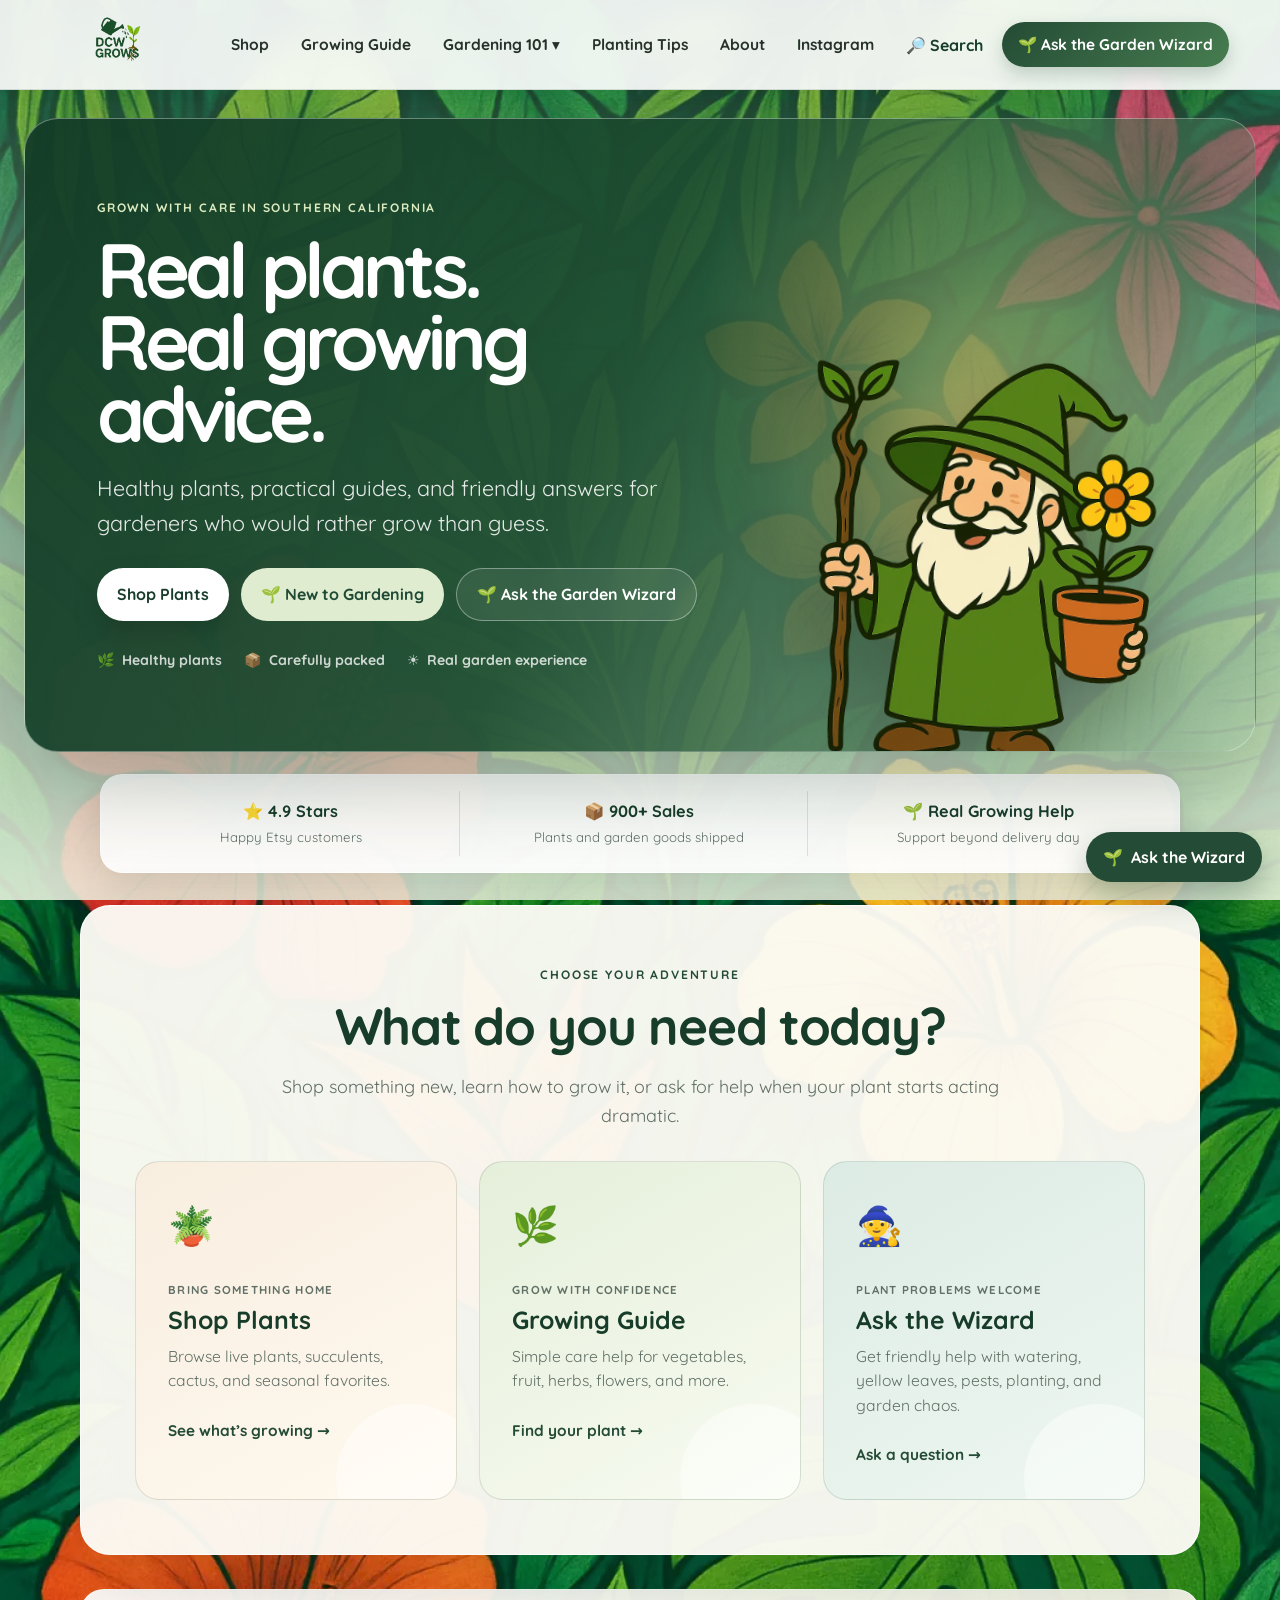
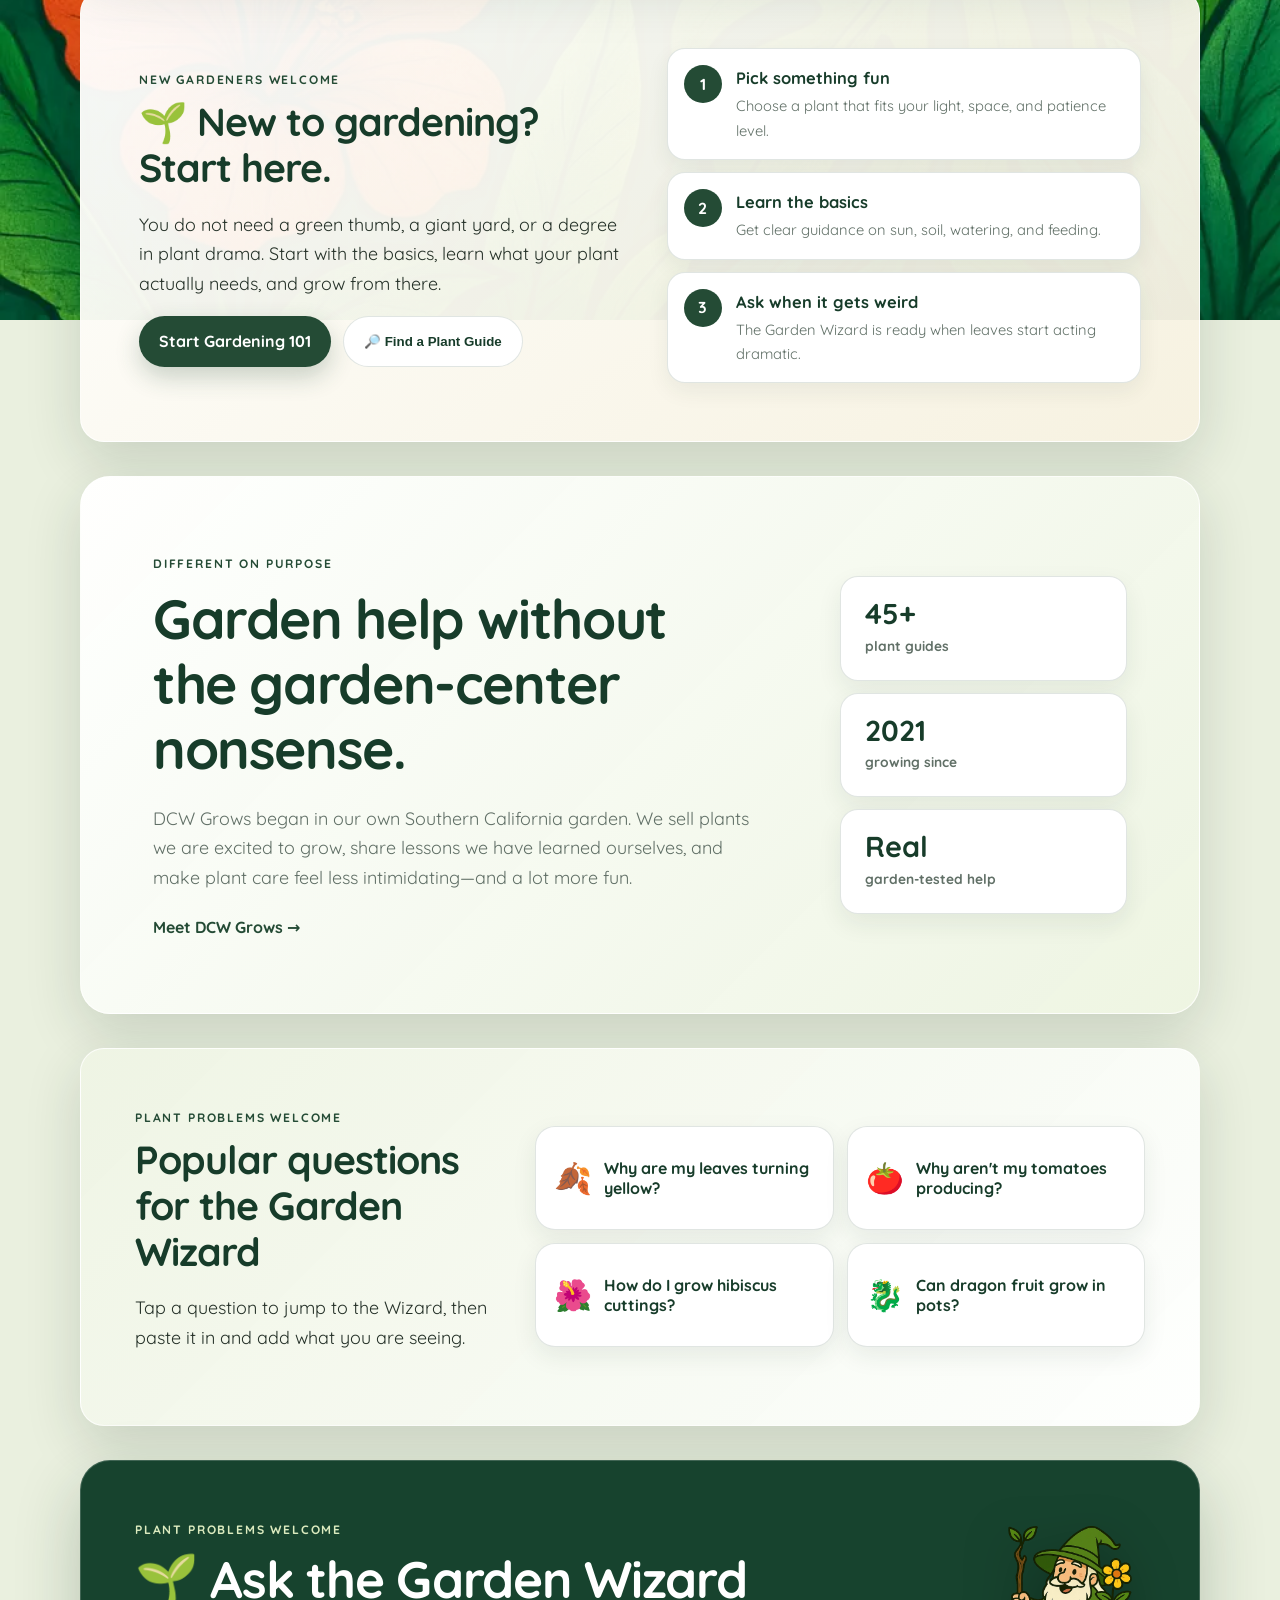
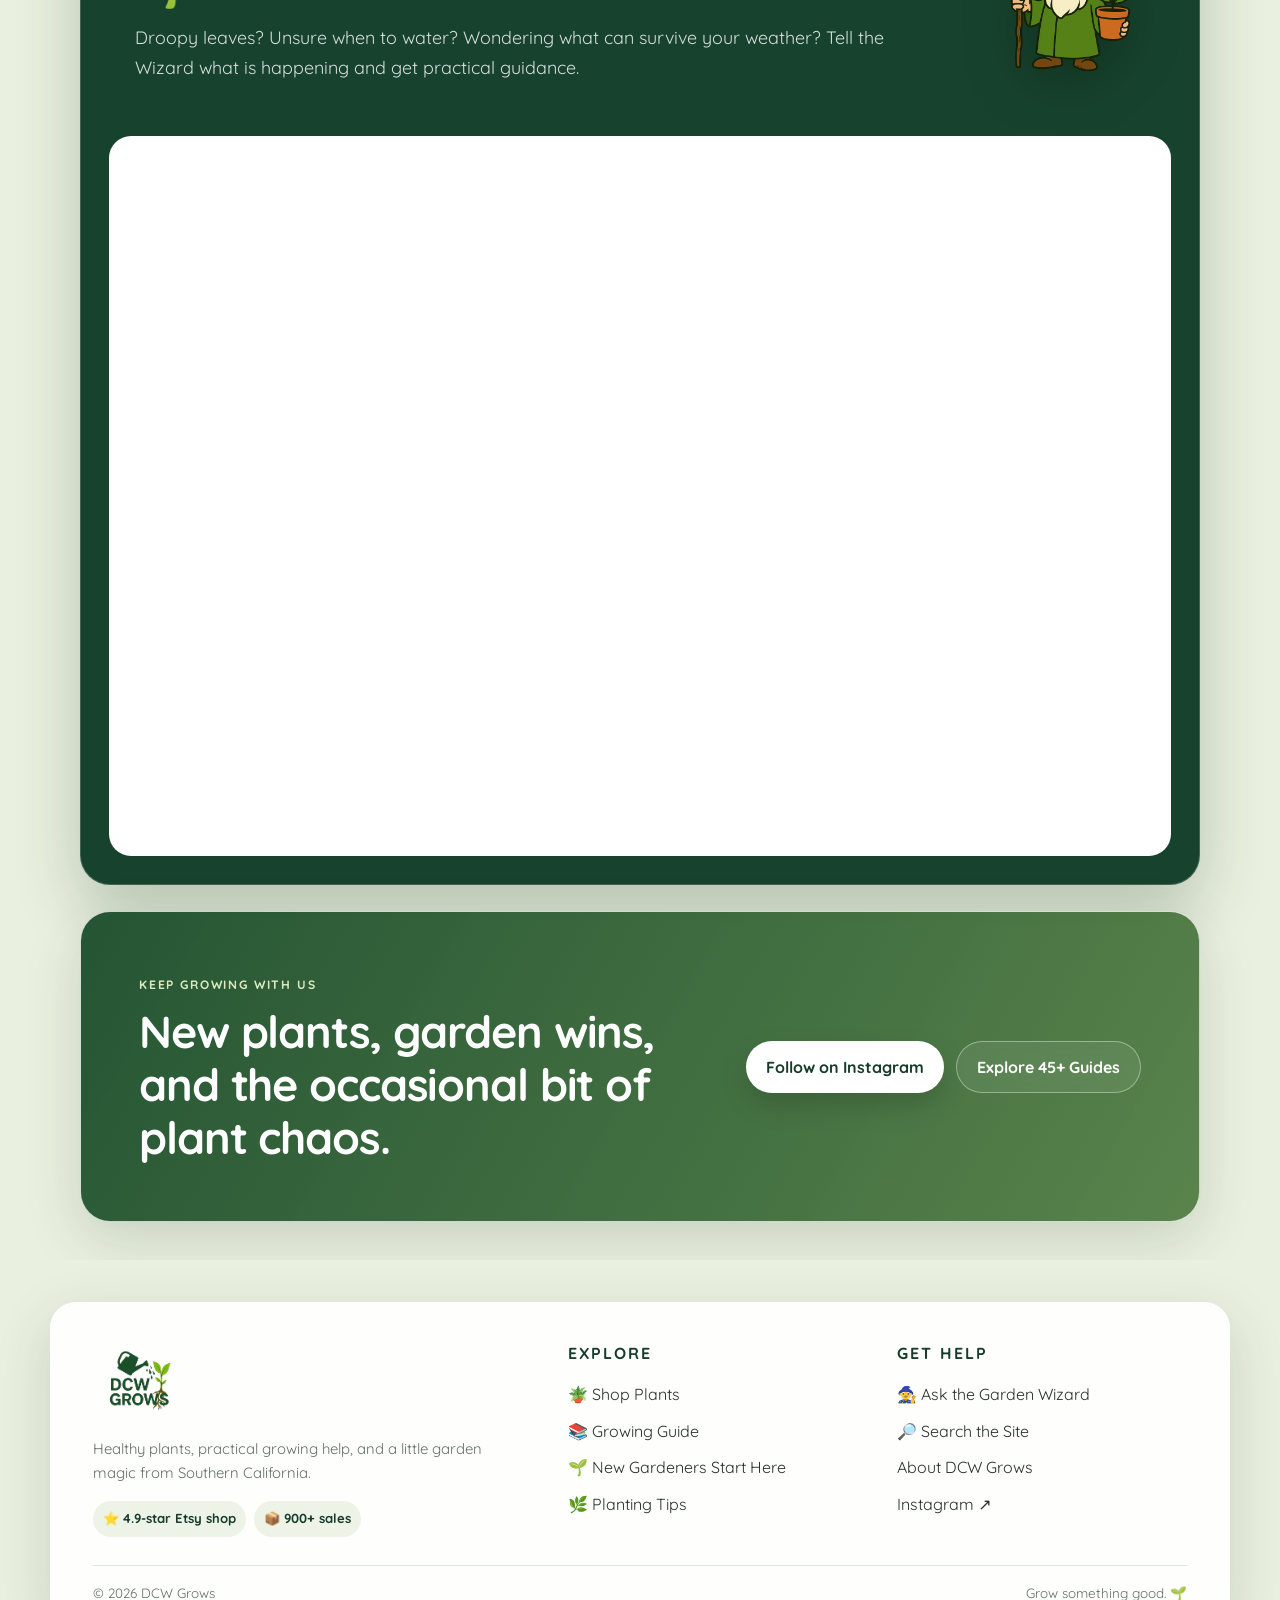
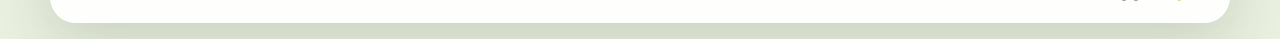
==== commit b03c10f6: "Add files via upload" ====
--- a/index.html
+++ b/index.html
@@ -65,7 +65,7 @@
 <p>Healthy plants, practical guides, and friendly answers for gardeners who would rather grow than guess.</p>
 <div class="btn-row hero-actions">
 <a class="btn btn-light" href="shop.html">Shop Plants</a>
-<a class="btn btn-ghost" href="#garden-wizard">🌱 Ask the Garden Wizard</a>
+<a class="btn btn-new-gardener" href="#start-here">🌱 New to Gardening</a><a class="btn btn-ghost" href="#garden-wizard">🌱 Ask the Garden Wizard</a>
 </div>
 <ul aria-label="Why shop DCW Grows" class="hero-proof">
 <li><span>🌿</span> Healthy plants</li>
--- a/dcw-ui-v7.css
+++ b/dcw-ui-v7.css
@@ -349,3 +349,5 @@
   .floating-wizard{right:12px;bottom:12px;padding:11px 14px}.floating-wizard span:last-child{font-size:.85rem}
   .site-search-modal{padding-top:5vh}.search-dialog{border-radius:23px}
 }
+
+.hero-cta-row{display:flex;flex-wrap:wrap;gap:12px}.btn-new-gardener{background:#dfeccf;color:#1f4a35}@media(max-width:760px){.hero-cta-row{display:grid;grid-template-columns:1fr}.hero-cta-row .btn{width:100%}}
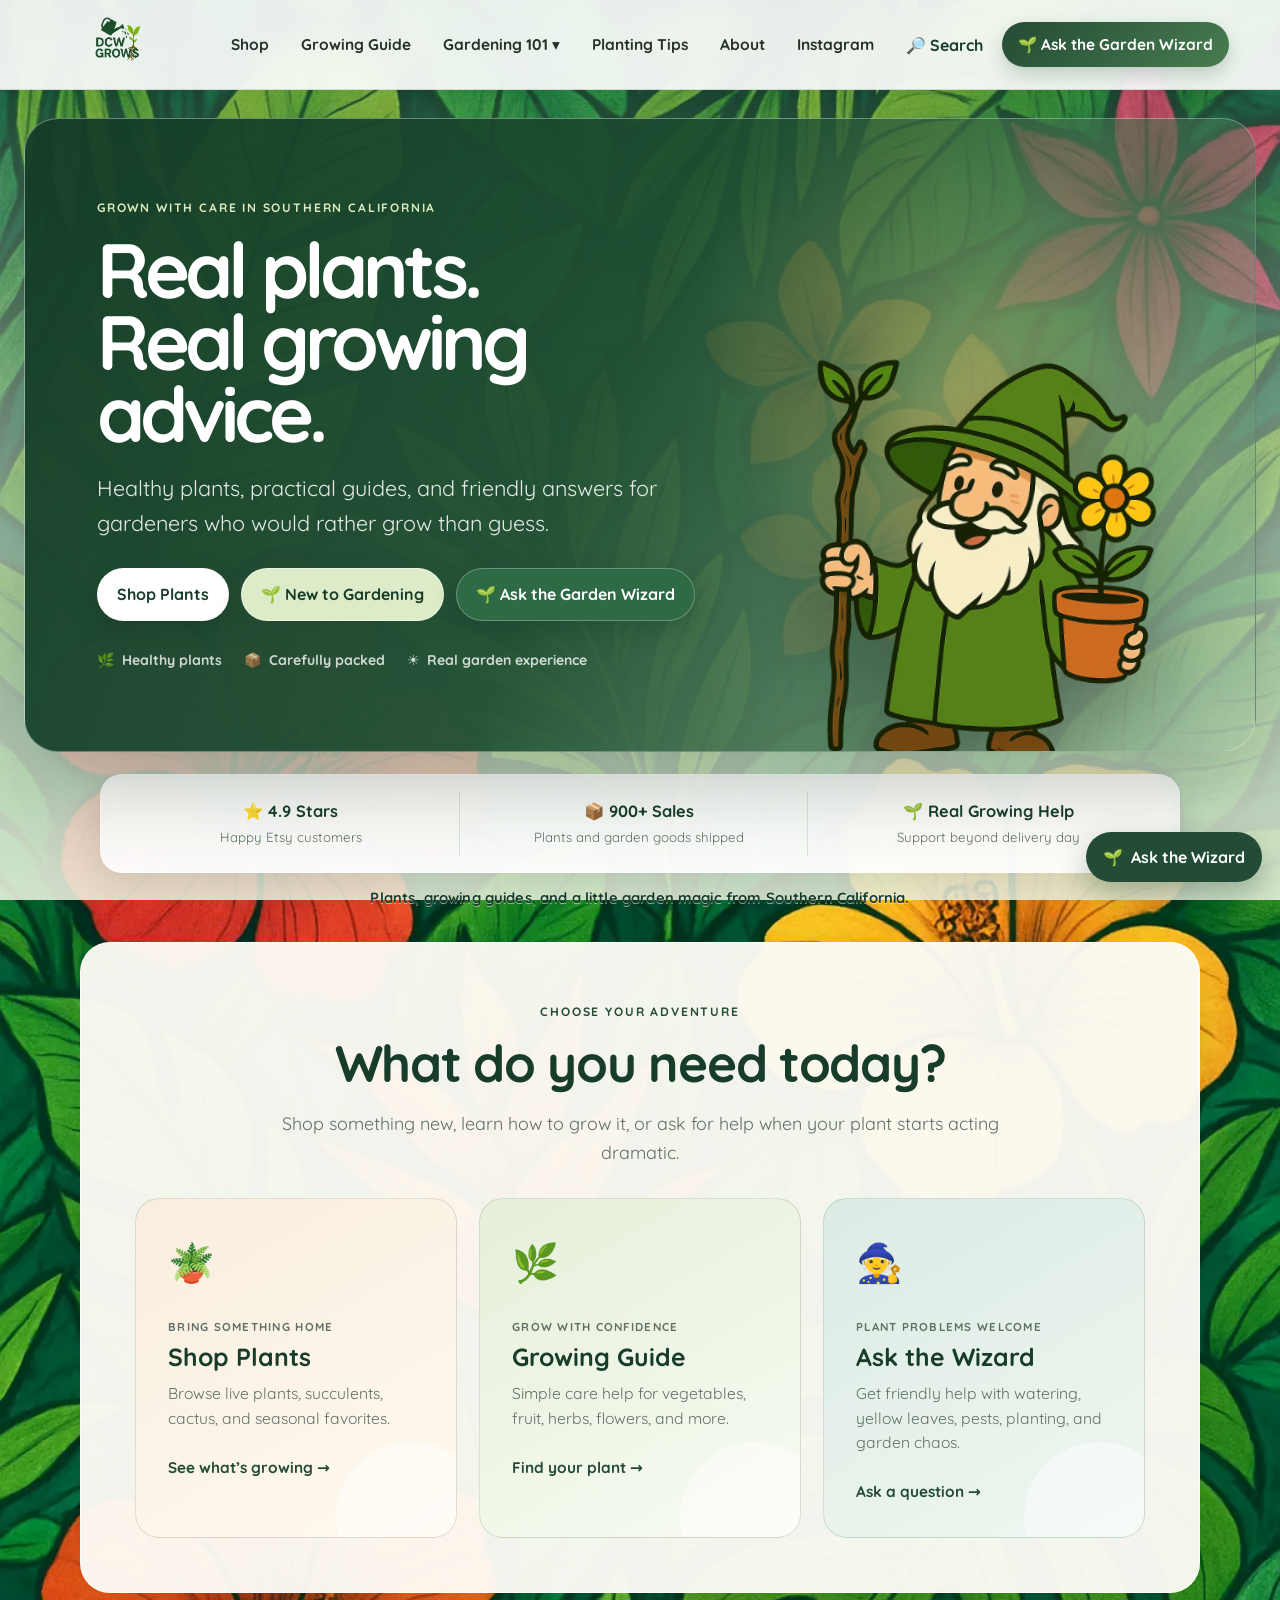
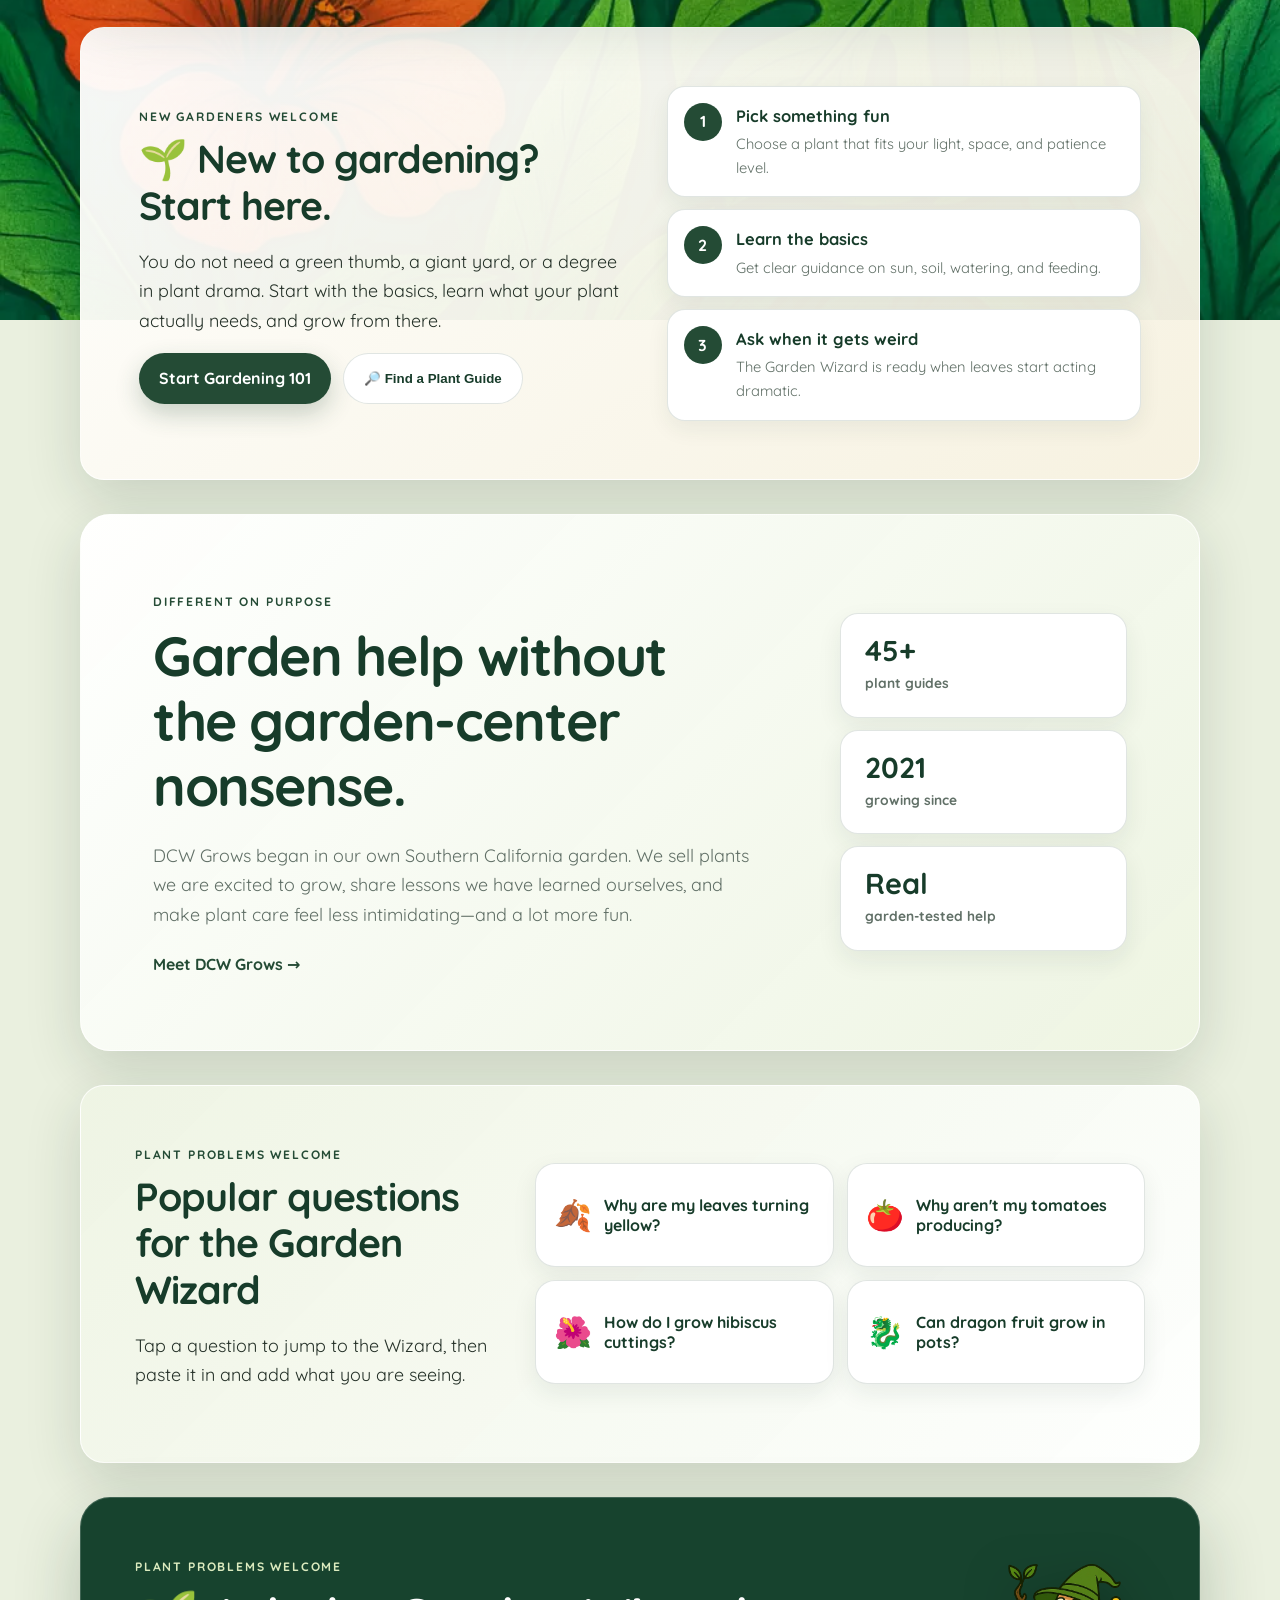
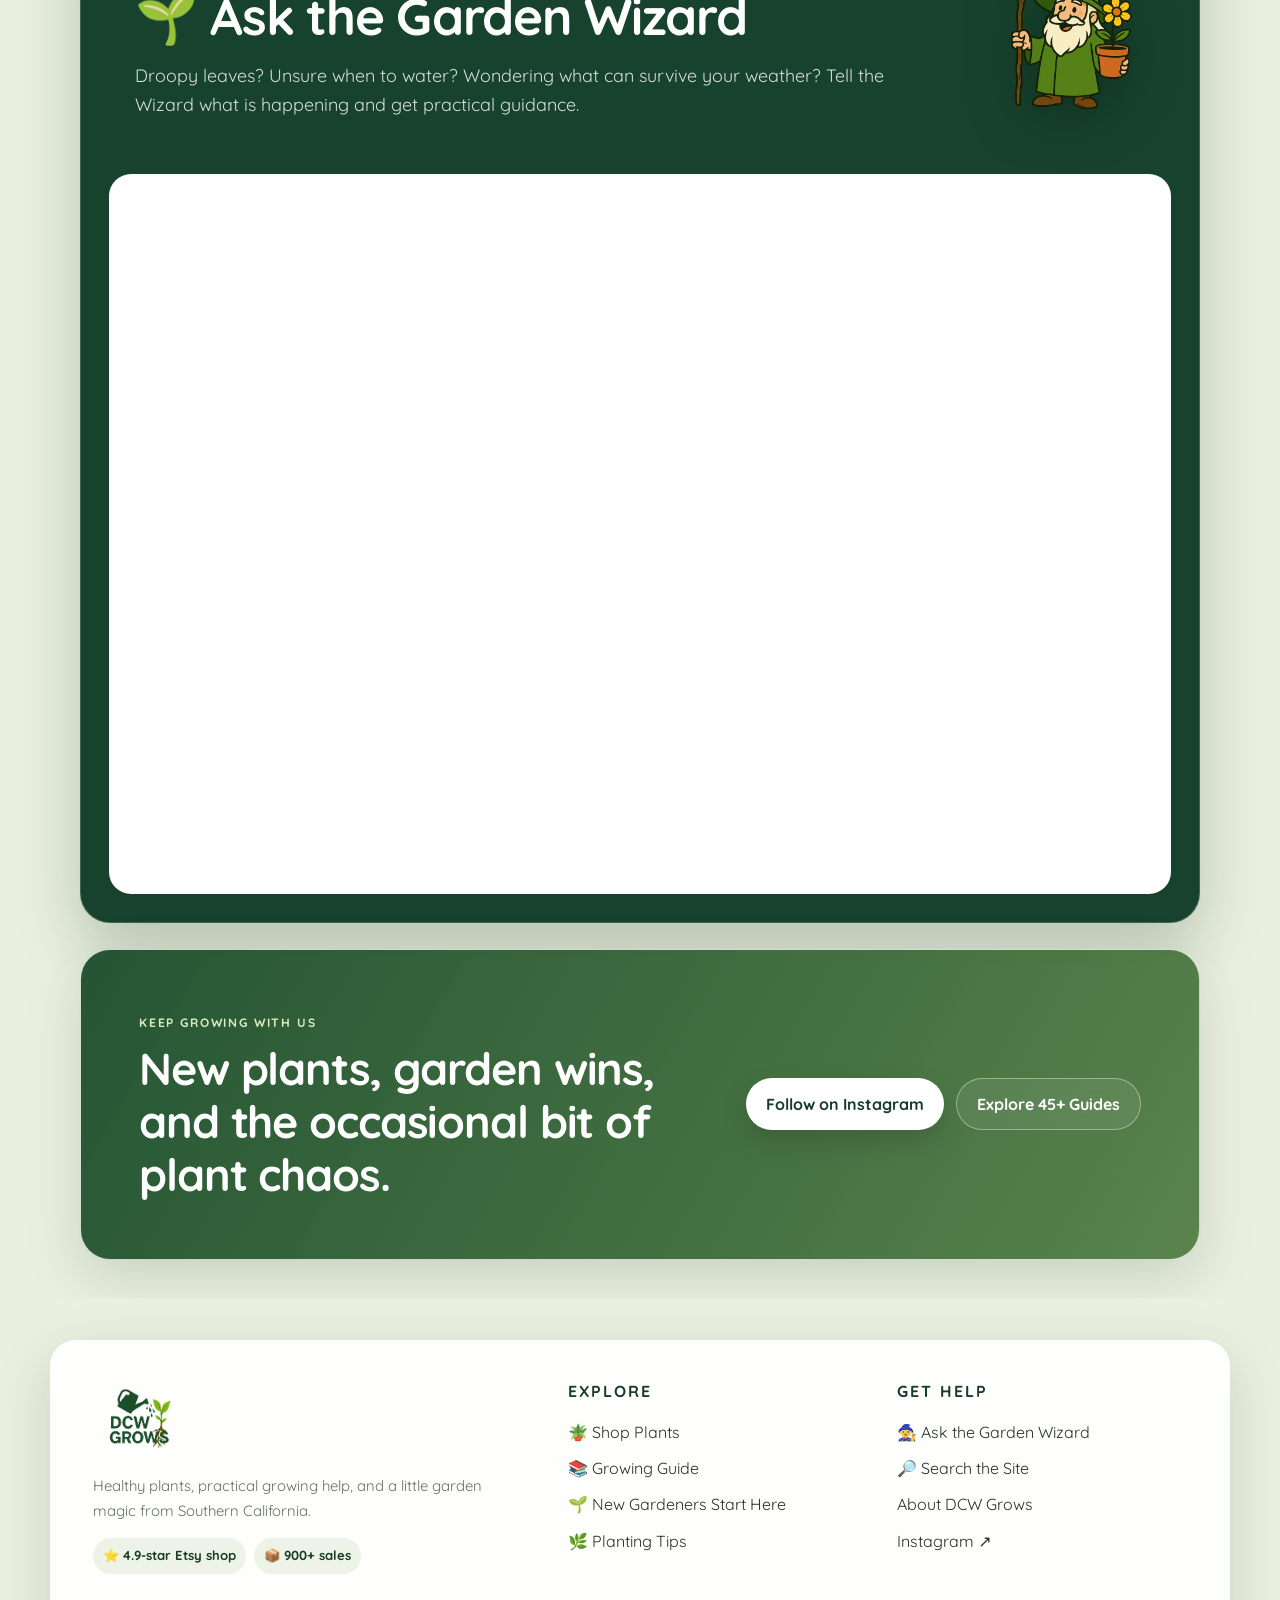
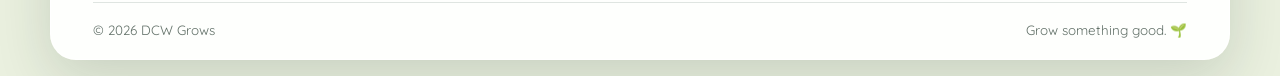
==== commit c555db1e: "Add files via upload" ====
--- a/index.html
+++ b/index.html
@@ -23,7 +23,7 @@
 <link crossorigin="" href="https://fonts.gstatic.com" rel="preconnect"/>
 <link href="https://fonts.googleapis.com/css2?family=Quicksand:wght@500;600;700&amp;display=swap" rel="stylesheet"/>
 <link as="image" href="tropical-background.webp" rel="preload"/>
-<link href="dcw-ui-v7.css?v=20260715-7" rel="stylesheet"/>
+<link href="dcw-ui-v9.css?v=20260715-9" rel="stylesheet"/>
 <script async="" src="https://www.googletagmanager.com/gtag/js?id=G-GFB1YDW450"></script>
 <script>window.dataLayer=window.dataLayer||[];function gtag(){dataLayer.push(arguments)}gtag('js',new Date());gtag('config','G-GFB1YDW450');</script>
 <script type="application/ld+json">
@@ -63,9 +63,9 @@
 <span class="eyebrow light">Grown with care in Southern California</span>
 <h1 id="hero-title">Real plants.<br/>Real growing advice.</h1>
 <p>Healthy plants, practical guides, and friendly answers for gardeners who would rather grow than guess.</p>
-<div class="btn-row hero-actions">
-<a class="btn btn-light" href="shop.html">Shop Plants</a>
-<a class="btn btn-new-gardener" href="#start-here">🌱 New to Gardening</a><a class="btn btn-ghost" href="#garden-wizard">🌱 Ask the Garden Wizard</a>
+<div class="btn-row hero-actions hero-cta-row">
+<a class="btn btn-light btn-shop-plants" href="shop.html">Shop Plants</a>
+<a class="btn btn-new-gardener" href="#start-here">🌱 New to Gardening</a><a class="btn btn-ghost btn-ask-wizard" href="#garden-wizard">🌱 Ask the Garden Wizard</a>
 </div>
 <ul aria-label="Why shop DCW Grows" class="hero-proof">
 <li><span>🌿</span> Healthy plants</li>
@@ -81,7 +81,7 @@
 <div><strong>⭐ 4.9 Stars</strong><span>Happy Etsy customers</span></div>
 <div><strong>📦 900+ Sales</strong><span>Plants and garden goods shipped</span></div>
 <div><strong>🌱 Real Growing Help</strong><span>Support beyond delivery day</span></div>
-</section>
+</section><p class="trust-brand-line">Plants, growing guides, and a little garden magic from Southern California.</p>
 <section aria-labelledby="path-heading" class="path-v2">
 <div class="path-heading-wrap">
 <span class="eyebrow">Choose your adventure</span>
@@ -204,6 +204,6 @@
 </section>
 </div><a aria-label="Ask the Garden Wizard" class="floating-wizard" href="index.html#garden-wizard">
 <span aria-hidden="true">🌱</span><span>Ask the Wizard</span>
-</a><script defer="" src="dcw-ui-v7.js?v=20260715-7"></script>
+</a><script defer="" src="dcw-ui-v9.js?v=20260715-9"></script>
 </body>
 </html>
--- a/dcw-ui-v9.css
+++ b/dcw-ui-v9.css
@@ -0,0 +1,425 @@
+
+:root{--forest:#244b35;--forest2:#173c2a;--leaf:#6f9e57;--lime:#b8d27f;--cream:#f7f3e8;--paper:rgba(255,255,255,.94);--ink:#263229;--muted:#617067;--gold:#d7a44a;--line:rgba(36,75,53,.14);--shadow:0 18px 55px rgba(22,52,36,.16);--radius:24px}
+*{box-sizing:border-box}html{scroll-behavior:smooth}body{margin:0;color:var(--ink);font-family:'Quicksand',system-ui,sans-serif;background:#eaf0df url('tropical-background.webp') center/cover fixed no-repeat;line-height:1.65}body:before{content:'';position:fixed;inset:0;z-index:-1;background:linear-gradient(135deg,rgba(235,242,221,.72),rgba(255,250,238,.58))}
+a{color:inherit}img{max-width:100%;height:auto}.skip-link{position:absolute;left:-999px;top:8px;background:#fff;padding:10px 14px;z-index:100}.skip-link:focus{left:8px}
+nav,.dcw-nav{position:sticky;top:0;z-index:1000;display:flex;align-items:center;justify-content:space-between;padding:10px clamp(14px,4vw,44px);background:rgba(255,255,255,.91);border-bottom:1px solid var(--line);box-shadow:0 8px 25px rgba(20,50,33,.08);backdrop-filter:blur(16px)}
+.logo img,.dcw-logo img{width:56px;filter:drop-shadow(0 4px 8px rgba(0,0,0,.12))}.menu,.dcw-menu{display:flex;align-items:center;gap:6px}.menu>a,.menu .dropdown>a,.dcw-menu>a,.dcw-dropdown>a{padding:10px 13px;border-radius:999px;font-weight:700;text-decoration:none;font-size:.97rem}.menu>a:hover,.menu .dropdown>a:hover,.dcw-menu>a:hover,.dcw-dropdown>a:hover,.menu a[aria-current=page],.dcw-menu a[aria-current=page]{background:#e9f0df;color:var(--forest2)}
+.menu-toggle,.dcw-menu-toggle{display:none;border:0;background:#edf3e6;color:var(--forest2);width:44px;height:44px;border-radius:14px;font-size:1.45rem;cursor:pointer}.dropdown,.dcw-dropdown{position:relative}.dropdown-content,.dcw-dropdown-content{display:none;position:absolute;top:calc(100% + 8px);right:0;min-width:235px;padding:8px;background:#fff;border:1px solid var(--line);border-radius:18px;box-shadow:var(--shadow)}.dropdown:hover .dropdown-content,.dropdown.open .dropdown-content,.dcw-dropdown:hover .dcw-dropdown-content,.dcw-dropdown.open .dcw-dropdown-content{display:block}.dropdown-content a,.dcw-dropdown-content a{display:block;padding:10px 12px;text-decoration:none;border-radius:10px;font-weight:650}.dropdown-content a:hover,.dcw-dropdown-content a:hover{background:#edf3e6}
+main{display:block}.site-shell{width:min(1180px,calc(100% - 28px));margin:auto}.glass-card,section,.section-header,.plant-section,.wrap .hero,.wrap .store{border:1px solid rgba(255,255,255,.75);background:var(--paper);border-radius:var(--radius);box-shadow:var(--shadow)}
+h1,h2,h3{color:var(--forest2);line-height:1.18}h1{font-size:clamp(2.15rem,6vw,4.3rem);letter-spacing:-.045em}h2{font-size:clamp(1.55rem,3.5vw,2.45rem);letter-spacing:-.025em}p{font-size:clamp(1rem,1.5vw,1.12rem)}
+.btn-row{display:flex;flex-wrap:wrap;gap:12px;justify-content:center}.btn{display:inline-flex;align-items:center;justify-content:center;gap:8px;min-height:48px;padding:12px 20px;border-radius:999px;text-decoration:none;font-weight:800;transition:.2s ease}.btn-primary{background:var(--forest);color:#fff;box-shadow:0 10px 24px rgba(36,75,53,.24)}.btn-primary:hover{transform:translateY(-2px);background:var(--forest2)}.btn-secondary{background:#fff;color:var(--forest2);border:1px solid var(--line)}.btn-secondary:hover{transform:translateY(-2px);background:#eff4e8}
+.dcw-footer,footer{width:min(1180px,calc(100% - 28px));margin:34px auto 18px;padding:25px;text-align:center;background:rgba(255,255,255,.88);border:1px solid var(--line);border-radius:22px;box-shadow:0 14px 35px rgba(22,52,36,.1)}footer p{margin:0;font-size:.93rem}
+.section-header{width:min(1100px,calc(100% - 28px));margin:34px auto 22px;padding:clamp(28px,5vw,54px);text-align:center}.section-header h1{margin:.15em 0}.section-header p{max-width:760px;margin:8px auto}.plant-section{width:min(1140px,calc(100% - 28px));margin:0 auto 35px;padding:clamp(18px,4vw,38px)}
+.plant-grid{display:grid!important;grid-template-columns:repeat(auto-fit,minmax(130px,1fr));gap:14px!important;margin-top:22px!important}.plant-card{width:auto!important;height:145px!important;margin:0!important;border:1px solid var(--line)!important;border-radius:19px!important;box-shadow:0 8px 20px rgba(20,50,33,.09)!important;cursor:pointer;transition:.2s ease}.plant-card:hover{transform:translateY(-4px)!important;box-shadow:0 15px 30px rgba(20,50,33,.15)!important}.plant-card:focus-visible{outline:3px solid var(--gold);outline-offset:3px}.plant-card span{font-size:2.35rem!important}.plant-card p{font-size:.92rem!important;line-height:1.2!important;padding:0 7px!important}
+.guide-tools{width:min(880px,100%);margin:20px auto 5px;display:flex;gap:10px;justify-content:center;flex-wrap:wrap}.guide-search{width:min(520px,100%);padding:14px 18px;border:2px solid rgba(36,75,53,.18);border-radius:999px;font:inherit;background:#fff}.guide-search:focus{outline:none;border-color:var(--leaf);box-shadow:0 0 0 4px rgba(111,158,87,.16)}.search-status{text-align:center;color:var(--muted);font-weight:700}
+.modal{backdrop-filter:blur(8px)}.modal-content{border-radius:24px!important;border:1px solid var(--line)!important;box-shadow:0 30px 80px rgba(0,0,0,.25)!important}.close{border:0;background:#edf3e6;border-radius:50%;width:38px;height:38px;display:grid;place-items:center}
+@media(max-width:768px){body{background-attachment:scroll}.menu-toggle,.dcw-menu-toggle{display:block}.menu,.dcw-menu{display:none;position:absolute;top:72px;right:14px;left:14px;flex-direction:column;align-items:stretch;padding:13px;background:#fff;border:1px solid var(--line);border-radius:20px;box-shadow:var(--shadow)}.menu.active,.dcw-menu.active{display:flex}.menu>a,.menu .dropdown>a,.dcw-menu>a,.dcw-dropdown>a{display:block;padding:12px 14px}.dropdown-content,.dcw-dropdown-content{position:static;box-shadow:none;border:0;background:#f2f6ec;margin-top:4px}.dropdown:hover .dropdown-content,.dcw-dropdown:hover .dcw-dropdown-content{display:none}.dropdown.active .dropdown-content,.dcw-dropdown.active .dcw-dropdown-content{display:block}.plant-grid{grid-template-columns:repeat(2,minmax(0,1fr))}.plant-card{height:132px!important}.modal-content{width:calc(100% - 20px)!important;margin:3vh auto!important;max-height:94vh!important;overflow:auto!important}}
+
+/* Featured Garden Wizard navigation action */
+.menu .wizard-nav,.dcw-menu .wizard-nav{
+  background:linear-gradient(135deg,var(--forest),#477d50);
+  color:#fff;
+  padding:10px 16px;
+  box-shadow:0 8px 18px rgba(36,75,53,.22);
+  white-space:nowrap;
+}
+.menu .wizard-nav:hover,.dcw-menu .wizard-nav:hover{
+  background:linear-gradient(135deg,var(--forest2),var(--forest));
+  color:#fff;
+  transform:translateY(-1px);
+}
+@media(max-width:768px){
+  .menu .wizard-nav,.dcw-menu .wizard-nav{
+    margin-top:5px;
+    text-align:center;
+    padding:13px 16px;
+  }
+}
+
+/* ===== DCW Grows homepage — boutique tropical redesign ===== */
+.brand-logo img{width:clamp(112px,10vw,150px);max-height:64px;object-fit:contain;filter:none}
+.site-header nav{min-height:78px;padding-block:7px}
+.home-page{background-position:center top}
+.home-page:before{background:linear-gradient(180deg,rgba(28,66,42,.14),rgba(238,244,226,.62) 60%,rgba(238,244,226,.88))}
+.hero-v2{position:relative;width:min(1320px,calc(100% - 32px));min-height:clamp(580px,74vh,760px);margin:22px auto 0;padding:clamp(42px,7vw,92px);display:grid;grid-template-columns:minmax(0,1.05fr) minmax(300px,.75fr);align-items:center;gap:40px;overflow:hidden;border:1px solid rgba(255,255,255,.35);border-radius:34px;background:linear-gradient(110deg,rgba(20,60,39,.96) 0%,rgba(27,75,47,.93) 46%,rgba(37,93,54,.66) 72%,rgba(37,93,54,.18) 100%);box-shadow:0 30px 90px rgba(20,52,34,.28);isolation:isolate}
+.hero-v2:before{content:"";position:absolute;inset:0;background:radial-gradient(circle at 78% 38%,rgba(255,222,122,.22),transparent 28%),linear-gradient(90deg,transparent 55%,rgba(255,255,255,.08));z-index:-1}
+.hero-v2-copy{max-width:720px;position:relative;z-index:2}.eyebrow{display:inline-block;color:var(--forest);font-size:.76rem;font-weight:800;text-transform:uppercase;letter-spacing:.15em}.eyebrow.light{color:#dcebbf}.hero-v2 h1{margin:.18em 0 .28em;color:#fff;font-size:clamp(3rem,6.4vw,6.3rem);line-height:.94;letter-spacing:-.065em;text-align:left}.hero-v2 p{max-width:650px;margin:0 0 28px;color:rgba(255,255,255,.88);font-size:clamp(1.08rem,1.8vw,1.35rem);line-height:1.6}.hero-actions{justify-content:flex-start}.btn-light{background:#fff;color:var(--forest2);box-shadow:0 12px 28px rgba(0,0,0,.16)}.btn-light:hover{transform:translateY(-2px);background:#f7f5eb}.btn-ghost{color:#fff;background:rgba(255,255,255,.08);border:1px solid rgba(255,255,255,.38);backdrop-filter:blur(8px)}.btn-ghost:hover{transform:translateY(-2px);background:rgba(255,255,255,.16)}.hero-proof{display:flex;flex-wrap:wrap;gap:10px 22px;margin:28px 0 0;padding:0;list-style:none;color:rgba(255,255,255,.78);font-size:.88rem;font-weight:700}.hero-proof li{display:flex;align-items:center;gap:7px}.hero-wizard{position:relative;align-self:end;display:flex;justify-content:center;min-height:500px;z-index:1}.hero-wizard img{position:absolute;bottom:-72px;right:clamp(-30px,0vw,20px);width:min(100%,520px);max-height:650px;object-fit:contain;filter:drop-shadow(0 30px 36px rgba(0,0,0,.28));transform:rotate(1.5deg)}.wizard-glow{position:absolute;inset:13% 0 0;background:radial-gradient(circle,rgba(239,213,112,.45),rgba(155,196,101,.15) 40%,transparent 69%);filter:blur(8px)}
+.path-v2{width:min(1180px,calc(100% - 32px));margin:-44px auto 26px;padding:clamp(34px,5vw,58px);position:relative;z-index:4;background:rgba(251,250,244,.97);border:1px solid rgba(255,255,255,.82);border-radius:30px;box-shadow:0 25px 65px rgba(21,56,36,.18)}.path-heading-wrap{text-align:center;max-width:720px;margin:0 auto 30px}.path-heading-wrap h2{margin:.18em 0 .3em;font-size:clamp(2rem,4vw,3.3rem)}.path-heading-wrap p{margin:0;color:var(--muted)}.path-grid-v2{display:grid;grid-template-columns:repeat(3,1fr);gap:16px}.path-card-v2{position:relative;display:flex;flex-direction:column;min-height:290px;padding:28px;border:1px solid var(--line);border-radius:24px;text-decoration:none;overflow:hidden;transition:transform .22s ease,box-shadow .22s ease,border-color .22s ease}.path-card-v2:before{content:"";position:absolute;inset:auto -30px -55px auto;width:150px;height:150px;border-radius:50%;background:rgba(255,255,255,.42)}.path-card-v2:hover{transform:translateY(-7px);box-shadow:0 20px 38px rgba(23,58,38,.15);border-color:rgba(36,75,53,.28)}.shop-path{background:linear-gradient(150deg,#f8eee0,#fff9ef)}.guide-path{background:linear-gradient(150deg,#e5efda,#f8fbf2)}.help-path{background:linear-gradient(150deg,#dcebe4,#eff7f1)}.path-icon{font-size:2.35rem;margin-bottom:24px}.card-label{display:block;margin-bottom:6px;color:var(--muted);font-size:.72rem;font-weight:800;text-transform:uppercase;letter-spacing:.11em}.path-card-v2 h3{margin:0 0 10px;font-size:1.55rem}.path-card-v2 p{margin:0 0 24px;color:var(--muted);font-size:.98rem;line-height:1.55}.path-card-v2 strong{margin-top:auto;color:var(--forest);font-size:.96rem}
+.brand-story-v2{width:min(1180px,calc(100% - 32px));margin:26px auto;padding:clamp(38px,6vw,72px);display:grid;grid-template-columns:1.35fr .65fr;align-items:center;gap:clamp(35px,7vw,90px);background:linear-gradient(135deg,rgba(255,255,255,.96),rgba(238,244,226,.94));border-radius:30px}.brand-story-copy h2{margin:.2em 0 .4em;font-size:clamp(2rem,4.3vw,3.6rem);max-width:760px}.brand-story-copy p{max-width:760px;margin:0 0 22px;color:var(--muted)}.inline-link{color:var(--forest);font-weight:800;text-decoration:none}.inline-link:hover{text-decoration:underline}.story-stats{display:grid;gap:12px}.story-stats div{padding:22px 24px;background:#fff;border:1px solid var(--line);border-radius:18px;box-shadow:0 10px 25px rgba(22,52,36,.08)}.story-stats strong{display:block;color:var(--forest2);font-size:1.8rem;line-height:1}.story-stats span{display:block;margin-top:7px;color:var(--muted);font-size:.86rem;font-weight:700}
+.wizard-v2{width:min(1180px,calc(100% - 32px));margin:26px auto;padding:0;overflow:hidden;background:#17432e;border:1px solid rgba(255,255,255,.18);border-radius:30px;box-shadow:0 25px 65px rgba(20,54,35,.24)}.wizard-v2-head{display:grid;grid-template-columns:1fr 150px;align-items:center;gap:20px;padding:clamp(30px,5vw,54px);color:#fff}.wizard-v2-head h2{margin:.15em 0 .28em;color:#fff;font-size:clamp(2rem,4vw,3.4rem)}.wizard-v2-head p{max-width:780px;margin:0;color:rgba(255,255,255,.82)}.wizard-v2-head img{max-height:155px;object-fit:contain;filter:drop-shadow(0 15px 24px rgba(0,0,0,.25))}.wizard-frame-v2{margin:0 clamp(14px,2.4vw,28px) clamp(14px,2.4vw,28px);overflow:hidden;border-radius:22px;background:#fff}.wizard-frame-v2 iframe{display:block;height:720px;min-height:720px;border:0}
+.social-cta-v2{width:min(1180px,calc(100% - 32px));margin:26px auto 38px;padding:clamp(34px,5vw,58px);display:flex;justify-content:space-between;align-items:center;gap:36px;background:linear-gradient(120deg,rgba(29,79,46,.97),rgba(82,125,67,.95));border-radius:30px;color:#fff}.social-cta-v2 h2{max-width:750px;margin:.18em 0 0;color:#fff;font-size:clamp(1.8rem,3.5vw,3rem)}.social-cta-v2 .btn-row{flex-shrink:0}
+@media(max-width:980px){.hero-v2{grid-template-columns:1fr .55fr}.hero-wizard img{right:-100px}.path-grid-v2{grid-template-columns:1fr 1fr}.help-path{grid-column:1/-1;min-height:230px}.brand-story-v2{grid-template-columns:1fr}.story-stats{grid-template-columns:repeat(3,1fr)}.social-cta-v2{flex-direction:column;text-align:center}.social-cta-v2 .btn-row{justify-content:center}}
+@media(max-width:768px){.site-header nav{min-height:68px}.brand-logo img{width:104px;max-height:52px}.hero-v2{width:min(100% - 18px,700px);min-height:auto;margin-top:10px;padding:42px 25px 0;grid-template-columns:1fr;text-align:center;border-radius:26px}.hero-v2 h1{text-align:center;font-size:clamp(2.9rem,14vw,4.4rem)}.hero-v2 p{font-size:1.08rem}.hero-actions,.hero-proof{justify-content:center}.hero-wizard{min-height:305px;margin-top:5px}.hero-wizard img{right:50%;bottom:-75px;width:340px;transform:translateX(50%)}.path-v2{width:calc(100% - 18px);margin:-18px auto 18px;padding:34px 18px;border-radius:25px}.path-grid-v2{grid-template-columns:1fr}.help-path{grid-column:auto}.path-card-v2{min-height:245px;padding:24px}.brand-story-v2,.wizard-v2,.social-cta-v2{width:calc(100% - 18px);border-radius:25px}.brand-story-v2{padding:38px 24px;text-align:center}.story-stats{grid-template-columns:1fr}.wizard-v2-head{grid-template-columns:1fr;text-align:center;padding:38px 24px 26px}.wizard-v2-head img{order:-1;margin:auto;max-height:125px}.wizard-frame-v2 iframe{height:680px;min-height:680px}.social-cta-v2{padding:38px 24px}.social-cta-v2 .btn-row{width:100%}.social-cta-v2 .btn{width:100%}}
+@media(max-width:420px){.hero-proof{display:grid;grid-template-columns:1fr 1fr;gap:10px}.hero-proof li:last-child{grid-column:1/-1;justify-content:center}.hero-actions .btn{width:100%}.path-heading-wrap h2{font-size:2rem}}
+
+/* Superman mobile spacing refinement — July 2026 */
+@media (max-width: 768px) {
+  .hero-v2 {
+    padding: 38px 24px 22px;
+    gap: 22px;
+  }
+
+  .hero-v2-copy {
+    padding-bottom: 4px;
+  }
+
+  .hero-v2 p {
+    margin-bottom: 24px;
+  }
+
+  .hero-actions {
+    gap: 14px;
+    margin-bottom: 24px;
+  }
+
+  .hero-proof {
+    margin-top: 0;
+    padding: 2px 0 0;
+    row-gap: 13px;
+    column-gap: 18px;
+  }
+
+  .hero-wizard {
+    min-height: 350px;
+    margin-top: 8px;
+    overflow: hidden;
+  }
+
+  .hero-wizard img {
+    bottom: -48px;
+    width: min(390px, 92vw);
+  }
+
+  .path-v2 {
+    margin: 18px auto 22px;
+    padding: 40px 20px 24px;
+  }
+
+  .path-heading-wrap {
+    margin-bottom: 28px;
+    padding: 0 6px;
+  }
+
+  .path-heading-wrap h2 {
+    margin-top: .28em;
+    margin-bottom: .36em;
+    line-height: 1.08;
+  }
+
+  .path-heading-wrap p {
+    line-height: 1.55;
+  }
+
+  .path-grid-v2 {
+    gap: 20px;
+  }
+
+  .path-card-v2 {
+    min-height: 0;
+    padding: 28px 26px;
+    border-radius: 23px;
+  }
+
+  .path-icon {
+    margin-bottom: 18px;
+  }
+
+  .path-card-v2 h3 {
+    margin-bottom: 8px;
+  }
+
+  .path-card-v2 p {
+    margin-bottom: 22px;
+  }
+}
+
+@media (max-width: 420px) {
+  .hero-v2 {
+    padding: 34px 20px 20px;
+  }
+
+  .hero-actions {
+    gap: 12px;
+  }
+
+  .hero-proof {
+    grid-template-columns: 1fr;
+    justify-items: center;
+  }
+
+  .hero-proof li,
+  .hero-proof li:last-child {
+    grid-column: auto;
+    justify-content: center;
+  }
+
+  .hero-wizard {
+    min-height: 330px;
+  }
+
+  .hero-wizard img {
+    bottom: -42px;
+    width: min(365px, 96vw);
+  }
+
+  .path-v2 {
+    padding: 36px 16px 20px;
+  }
+
+  .path-grid-v2 {
+    gap: 18px;
+  }
+
+  .path-card-v2 {
+    padding: 26px 22px;
+  }
+}
+
+/* ===== Production-grade final layout pass ===== */
+.site-header{position:relative;z-index:1000}
+.site-header nav{width:100%;max-width:none;margin:0;border-radius:0}
+.home-page main{overflow:hidden}
+
+@media (min-width: 981px){
+  .site-header nav{padding-inline:clamp(28px,4vw,68px)}
+  .brand-logo img{width:132px;max-height:68px}
+  .hero-v2{
+    width:min(1240px,calc(100% - 48px));
+    min-height:620px;
+    margin-top:28px;
+    padding:68px 72px 44px;
+    grid-template-columns:minmax(0,1.08fr) minmax(360px,.72fr);
+    gap:48px;
+  }
+  .hero-v2 h1{font-size:clamp(4.3rem,6vw,6.4rem);max-width:760px}
+  .hero-v2-copy{align-self:center;padding-bottom:30px}
+  .hero-wizard{min-height:520px}
+  .hero-wizard img{right:-8px;bottom:-62px;width:min(100%,500px)}
+  .path-v2{width:min(1120px,calc(100% - 48px));margin:32px auto 30px;padding:54px}
+  .path-grid-v2{gap:22px}
+  .path-card-v2{min-height:310px;padding:32px}
+  .brand-story-v2,.wizard-v2,.social-cta-v2{width:min(1120px,calc(100% - 48px))}
+}
+
+@media (min-width:769px) and (max-width:1100px){
+  .menu,.dcw-menu{gap:2px}
+  .menu>a,.menu .dropdown>a,.dcw-menu>a,.dcw-dropdown>a{padding:9px 9px;font-size:.88rem}
+  .menu .wizard-nav,.dcw-menu .wizard-nav{padding:9px 12px}
+}
+
+@media (max-width:768px){
+  .site-header nav{padding:8px 14px}
+  .brand-logo img{width:96px;max-height:50px}
+  .hero-v2{
+    width:calc(100% - 20px);
+    margin:10px auto 0;
+    padding:38px 22px 0;
+    gap:12px;
+    border-radius:28px;
+  }
+  .hero-v2-copy{padding-bottom:0}
+  .hero-v2 h1{margin-top:.22em;font-size:clamp(2.75rem,13vw,4rem);line-height:.98}
+  .hero-v2 p{margin-bottom:22px;line-height:1.55}
+  .hero-actions{margin-bottom:22px}
+  .hero-proof{margin:0 auto 4px;max-width:360px}
+  .hero-wizard{min-height:360px;margin-top:4px}
+  .hero-wizard img{bottom:-45px;width:min(390px,96vw)}
+  .path-v2{
+    width:calc(100% - 20px);
+    margin:18px auto 22px;
+    padding:42px 20px 24px;
+    border-radius:28px;
+  }
+  .path-heading-wrap{margin-bottom:30px}
+  .path-grid-v2{gap:20px}
+  .path-card-v2{padding:28px 26px;min-height:0}
+}
+
+@media (max-width:430px){
+  .hero-v2{padding:34px 18px 0}
+  .hero-actions{display:grid;grid-template-columns:1fr;width:100%}
+  .hero-actions .btn{width:100%;min-height:54px}
+  .hero-proof{display:flex;justify-content:center;gap:12px 18px}
+  .hero-proof li:last-child{grid-column:auto}
+  .hero-wizard{min-height:340px}
+  .path-v2{padding:38px 16px 20px}
+  .path-card-v2{padding:26px 22px}
+}
+
+
+/* ===== Mobile sticky header + always-visible Garden Wizard CTA ===== */
+.mobile-wizard-cta{display:none}
+@media (max-width:768px){
+  .site-header{
+    position:sticky;
+    top:0;
+    z-index:3000;
+    width:100%;
+  }
+  .site-header nav{
+    position:relative;
+    top:auto;
+    min-height:68px;
+    display:grid;
+    grid-template-columns:auto minmax(0,1fr) auto;
+    align-items:center;
+    gap:10px;
+    padding:8px max(12px,env(safe-area-inset-right)) 8px max(12px,env(safe-area-inset-left));
+    background:rgba(255,255,255,.96);
+    box-shadow:0 8px 24px rgba(20,50,33,.12);
+    backdrop-filter:blur(18px) saturate(1.2);
+    -webkit-backdrop-filter:blur(18px) saturate(1.2);
+  }
+  .brand-logo,.logo{justify-self:start;min-width:0}
+  .brand-logo img,.logo img{display:block;width:88px;max-height:48px;object-fit:contain}
+  .mobile-wizard-cta{
+    display:inline-flex;
+    align-items:center;
+    justify-content:center;
+    justify-self:end;
+    min-width:0;
+    min-height:42px;
+    padding:9px 13px;
+    border-radius:999px;
+    background:linear-gradient(135deg,var(--forest),#477d50);
+    color:#fff;
+    text-decoration:none;
+    font-size:.78rem;
+    font-weight:800;
+    line-height:1.05;
+    white-space:nowrap;
+    box-shadow:0 8px 18px rgba(36,75,53,.22);
+  }
+  .menu-toggle,.dcw-menu-toggle{
+    display:grid;
+    place-items:center;
+    justify-self:end;
+    flex:0 0 44px;
+    width:44px;
+    height:44px;
+  }
+  .menu,.dcw-menu{
+    position:fixed;
+    top:calc(68px + env(safe-area-inset-top,0px));
+    right:12px;
+    left:12px;
+    max-height:calc(100dvh - 84px - env(safe-area-inset-top,0px));
+    overflow:auto;
+  }
+  html{scroll-padding-top:82px}
+}
+@media (max-width:390px){
+  .site-header nav{grid-template-columns:auto minmax(0,1fr) 42px;gap:7px;padding-inline:9px}
+  .brand-logo img,.logo img{width:76px;max-height:44px}
+  .mobile-wizard-cta{padding:8px 10px;font-size:.71rem}
+}
+@media (max-width:350px){
+  .mobile-wizard-cta span{font-size:0}
+  .mobile-wizard-cta span:after{content:'Ask Wizard';font-size:.7rem}
+  .brand-logo img,.logo img{width:68px}
+}
+
+
+/* ===== DCW Grows v7 utility, trust, search, footer and beginner experience ===== */
+.nav-search{border:0;background:transparent;color:var(--forest2);padding:10px 13px;border-radius:999px;font:inherit;font-weight:800;cursor:pointer}
+.nav-search:hover{background:#e9f0df}
+.trust-strip{width:min(1080px,calc(100% - 28px));margin:22px auto 0;padding:16px 22px;display:grid;grid-template-columns:repeat(3,1fr);gap:12px;background:rgba(255,255,255,.9);border:1px solid rgba(255,255,255,.8);border-radius:22px;box-shadow:0 14px 36px rgba(22,52,36,.12)}
+.trust-strip div{display:flex;flex-direction:column;align-items:center;text-align:center;padding:7px 12px;border-right:1px solid var(--line)}
+.trust-strip div:last-child{border-right:0}.trust-strip strong{color:var(--forest2);font-size:1.02rem}.trust-strip span{color:var(--muted);font-size:.83rem;margin-top:2px}
+.start-here-section{width:min(1120px,calc(100% - 28px));margin:34px auto;display:grid;grid-template-columns:1.02fr .98fr;gap:34px;padding:clamp(28px,5vw,58px);align-items:center;background:linear-gradient(145deg,rgba(255,255,255,.96),rgba(246,241,224,.96))}
+.start-copy h2{margin:.2em 0}.start-copy p{max-width:620px}.start-actions{justify-content:flex-start}
+.starter-steps{display:grid;gap:12px}.starter-steps article{display:flex;gap:14px;align-items:flex-start;padding:16px;background:#fff;border:1px solid var(--line);border-radius:18px;box-shadow:0 8px 22px rgba(22,52,36,.07)}
+.starter-steps article>span{display:grid;place-items:center;flex:0 0 38px;height:38px;border-radius:50%;background:var(--forest);color:#fff;font-weight:900}
+.starter-steps strong{color:var(--forest2);font-size:1.03rem}.starter-steps p{margin:2px 0 0;font-size:.92rem;color:var(--muted)}
+.popular-questions{width:min(1120px,calc(100% - 28px));margin:34px auto;padding:clamp(28px,5vw,54px);display:grid;grid-template-columns:.75fr 1.25fr;gap:34px;align-items:center;background:linear-gradient(135deg,rgba(238,244,228,.97),rgba(255,255,255,.95))}
+.question-intro h2{margin:.2em 0}.question-grid{display:grid;grid-template-columns:repeat(2,minmax(0,1fr));gap:13px}.question-grid a{display:flex;align-items:center;gap:12px;min-height:104px;padding:18px;text-decoration:none;background:#fff;border:1px solid var(--line);border-radius:20px;box-shadow:0 9px 24px rgba(22,52,36,.08);transition:.2s ease}.question-grid a:hover{transform:translateY(-3px);box-shadow:0 16px 30px rgba(22,52,36,.14)}.question-grid span{font-size:1.9rem}.question-grid strong{color:var(--forest2);line-height:1.25}
+.floating-wizard{position:fixed;right:18px;bottom:18px;z-index:950;display:flex;align-items:center;gap:8px;padding:12px 17px;border-radius:999px;background:var(--forest);color:#fff;text-decoration:none;font-weight:900;box-shadow:0 13px 30px rgba(19,55,37,.3);transition:.2s ease}.floating-wizard:hover{transform:translateY(-3px);background:var(--forest2)}
+.site-footer{width:min(1180px,calc(100% - 28px));margin:42px auto 16px;padding:34px clamp(22px,4vw,42px) 18px;text-align:left;background:rgba(255,255,255,.94);border:1px solid rgba(255,255,255,.8);border-radius:26px;box-shadow:var(--shadow)}
+.footer-grid{display:grid;grid-template-columns:1.5fr 1fr 1fr;gap:40px}.footer-brand p{max-width:430px;color:var(--muted)}.footer-logo img{width:92px}.site-footer h2{font-size:1rem;text-transform:uppercase;letter-spacing:.13em;margin:7px 0 13px}.site-footer .footer-grid>div:not(.footer-brand){display:flex;flex-direction:column;align-items:flex-start}.site-footer a,.footer-search{padding:5px 0;text-decoration:none;font:inherit;color:var(--ink);border:0;background:none;cursor:pointer}.site-footer a:hover,.footer-search:hover{color:var(--leaf)}.footer-trust{display:flex;flex-wrap:wrap;gap:8px;margin-top:15px}.footer-trust span{padding:7px 10px;border-radius:999px;background:#edf3e6;font-size:.82rem;font-weight:800;color:var(--forest2)}.footer-bottom{display:flex;justify-content:space-between;gap:18px;border-top:1px solid var(--line);margin-top:28px;padding-top:16px;color:var(--muted);font-size:.84rem}
+.site-search-modal[hidden]{display:none}.site-search-modal{position:fixed;inset:0;z-index:3000;display:grid;place-items:start center;padding:10vh 16px 30px}.search-backdrop{position:absolute;inset:0;background:rgba(13,35,24,.72);backdrop-filter:blur(8px)}.search-dialog{position:relative;width:min(720px,100%);max-height:80vh;overflow:auto;padding:clamp(24px,5vw,42px);background:#fbfaf5;border-radius:28px;box-shadow:0 30px 90px rgba(0,0,0,.32)}.search-dialog h2{margin:.15em 0 .55em}.search-close{position:absolute;top:15px;right:17px;width:40px;height:40px;border:0;border-radius:50%;background:#e9f0df;color:var(--forest2);font-size:1.65rem;cursor:pointer}.search-input-wrap{display:flex;align-items:center;gap:10px;padding:0 16px;border:2px solid rgba(36,75,53,.17);border-radius:18px;background:#fff}.search-input-wrap:focus-within{border-color:var(--leaf);box-shadow:0 0 0 4px rgba(111,158,87,.14)}.search-input-wrap input{width:100%;padding:15px 0;border:0;outline:0;background:transparent;font:inherit;font-size:1.06rem}.search-hint{font-size:.85rem;color:var(--muted);margin:9px 3px 18px}.site-search-results{display:grid;gap:8px}.search-result{display:flex;align-items:center;justify-content:space-between;gap:15px;padding:13px 15px;border:1px solid var(--line);border-radius:15px;background:#fff;text-decoration:none}.search-result:hover{background:#edf3e6}.search-result span{display:flex;flex-direction:column}.search-result small{text-transform:uppercase;letter-spacing:.11em;color:var(--leaf);font-size:.68rem;font-weight:900}.search-result strong{color:var(--forest2)}.search-result b{font-size:1.25rem}.search-empty{padding:20px;text-align:center;background:#fff;border-radius:16px;color:var(--muted)}body.search-open{overflow:hidden}
+@media(max-width:900px){
+  .start-here-section,.popular-questions{grid-template-columns:1fr}.question-intro{text-align:center}.question-intro p{max-width:620px;margin-left:auto;margin-right:auto}
+  .footer-grid{grid-template-columns:1fr 1fr}.footer-brand{grid-column:1/-1}
+  .nav-search{width:100%;background:#edf3e6}
+}
+@media(max-width:680px){
+  .trust-strip{grid-template-columns:1fr;padding:10px 18px}.trust-strip div{border-right:0;border-bottom:1px solid var(--line);padding:10px}.trust-strip div:last-child{border-bottom:0}
+  .question-grid{grid-template-columns:1fr}.question-grid a{min-height:82px}
+  .footer-grid{grid-template-columns:1fr;gap:25px}.footer-brand{grid-column:auto}.footer-bottom{flex-direction:column;gap:4px}
+  .floating-wizard{right:12px;bottom:12px;padding:11px 14px}.floating-wizard span:last-child{font-size:.85rem}
+  .site-search-modal{padding-top:5vh}.search-dialog{border-radius:23px}
+}
+
+.hero-cta-row{display:flex;flex-wrap:wrap;gap:12px}.btn-new-gardener{background:#dfeccf;color:#1f4a35}@media(max-width:760px){.hero-cta-row{display:grid;grid-template-columns:1fr}.hero-cta-row .btn{width:100%}}
+
+
+/* ===== v9 final homepage polish ===== */
+.hero-cta-row{
+  display:flex;
+  flex-wrap:wrap;
+  align-items:center;
+  justify-content:flex-start;
+  gap:12px;
+}
+.hero-cta-row .btn{
+  min-height:50px;
+  padding:12px 19px;
+  border-radius:999px;
+  font-weight:900;
+  white-space:nowrap;
+  transition:transform .2s ease,box-shadow .2s ease,background .2s ease;
+}
+.hero-cta-row .btn:hover{transform:translateY(-2px)}
+.btn-shop-plants{
+  background:#fff !important;
+  color:var(--forest2) !important;
+  border:1px solid rgba(255,255,255,.8) !important;
+  box-shadow:0 10px 24px rgba(10,34,22,.2) !important;
+}
+.btn-shop-plants:hover{background:#f8fbf5 !important}
+.btn-new-gardener{
+  background:#dcebc8 !important;
+  color:var(--forest2) !important;
+  border:1px solid rgba(255,255,255,.48) !important;
+  box-shadow:0 10px 24px rgba(23,60,42,.18) !important;
+}
+.btn-new-gardener:hover{background:#edf5e4 !important}
+.btn-ask-wizard{
+  background:#2d6a45 !important;
+  color:#fff !important;
+  border:1px solid rgba(255,255,255,.28) !important;
+  box-shadow:0 10px 24px rgba(12,45,29,.26) !important;
+}
+.btn-ask-wizard:hover{background:#204f35 !important}
+.trust-brand-line{
+  width:min(980px,calc(100% - 32px));
+  margin:13px auto 0;
+  text-align:center;
+  color:var(--forest2);
+  font-size:.92rem;
+  font-weight:800;
+  letter-spacing:.01em;
+  text-shadow:0 1px 0 rgba(255,255,255,.55);
+}
+@media(max-width:760px){
+  .hero-cta-row{
+    display:grid !important;
+    grid-template-columns:1fr !important;
+    width:100%;
+    gap:11px !important;
+  }
+  .hero-cta-row .btn{
+    width:100% !important;
+    min-height:54px;
+    padding:13px 16px;
+    justify-content:center;
+    text-align:center;
+    white-space:normal;
+  }
+  .trust-brand-line{
+    width:calc(100% - 38px);
+    margin-top:12px;
+    font-size:.84rem;
+    line-height:1.45;
+  }
+}
